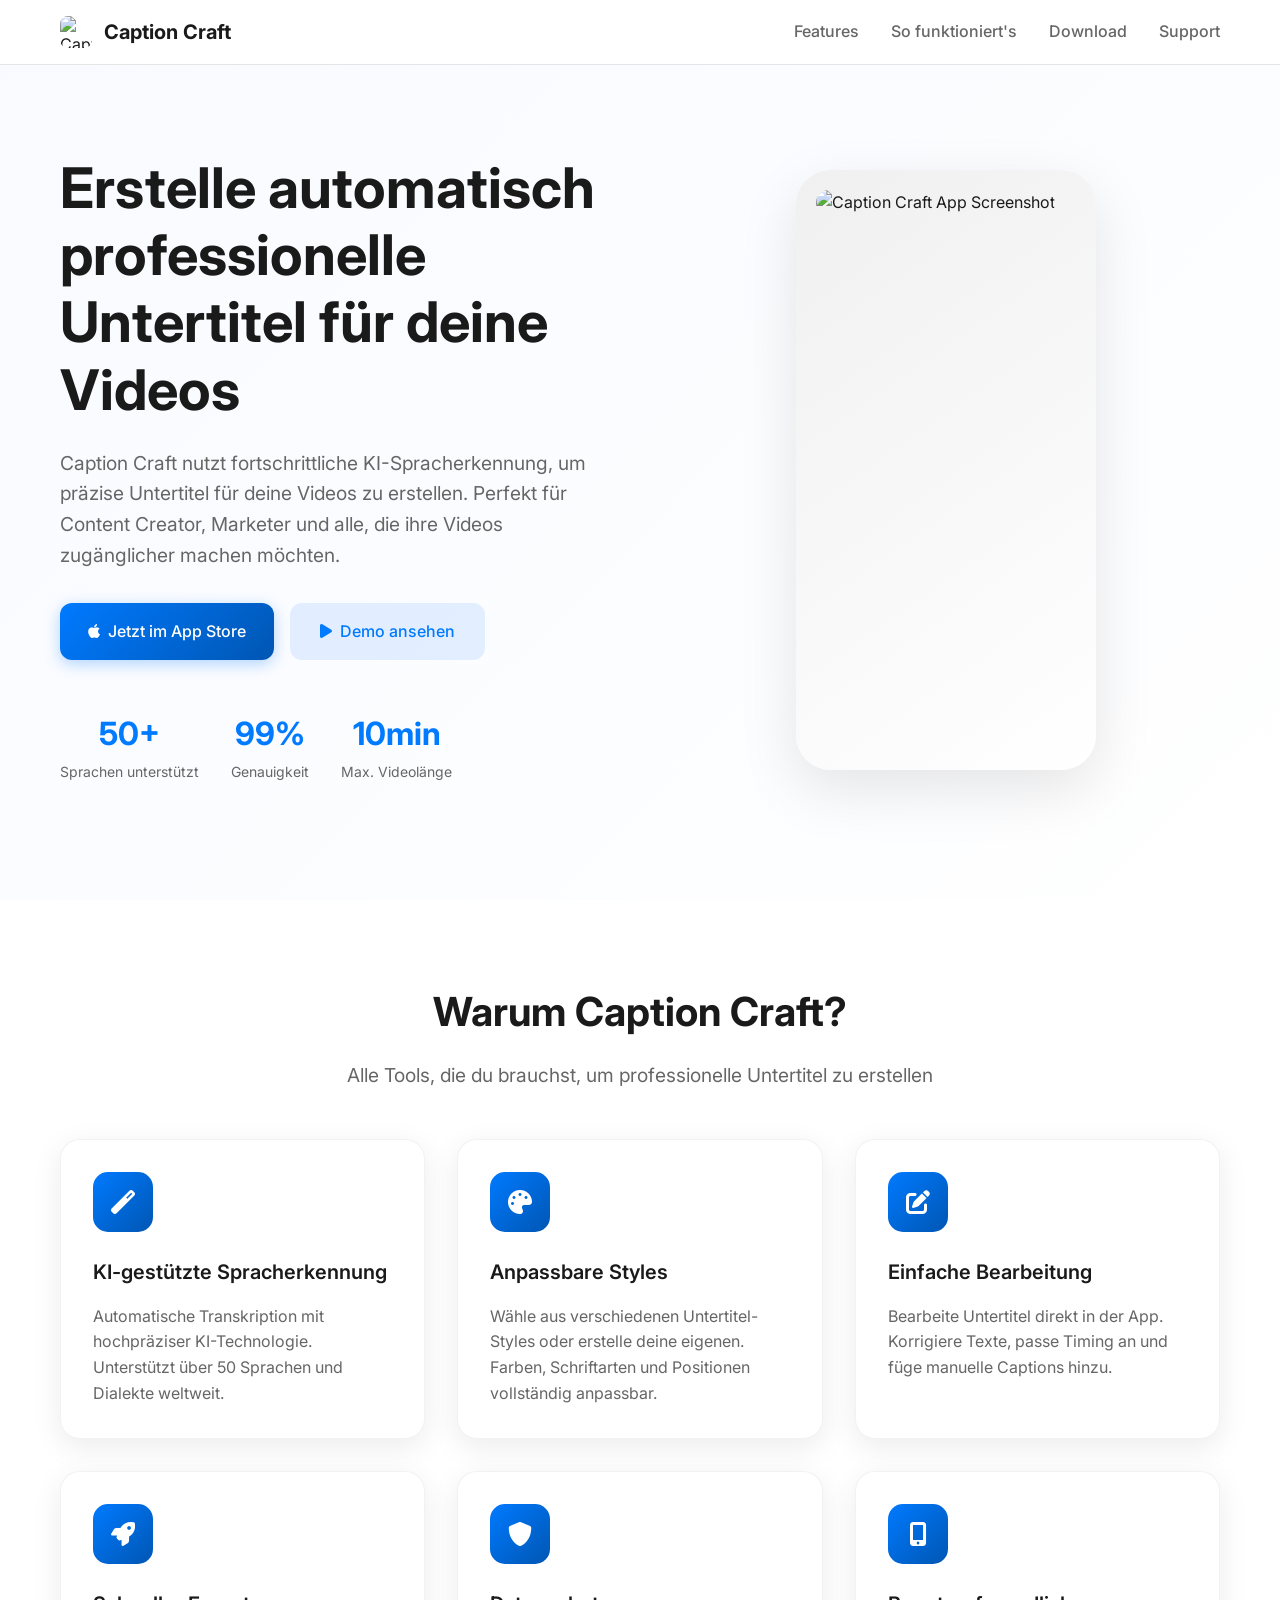
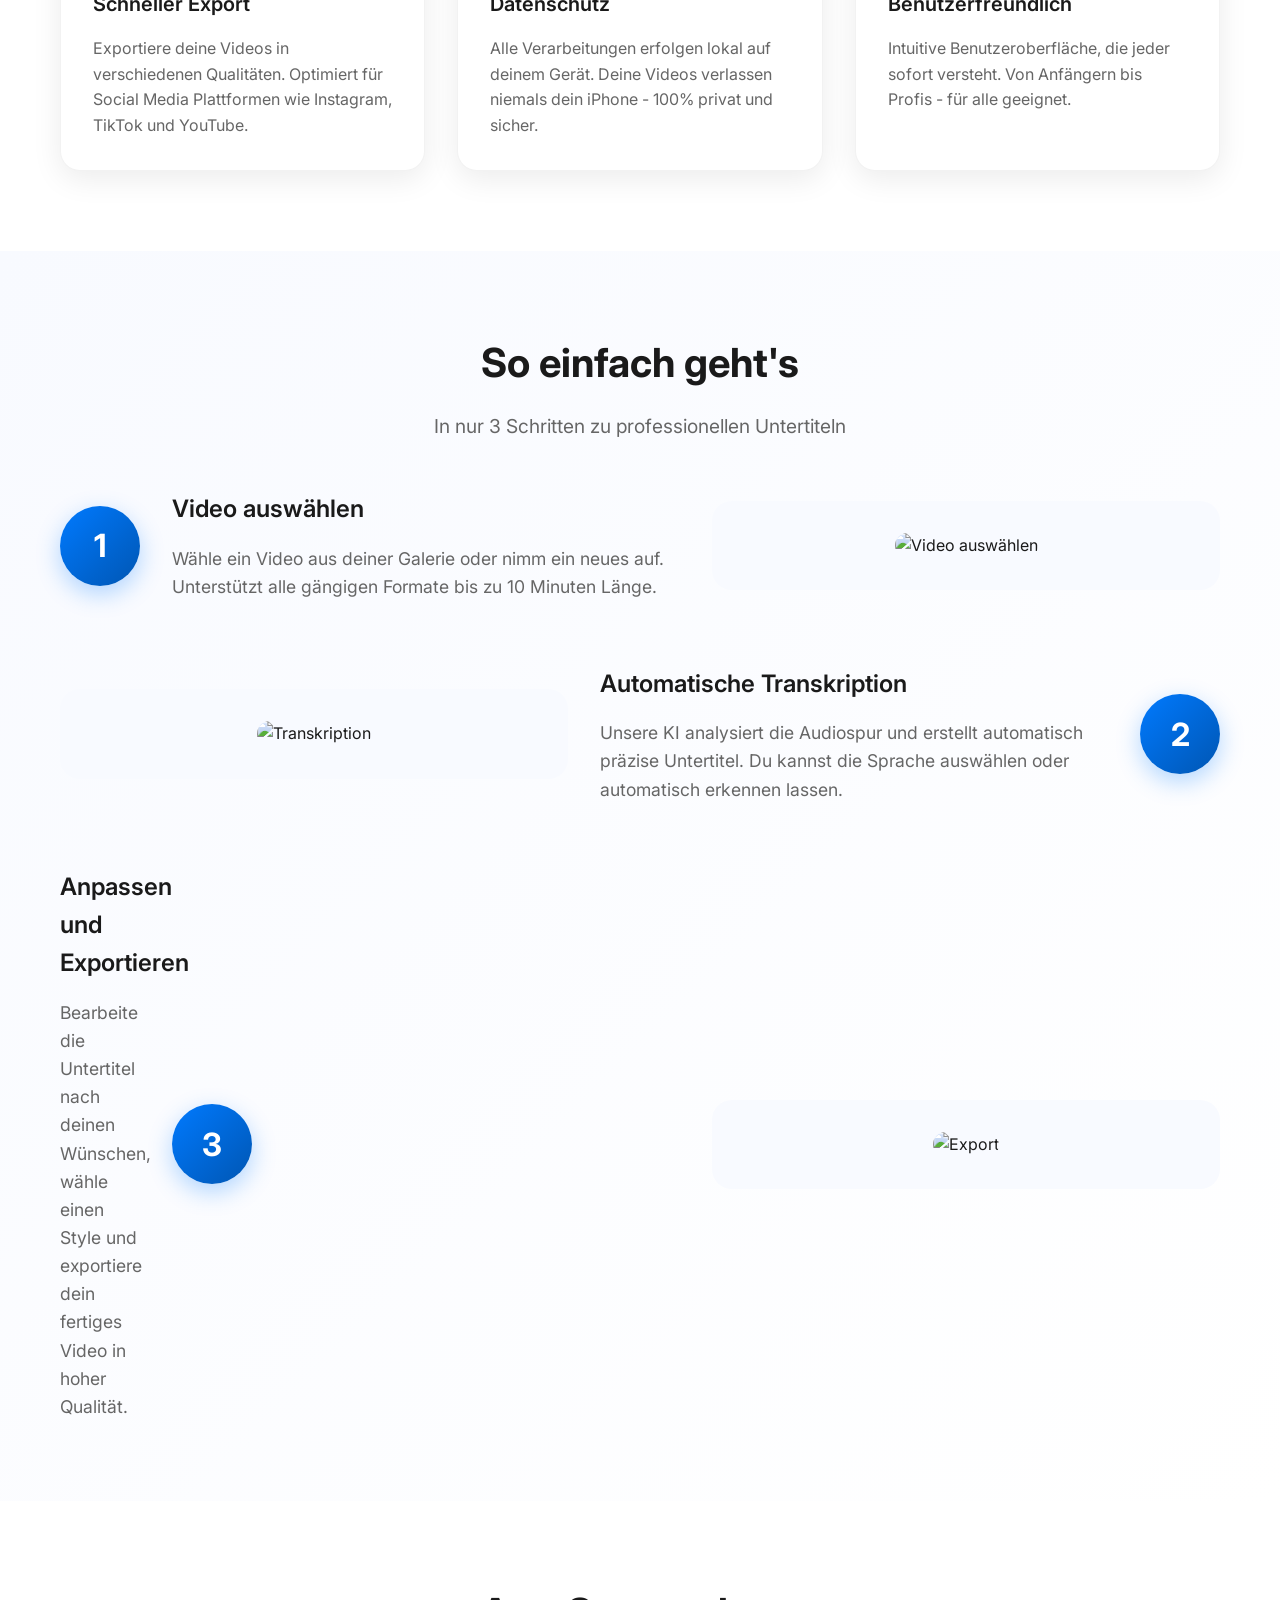
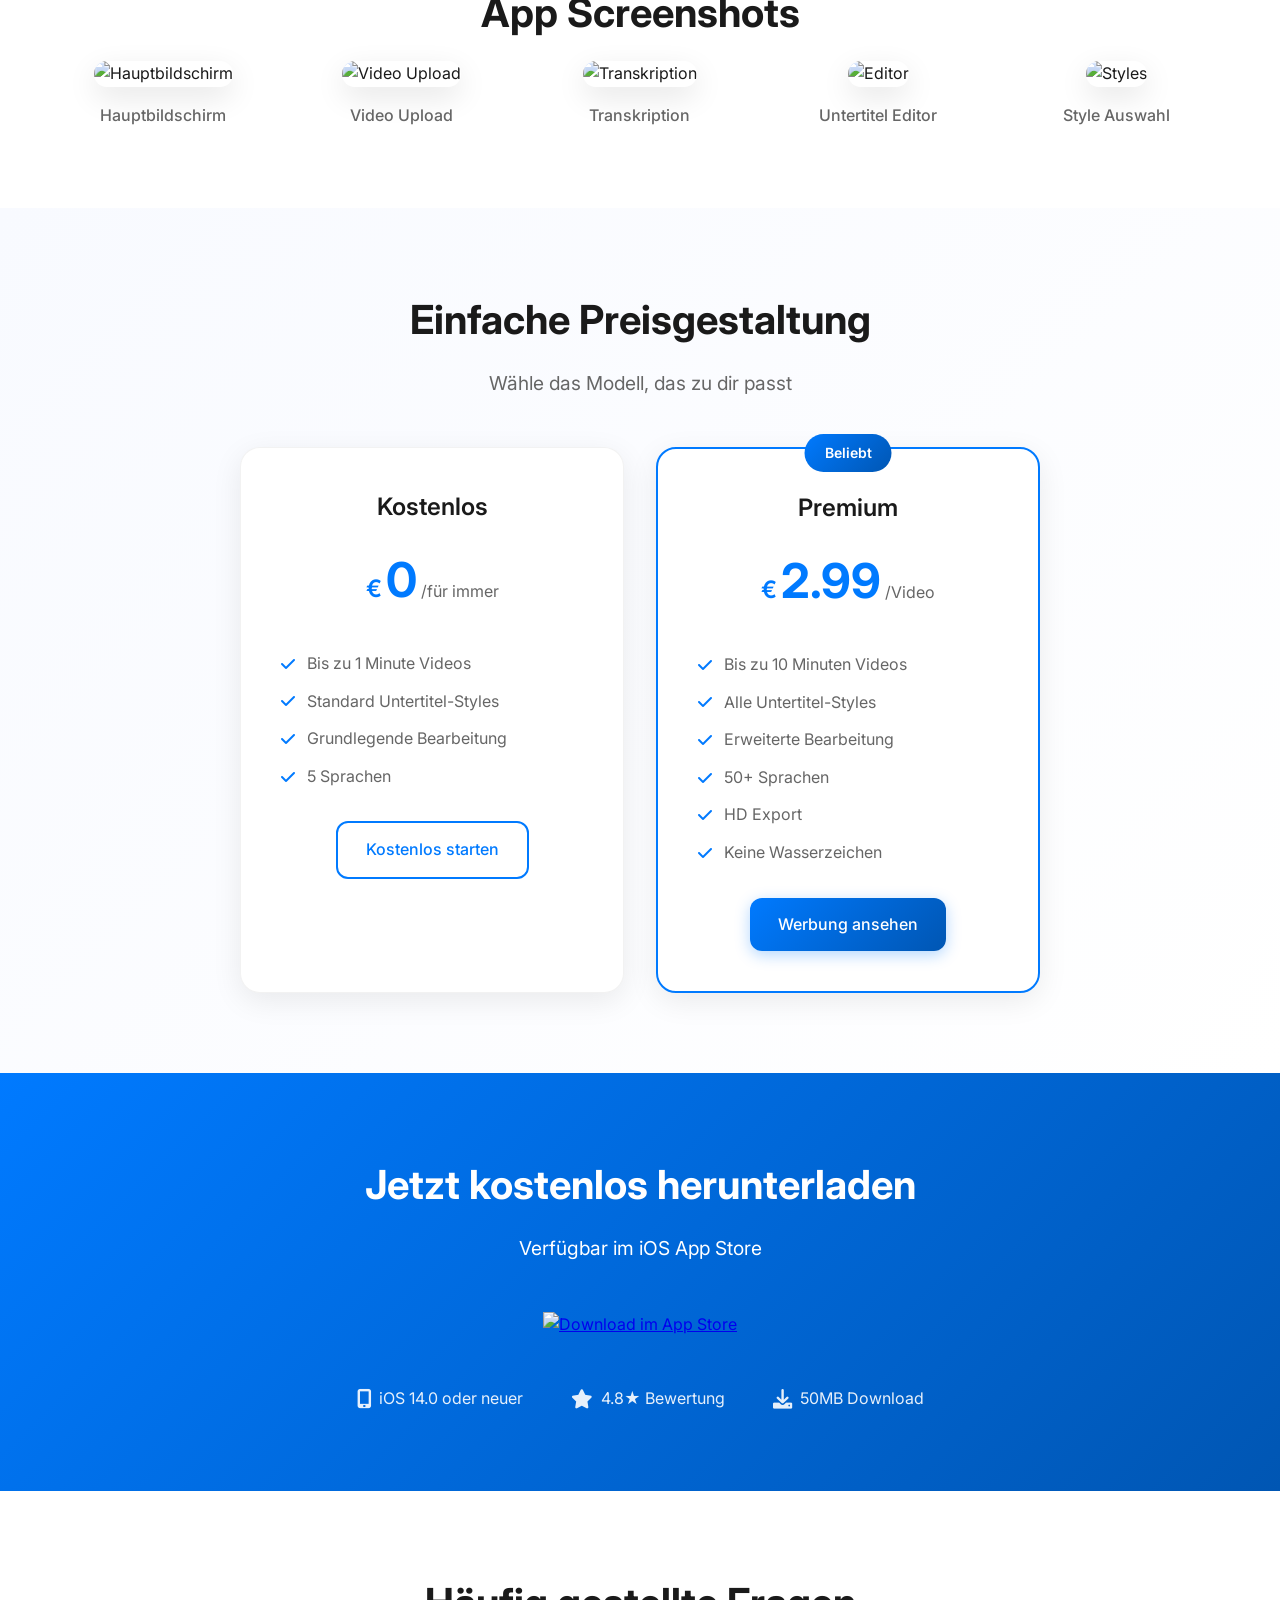
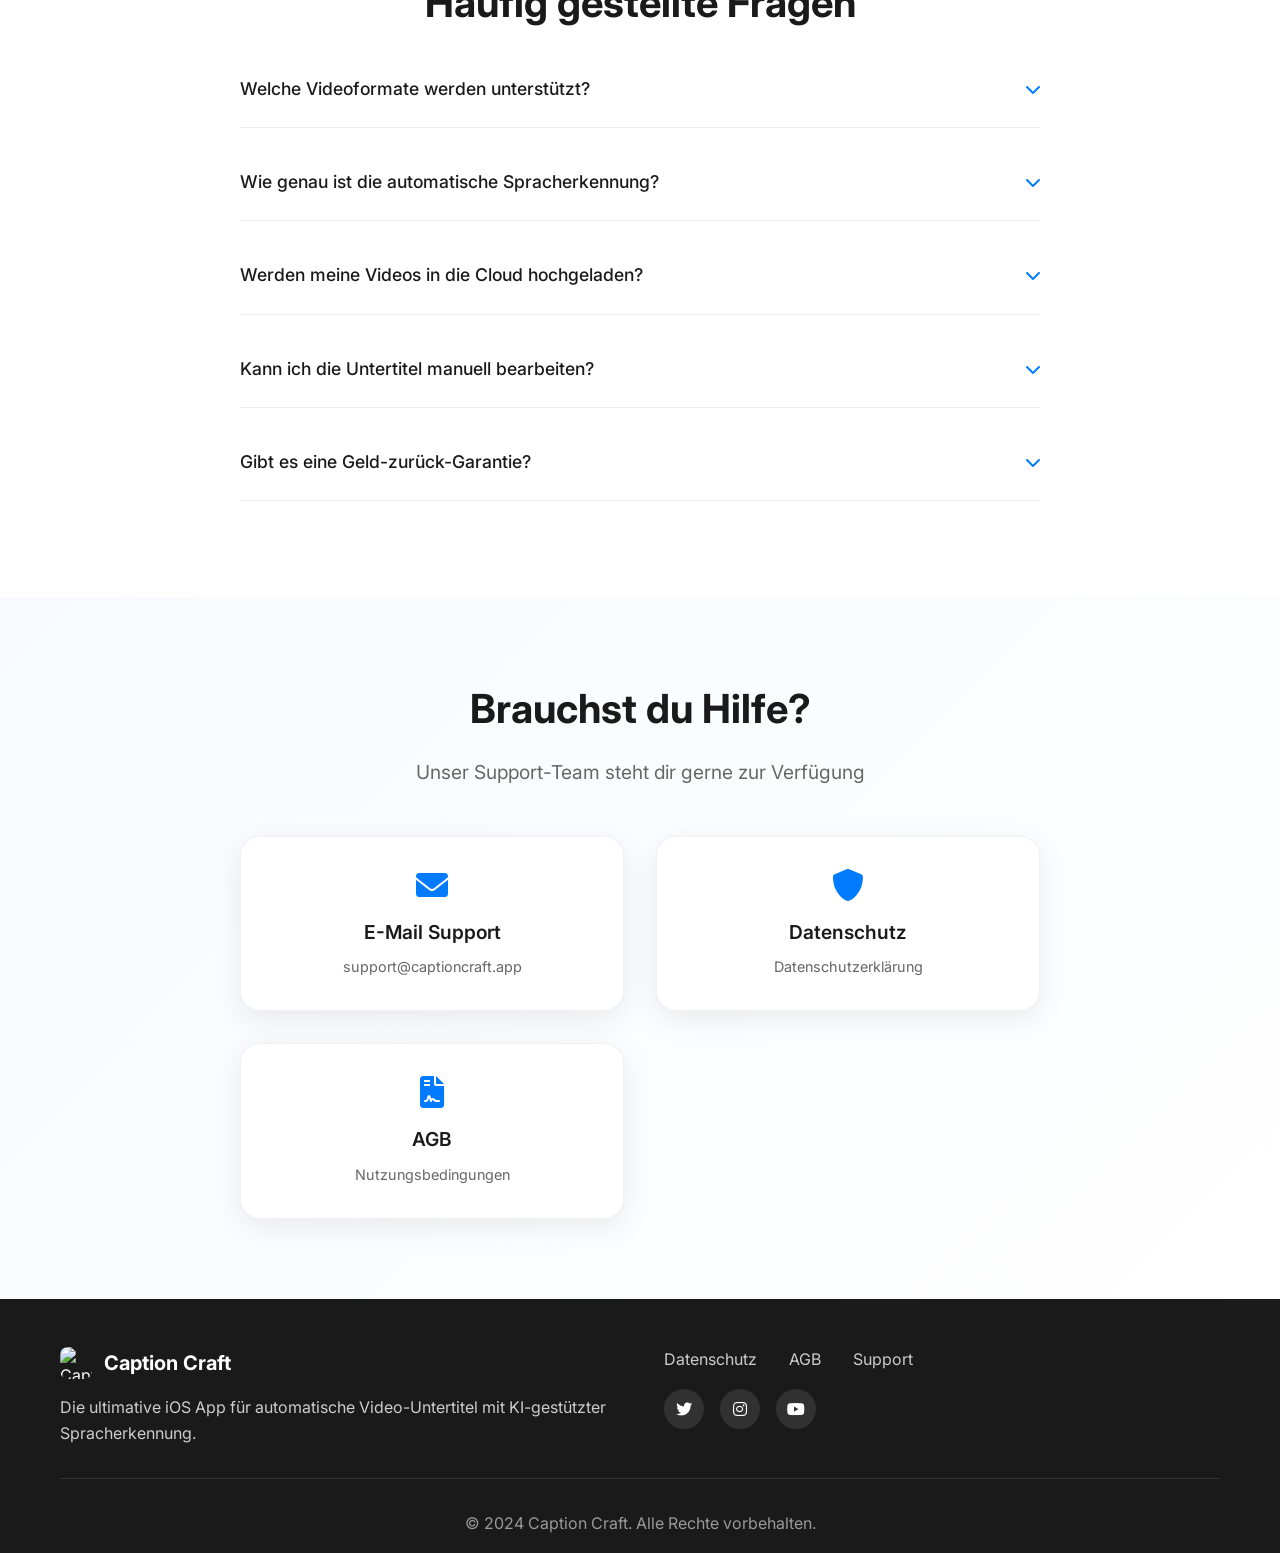
==== index.html @ 40466224 "Add files via upload" ====
<!DOCTYPE html>
<html lang="de">
<head>
    <meta charset="UTF-8">
    <meta name="viewport" content="width=device-width, initial-scale=1.0">
    <meta name="description" content="Caption Craft - Die ultimative iOS App für automatische Video-Untertitel. Erstelle professionelle Captions für deine Videos mit KI-gestützter Spracherkennung.">
    <meta name="keywords" content="Video Untertitel, iOS App, Captions, Spracherkennung, Video Editor, Mobile App">
    <meta name="author" content="Caption Craft">

    <!-- Open Graph / Facebook -->
    <meta property="og:type" content="website">
    <meta property="og:url" content="https://yourusername.github.io/caption-craft/">
    <meta property="og:title" content="Caption Craft - Automatische Video-Untertitel für iOS">
    <meta property="og:description" content="Erstelle professionelle Untertitel für deine Videos automatisch mit KI-gestützter Spracherkennung.">
    <meta property="og:image" content="https://yourusername.github.io/caption-craft/images/og-image.jpg">

    <!-- Twitter -->
    <meta property="twitter:card" content="summary_large_image">
    <meta property="twitter:url" content="https://yourusername.github.io/caption-craft/">
    <meta property="twitter:title" content="Caption Craft - Automatische Video-Untertitel für iOS">
    <meta property="twitter:description" content="Erstelle professionelle Untertitel für deine Videos automatisch mit KI-gestützter Spracherkennung.">
    <meta property="twitter:image" content="https://yourusername.github.io/caption-craft/images/og-image.jpg">

    <title>Caption Craft - Automatische Video-Untertitel für iOS</title>
    <link rel="stylesheet" href="styles.css">
    <link rel="icon" type="image/x-icon" href="favicon.ico">

    <!-- Apple Icons -->
    <link rel="apple-touch-icon" sizes="180x180" href="images/apple-touch-icon.png">

    <!-- Fonts -->
    <link href="https://fonts.googleapis.com/css2?family=Inter:wght@300;400;500;600;700&display=swap" rel="stylesheet">

    <!-- Icons -->
    <link rel="stylesheet" href="https://cdnjs.cloudflare.com/ajax/libs/font-awesome/6.0.0/css/all.min.css">
</head>
<body>
    <!-- Navigation -->
    <nav class="navbar">
        <div class="nav-container">
            <div class="nav-logo">
                <img src="images/app-icon.png" alt="Caption Craft" class="logo-icon">
                <span class="logo-text">Caption Craft</span>
            </div>
            <div class="nav-menu">
                <a href="#features" class="nav-link">Features</a>
                <a href="#how-it-works" class="nav-link">So funktioniert's</a>
                <a href="#download" class="nav-link">Download</a>
                <a href="#support" class="nav-link">Support</a>
            </div>
            <div class="nav-toggle">
                <span class="bar"></span>
                <span class="bar"></span>
                <span class="bar"></span>
            </div>
        </div>
    </nav>

    <!-- Hero Section -->
    <section class="hero">
        <div class="container">
            <div class="hero-content">
                <div class="hero-text">
                    <h1 class="hero-title">Erstelle automatisch professionelle Untertitel für deine Videos</h1>
                    <p class="hero-description">Caption Craft nutzt fortschrittliche KI-Spracherkennung, um präzise Untertitel für deine Videos zu erstellen. Perfekt für Content Creator, Marketer und alle, die ihre Videos zugänglicher machen möchten.</p>
                    <div class="hero-buttons">
                        <a href="#download" class="btn btn-primary">
                            <i class="fab fa-apple"></i>
                            Jetzt im App Store
                        </a>
                        <a href="#how-it-works" class="btn btn-secondary">
                            <i class="fas fa-play"></i>
                            Demo ansehen
                        </a>
                    </div>
                    <div class="hero-stats">
                        <div class="stat">
                            <span class="stat-number">50+</span>
                            <span class="stat-label">Sprachen unterstützt</span>
                        </div>
                        <div class="stat">
                            <span class="stat-number">99%</span>
                            <span class="stat-label">Genauigkeit</span>
                        </div>
                        <div class="stat">
                            <span class="stat-number">10min</span>
                            <span class="stat-label">Max. Videolänge</span>
                        </div>
                    </div>
                </div>
                <div class="hero-image">
                    <div class="phone-mockup">
                        <img src="images/app-screenshot-main.png" alt="Caption Craft App Screenshot" class="phone-screen">
                    </div>
                </div>
            </div>
        </div>
    </section>

    <!-- Features Section -->
    <section id="features" class="features">
        <div class="container">
            <h2 class="section-title">Warum Caption Craft?</h2>
            <p class="section-subtitle">Alle Tools, die du brauchst, um professionelle Untertitel zu erstellen</p>

            <div class="features-grid">
                <div class="feature-card">
                    <div class="feature-icon">
                        <i class="fas fa-magic"></i>
                    </div>
                    <h3 class="feature-title">KI-gestützte Spracherkennung</h3>
                    <p class="feature-description">Automatische Transkription mit hochpräziser KI-Technologie. Unterstützt über 50 Sprachen und Dialekte weltweit.</p>
                </div>

                <div class="feature-card">
                    <div class="feature-icon">
                        <i class="fas fa-palette"></i>
                    </div>
                    <h3 class="feature-title">Anpassbare Styles</h3>
                    <p class="feature-description">Wähle aus verschiedenen Untertitel-Styles oder erstelle deine eigenen. Farben, Schriftarten und Positionen vollständig anpassbar.</p>
                </div>

                <div class="feature-card">
                    <div class="feature-icon">
                        <i class="fas fa-edit"></i>
                    </div>
                    <h3 class="feature-title">Einfache Bearbeitung</h3>
                    <p class="feature-description">Bearbeite Untertitel direkt in der App. Korrigiere Texte, passe Timing an und füge manuelle Captions hinzu.</p>
                </div>

                <div class="feature-card">
                    <div class="feature-icon">
                        <i class="fas fa-rocket"></i>
                    </div>
                    <h3 class="feature-title">Schneller Export</h3>
                    <p class="feature-description">Exportiere deine Videos in verschiedenen Qualitäten. Optimiert für Social Media Plattformen wie Instagram, TikTok und YouTube.</p>
                </div>

                <div class="feature-card">
                    <div class="feature-icon">
                        <i class="fas fa-shield-alt"></i>
                    </div>
                    <h3 class="feature-title">Datenschutz</h3>
                    <p class="feature-description">Alle Verarbeitungen erfolgen lokal auf deinem Gerät. Deine Videos verlassen niemals dein iPhone - 100% privat und sicher.</p>
                </div>

                <div class="feature-card">
                    <div class="feature-icon">
                        <i class="fas fa-mobile-alt"></i>
                    </div>
                    <h3 class="feature-title">Benutzerfreundlich</h3>
                    <p class="feature-description">Intuitive Benutzeroberfläche, die jeder sofort versteht. Von Anfängern bis Profis - für alle geeignet.</p>
                </div>
            </div>
        </div>
    </section>

    <!-- How It Works Section -->
    <section id="how-it-works" class="how-it-works">
        <div class="container">
            <h2 class="section-title">So einfach geht's</h2>
            <p class="section-subtitle">In nur 3 Schritten zu professionellen Untertiteln</p>

            <div class="steps">
                <div class="step">
                    <div class="step-number">1</div>
                    <div class="step-content">
                        <h3>Video auswählen</h3>
                        <p>Wähle ein Video aus deiner Galerie oder nimm ein neues auf. Unterstützt alle gängigen Formate bis zu 10 Minuten Länge.</p>
                    </div>
                    <div class="step-image">
                        <img src="images/step-1.png" alt="Video auswählen">
                    </div>
                </div>

                <div class="step">
                    <div class="step-number">2</div>
                    <div class="step-content">
                        <h3>Automatische Transkription</h3>
                        <p>Unsere KI analysiert die Audiospur und erstellt automatisch präzise Untertitel. Du kannst die Sprache auswählen oder automatisch erkennen lassen.</p>
                    </div>
                    <div class="step-image">
                        <img src="images/step-2.png" alt="Transkription">
                    </div>
                </div>

                <div class="step">
                    <div class="step-content">
                        <h3>Anpassen und Exportieren</h3>
                        <p>Bearbeite die Untertitel nach deinen Wünschen, wähle einen Style und exportiere dein fertiges Video in hoher Qualität.</p>
                    </div>
                    <div class="step-number">3</div>
                    <div class="step-image">
                        <img src="images/step-3.png" alt="Export">
                    </div>
                </div>
            </div>
        </div>
    </section>

    <!-- Screenshots Section -->
    <section class="screenshots">
        <div class="container">
            <h2 class="section-title">App Screenshots</h2>
            <div class="screenshots-grid">
                <div class="screenshot">
                    <img src="images/screenshot-1.png" alt="Hauptbildschirm">
                    <p>Hauptbildschirm</p>
                </div>
                <div class="screenshot">
                    <img src="images/screenshot-2.png" alt="Video Upload">
                    <p>Video Upload</p>
                </div>
                <div class="screenshot">
                    <img src="images/screenshot-3.png" alt="Transkription">
                    <p>Transkription</p>
                </div>
                <div class="screenshot">
                    <img src="images/screenshot-4.png" alt="Editor">
                    <p>Untertitel Editor</p>
                </div>
                <div class="screenshot">
                    <img src="images/screenshot-5.png" alt="Styles">
                    <p>Style Auswahl</p>
                </div>
            </div>
        </div>
    </section>

    <!-- Pricing Section -->
    <section class="pricing">
        <div class="container">
            <h2 class="section-title">Einfache Preisgestaltung</h2>
            <p class="section-subtitle">Wähle das Modell, das zu dir passt</p>

            <div class="pricing-cards">
                <div class="pricing-card">
                    <h3>Kostenlos</h3>
                    <div class="price">
                        <span class="currency">€</span>
                        <span class="amount">0</span>
                        <span class="period">/für immer</span>
                    </div>
                    <ul class="features-list">
                        <li><i class="fas fa-check"></i> Bis zu 1 Minute Videos</li>
                        <li><i class="fas fa-check"></i> Standard Untertitel-Styles</li>
                        <li><i class="fas fa-check"></i> Grundlegende Bearbeitung</li>
                        <li><i class="fas fa-check"></i> 5 Sprachen</li>
                    </ul>
                    <a href="#download" class="btn btn-outline">Kostenlos starten</a>
                </div>

                <div class="pricing-card featured">
                    <div class="popular-badge">Beliebt</div>
                    <h3>Premium</h3>
                    <div class="price">
                        <span class="currency">€</span>
                        <span class="amount">2.99</span>
                        <span class="period">/Video</span>
                    </div>
                    <ul class="features-list">
                        <li><i class="fas fa-check"></i> Bis zu 10 Minuten Videos</li>
                        <li><i class="fas fa-check"></i> Alle Untertitel-Styles</li>
                        <li><i class="fas fa-check"></i> Erweiterte Bearbeitung</li>
                        <li><i class="fas fa-check"></i> 50+ Sprachen</li>
                        <li><i class="fas fa-check"></i> HD Export</li>
                        <li><i class="fas fa-check"></i> Keine Wasserzeichen</li>
                    </ul>
                    <a href="#download" class="btn btn-primary">Werbung ansehen</a>
                </div>
            </div>
        </div>
    </section>

    <!-- Download Section -->
    <section id="download" class="download">
        <div class="container">
            <div class="download-content">
                <h2 class="section-title">Jetzt kostenlos herunterladen</h2>
                <p class="section-subtitle">Verfügbar im iOS App Store</p>

                <div class="download-buttons">
                    <a href="https://apps.apple.com/app/caption-craft/idXXXXXXXXX" class="app-store-button" target="_blank">
                        <img src="images/app-store-badge.svg" alt="Download im App Store">
                    </a>
                </div>

                <div class="download-info">
                    <div class="info-item">
                        <i class="fas fa-mobile-alt"></i>
                        <span>iOS 14.0 oder neuer</span>
                    </div>
                    <div class="info-item">
                        <i class="fas fa-star"></i>
                        <span>4.8★ Bewertung</span>
                    </div>
                    <div class="info-item">
                        <i class="fas fa-download"></i>
                        <span>50MB Download</span>
                    </div>
                </div>
            </div>
        </div>
    </section>

    <!-- FAQ Section -->
    <section class="faq">
        <div class="container">
            <h2 class="section-title">Häufig gestellte Fragen</h2>

            <div class="faq-list">
                <div class="faq-item">
                    <div class="faq-question">
                        <h3>Welche Videoformate werden unterstützt?</h3>
                        <i class="fas fa-chevron-down"></i>
                    </div>
                    <div class="faq-answer">
                        <p>Caption Craft unterstützt alle gängigen Videoformate wie MP4, MOV, AVI, MKV und M4V. Videos können bis zu 10 Minuten lang sein und bis zu 500MB groß.</p>
                    </div>
                </div>

                <div class="faq-item">
                    <div class="faq-question">
                        <h3>Wie genau ist die automatische Spracherkennung?</h3>
                        <i class="fas fa-chevron-down"></i>
                    </div>
                    <div class="faq-answer">
                        <p>Unsere KI-gestützte Spracherkennung erreicht eine Genauigkeit von über 95% bei klarer Audioqualität. Die Genauigkeit kann je nach Hintergrundgeräuschen, Akzent und Sprechgeschwindigkeit variieren.</p>
                    </div>
                </div>

                <div class="faq-item">
                    <div class="faq-question">
                        <h3>Werden meine Videos in die Cloud hochgeladen?</h3>
                        <i class="fas fa-chevron-down"></i>
                    </div>
                    <div class="faq-answer">
                        <p>Nein, alle Verarbeitungen erfolgen lokal auf deinem iPhone. Deine Videos verlassen niemals dein Gerät, was maximale Privatsphäre und Sicherheit gewährleistet.</p>
                    </div>
                </div>

                <div class="faq-item">
                    <div class="faq-question">
                        <h3>Kann ich die Untertitel manuell bearbeiten?</h3>
                        <i class="fas fa-chevron-down"></i>
                    </div>
                    <div class="faq-answer">
                        <p>Ja, du kannst alle automatisch erstellten Untertitel bearbeiten, korrigieren oder neue hinzufügen. Timing, Text und Styling sind vollständig anpassbar.</p>
                    </div>
                </div>

                <div class="faq-item">
                    <div class="faq-question">
                        <h3>Gibt es eine Geld-zurück-Garantie?</h3>
                        <i class="fas fa-chevron-down"></i>
                    </div>
                    <div class="faq-answer">
                        <p>Caption Craft bietet Premium-Features durch das Ansehen von Werbung an. Es fallen keine direkten Kosten an. Falls du Probleme hast, kontaktiere unseren Support.</p>
                    </div>
                </div>
            </div>
        </div>
    </section>

    <!-- Support Section -->
    <section id="support" class="support">
        <div class="container">
            <div class="support-content">
                <h2 class="section-title">Brauchst du Hilfe?</h2>
                <p class="section-subtitle">Unser Support-Team steht dir gerne zur Verfügung</p>

                <div class="support-options">
                    <a href="mailto:support@captioncraft.app" class="support-option">
                        <i class="fas fa-envelope"></i>
                        <h3>E-Mail Support</h3>
                        <p>support@captioncraft.app</p>
                    </a>

                    <a href="privacy.html" class="support-option">
                        <i class="fas fa-shield-alt"></i>
                        <h3>Datenschutz</h3>
                        <p>Datenschutzerklärung</p>
                    </a>

                    <a href="terms.html" class="support-option">
                        <i class="fas fa-file-contract"></i>
                        <h3>AGB</h3>
                        <p>Nutzungsbedingungen</p>
                    </a>
                </div>
            </div>
        </div>
    </section>

    <!-- Footer -->
    <footer class="footer">
        <div class="container">
            <div class="footer-content">
                <div class="footer-left">
                    <div class="footer-logo">
                        <img src="images/app-icon.png" alt="Caption Craft" class="logo-icon">
                        <span class="logo-text">Caption Craft</span>
                    </div>
                    <p class="footer-description">Die ultimative iOS App für automatische Video-Untertitel mit KI-gestützter Spracherkennung.</p>
                </div>

                <div class="footer-right">
                    <div class="footer-links">
                        <a href="privacy.html">Datenschutz</a>
                        <a href="terms.html">AGB</a>
                        <a href="mailto:support@captioncraft.app">Support</a>
                    </div>

                    <div class="footer-social">
                        <a href="#" class="social-link"><i class="fab fa-twitter"></i></a>
                        <a href="#" class="social-link"><i class="fab fa-instagram"></i></a>
                        <a href="#" class="social-link"><i class="fab fa-youtube"></i></a>
                    </div>
                </div>
            </div>

            <div class="footer-bottom">
                <p>&copy; 2024 Caption Craft. Alle Rechte vorbehalten.</p>
            </div>
        </div>
    </footer>

    <script src="script.js"></script>
</body>
</html>
---- styles.css ----
/* Reset and Base Styles */
* {
    margin: 0;
    padding: 0;
    box-sizing: border-box;
}

html {
    scroll-behavior: smooth;
}

body {
    font-family: 'Inter', -apple-system, BlinkMacSystemFont, 'Segoe UI', Roboto, sans-serif;
    line-height: 1.6;
    color: #1a1a1a;
    background-color: #ffffff;
}

.container {
    max-width: 1200px;
    margin: 0 auto;
    padding: 0 20px;
}

/* Typography */
h1, h2, h3, h4, h5, h6 {
    font-weight: 600;
    margin-bottom: 0.5em;
}

.section-title {
    font-size: 2.5rem;
    font-weight: 700;
    text-align: center;
    margin-bottom: 1rem;
    color: #1a1a1a;
}

.section-subtitle {
    font-size: 1.2rem;
    text-align: center;
    color: #666;
    margin-bottom: 3rem;
    max-width: 600px;
    margin-left: auto;
    margin-right: auto;
}

/* Buttons */
.btn {
    display: inline-flex;
    align-items: center;
    gap: 8px;
    padding: 14px 28px;
    border-radius: 12px;
    text-decoration: none;
    font-weight: 500;
    transition: all 0.3s ease;
    border: none;
    cursor: pointer;
    font-size: 1rem;
}

.btn-primary {
    background: linear-gradient(135deg, #007AFF 0%, #0056b3 100%);
    color: white;
    box-shadow: 0 4px 15px rgba(0, 122, 255, 0.3);
}

.btn-primary:hover {
    transform: translateY(-2px);
    box-shadow: 0 8px 25px rgba(0, 122, 255, 0.4);
}

.btn-secondary {
    background: rgba(0, 122, 255, 0.1);
    color: #007AFF;
    border: 2px solid transparent;
}

.btn-secondary:hover {
    background: rgba(0, 122, 255, 0.15);
    transform: translateY(-1px);
}

.btn-outline {
    background: transparent;
    color: #007AFF;
    border: 2px solid #007AFF;
}

.btn-outline:hover {
    background: #007AFF;
    color: white;
    transform: translateY(-1px);
}

/* Navigation */
.navbar {
    position: fixed;
    top: 0;
    width: 100%;
    background: rgba(255, 255, 255, 0.95);
    backdrop-filter: blur(20px);
    border-bottom: 1px solid rgba(0, 0, 0, 0.1);
    z-index: 1000;
    padding: 1rem 0;
}

.nav-container {
    max-width: 1200px;
    margin: 0 auto;
    padding: 0 20px;
    display: flex;
    justify-content: space-between;
    align-items: center;
}

.nav-logo {
    display: flex;
    align-items: center;
    gap: 12px;
    text-decoration: none;
    color: #1a1a1a;
}

.logo-icon {
    width: 32px;
    height: 32px;
    border-radius: 8px;
}

.logo-text {
    font-size: 1.25rem;
    font-weight: 700;
}

.nav-menu {
    display: flex;
    gap: 2rem;
}

.nav-link {
    text-decoration: none;
    color: #666;
    font-weight: 500;
    transition: color 0.3s ease;
}

.nav-link:hover {
    color: #007AFF;
}

.nav-toggle {
    display: none;
    flex-direction: column;
    cursor: pointer;
}

.bar {
    width: 25px;
    height: 3px;
    background: #1a1a1a;
    margin: 3px 0;
    transition: 0.3s;
    border-radius: 2px;
}

/* Hero Section */
.hero {
    padding: 120px 0 80px;
    background: linear-gradient(135deg, #f8faff 0%, #ffffff 100%);
    min-height: 100vh;
    display: flex;
    align-items: center;
}

.hero-content {
    display: grid;
    grid-template-columns: 1fr 1fr;
    gap: 4rem;
    align-items: center;
}

.hero-title {
    font-size: 3.5rem;
    font-weight: 700;
    line-height: 1.2;
    margin-bottom: 1.5rem;
    color: #1a1a1a;
}

.hero-description {
    font-size: 1.2rem;
    color: #666;
    margin-bottom: 2rem;
    line-height: 1.6;
}

.hero-buttons {
    display: flex;
    gap: 1rem;
    margin-bottom: 3rem;
}

.hero-stats {
    display: flex;
    gap: 2rem;
}

.stat {
    text-align: center;
}

.stat-number {
    display: block;
    font-size: 2rem;
    font-weight: 700;
    color: #007AFF;
}

.stat-label {
    font-size: 0.875rem;
    color: #666;
}

.hero-image {
    display: flex;
    justify-content: center;
    align-items: center;
}

.phone-mockup {
    position: relative;
    width: 300px;
    height: 600px;
    background: linear-gradient(145deg, #f0f0f0, #ffffff);
    border-radius: 35px;
    padding: 20px;
    box-shadow: 0 20px 60px rgba(0, 0, 0, 0.1);
}

.phone-screen {
    width: 100%;
    height: 100%;
    border-radius: 25px;
    object-fit: cover;
}

/* Features Section */
.features {
    padding: 80px 0;
    background: #ffffff;
}

.features-grid {
    display: grid;
    grid-template-columns: repeat(auto-fit, minmax(350px, 1fr));
    gap: 2rem;
}

.feature-card {
    background: #ffffff;
    padding: 2rem;
    border-radius: 20px;
    box-shadow: 0 8px 30px rgba(0, 0, 0, 0.08);
    transition: transform 0.3s ease, box-shadow 0.3s ease;
    border: 1px solid rgba(0, 0, 0, 0.05);
}

.feature-card:hover {
    transform: translateY(-5px);
    box-shadow: 0 15px 40px rgba(0, 0, 0, 0.12);
}

.feature-icon {
    width: 60px;
    height: 60px;
    background: linear-gradient(135deg, #007AFF 0%, #0056b3 100%);
    border-radius: 15px;
    display: flex;
    align-items: center;
    justify-content: center;
    margin-bottom: 1.5rem;
}

.feature-icon i {
    font-size: 1.5rem;
    color: white;
}

.feature-title {
    font-size: 1.25rem;
    font-weight: 600;
    margin-bottom: 1rem;
    color: #1a1a1a;
}

.feature-description {
    color: #666;
    line-height: 1.6;
}

/* How It Works Section */
.how-it-works {
    padding: 80px 0;
    background: linear-gradient(135deg, #f8faff 0%, #ffffff 100%);
}

.steps {
    display: flex;
    flex-direction: column;
    gap: 4rem;
}

.step {
    display: grid;
    grid-template-columns: 80px 1fr 1fr;
    gap: 2rem;
    align-items: center;
}

.step:nth-child(even) {
    grid-template-columns: 1fr 1fr 80px;
}

.step:nth-child(even) .step-content {
    order: 1;
}

.step:nth-child(even) .step-image {
    order: 0;
}

.step:nth-child(even) .step-number {
    order: 2;
}

.step-number {
    width: 80px;
    height: 80px;
    background: linear-gradient(135deg, #007AFF 0%, #0056b3 100%);
    border-radius: 50%;
    display: flex;
    align-items: center;
    justify-content: center;
    font-size: 2rem;
    font-weight: 700;
    color: white;
    box-shadow: 0 8px 25px rgba(0, 122, 255, 0.3);
}

.step-content h3 {
    font-size: 1.5rem;
    font-weight: 600;
    margin-bottom: 1rem;
    color: #1a1a1a;
}

.step-content p {
    color: #666;
    line-height: 1.6;
    font-size: 1.1rem;
}

.step-image {
    background: #f8faff;
    border-radius: 20px;
    padding: 2rem;
    text-align: center;
}

.step-image img {
    max-width: 100%;
    height: auto;
    border-radius: 15px;
}

/* Screenshots Section */
.screenshots {
    padding: 80px 0;
    background: #ffffff;
}

.screenshots-grid {
    display: grid;
    grid-template-columns: repeat(auto-fit, minmax(200px, 1fr));
    gap: 2rem;
}

.screenshot {
    text-align: center;
}

.screenshot img {
    width: 100%;
    max-width: 250px;
    height: auto;
    border-radius: 20px;
    box-shadow: 0 10px 30px rgba(0, 0, 0, 0.1);
    transition: transform 0.3s ease;
}

.screenshot img:hover {
    transform: scale(1.05);
}

.screenshot p {
    margin-top: 1rem;
    font-weight: 500;
    color: #666;
}

/* Pricing Section */
.pricing {
    padding: 80px 0;
    background: linear-gradient(135deg, #f8faff 0%, #ffffff 100%);
}

.pricing-cards {
    display: grid;
    grid-template-columns: repeat(auto-fit, minmax(300px, 1fr));
    gap: 2rem;
    max-width: 800px;
    margin: 0 auto;
}

.pricing-card {
    background: #ffffff;
    border-radius: 20px;
    padding: 2.5rem;
    text-align: center;
    box-shadow: 0 8px 30px rgba(0, 0, 0, 0.08);
    border: 1px solid rgba(0, 0, 0, 0.05);
    transition: transform 0.3s ease, box-shadow 0.3s ease;
    position: relative;
}

.pricing-card:hover {
    transform: translateY(-5px);
    box-shadow: 0 15px 40px rgba(0, 0, 0, 0.12);
}

.pricing-card.featured {
    border: 2px solid #007AFF;
    transform: scale(1.05);
}

.popular-badge {
    position: absolute;
    top: -15px;
    left: 50%;
    transform: translateX(-50%);
    background: linear-gradient(135deg, #007AFF 0%, #0056b3 100%);
    color: white;
    padding: 8px 20px;
    border-radius: 20px;
    font-size: 0.875rem;
    font-weight: 600;
}

.pricing-card h3 {
    font-size: 1.5rem;
    font-weight: 600;
    margin-bottom: 1rem;
    color: #1a1a1a;
}

.price {
    margin-bottom: 2rem;
}

.currency {
    font-size: 1.5rem;
    font-weight: 600;
    color: #007AFF;
}

.amount {
    font-size: 3rem;
    font-weight: 700;
    color: #007AFF;
}

.period {
    font-size: 1rem;
    color: #666;
}

.features-list {
    list-style: none;
    margin-bottom: 2rem;
    text-align: left;
}

.features-list li {
    display: flex;
    align-items: center;
    gap: 12px;
    margin-bottom: 12px;
    color: #666;
}

.features-list i {
    color: #007AFF;
    font-size: 1rem;
}

/* Download Section */
.download {
    padding: 80px 0;
    background: linear-gradient(135deg, #007AFF 0%, #0056b3 100%);
    color: white;
}

.download .section-title,
.download .section-subtitle {
    color: white;
}

.download-buttons {
    display: flex;
    justify-content: center;
    margin: 3rem 0;
}

.app-store-button img {
    height: 60px;
    transition: transform 0.3s ease;
}

.app-store-button:hover img {
    transform: scale(1.05);
}

.download-info {
    display: flex;
    justify-content: center;
    gap: 3rem;
    flex-wrap: wrap;
}

.info-item {
    display: flex;
    align-items: center;
    gap: 8px;
    color: rgba(255, 255, 255, 0.9);
}

.info-item i {
    font-size: 1.2rem;
}

/* FAQ Section */
.faq {
    padding: 80px 0;
    background: #ffffff;
}

.faq-list {
    max-width: 800px;
    margin: 0 auto;
}

.faq-item {
    border-bottom: 1px solid #eee;
    margin-bottom: 1rem;
}

.faq-question {
    display: flex;
    justify-content: space-between;
    align-items: center;
    padding: 1.5rem 0;
    cursor: pointer;
    transition: color 0.3s ease;
}

.faq-question:hover {
    color: #007AFF;
}

.faq-question h3 {
    font-size: 1.1rem;
    font-weight: 500;
    margin: 0;
}

.faq-question i {
    transition: transform 0.3s ease;
    color: #007AFF;
}

.faq-answer {
    max-height: 0;
    overflow: hidden;
    transition: max-height 0.3s ease;
}

.faq-answer p {
    padding-bottom: 1.5rem;
    color: #666;
    line-height: 1.6;
}

.faq-item.active .faq-answer {
    max-height: 200px;
}

.faq-item.active .faq-question i {
    transform: rotate(180deg);
}

/* Support Section */
.support {
    padding: 80px 0;
    background: linear-gradient(135deg, #f8faff 0%, #ffffff 100%);
}

.support-options {
    display: grid;
    grid-template-columns: repeat(auto-fit, minmax(250px, 1fr));
    gap: 2rem;
    max-width: 800px;
    margin: 0 auto;
}

.support-option {
    background: #ffffff;
    padding: 2rem;
    border-radius: 20px;
    text-align: center;
    text-decoration: none;
    color: #1a1a1a;
    box-shadow: 0 8px 30px rgba(0, 0, 0, 0.08);
    border: 1px solid rgba(0, 0, 0, 0.05);
    transition: transform 0.3s ease, box-shadow 0.3s ease;
}

.support-option:hover {
    transform: translateY(-5px);
    box-shadow: 0 15px 40px rgba(0, 0, 0, 0.12);
    color: #1a1a1a;
}

.support-option i {
    font-size: 2rem;
    color: #007AFF;
    margin-bottom: 1rem;
}

.support-option h3 {
    font-size: 1.2rem;
    font-weight: 600;
    margin-bottom: 0.5rem;
}

.support-option p {
    color: #666;
    font-size: 0.9rem;
}

/* Footer */
.footer {
    background: #1a1a1a;
    color: white;
    padding: 3rem 0 1rem;
}

.footer-content {
    display: grid;
    grid-template-columns: 1fr 1fr;
    gap: 3rem;
    margin-bottom: 2rem;
}

.footer-logo {
    display: flex;
    align-items: center;
    gap: 12px;
    margin-bottom: 1rem;
}

.footer-description {
    color: #ccc;
    line-height: 1.6;
}

.footer-links {
    display: flex;
    gap: 2rem;
    margin-bottom: 1rem;
}

.footer-links a {
    color: #ccc;
    text-decoration: none;
    transition: color 0.3s ease;
}

.footer-links a:hover {
    color: #007AFF;
}

.footer-social {
    display: flex;
    gap: 1rem;
}

.social-link {
    display: flex;
    align-items: center;
    justify-content: center;
    width: 40px;
    height: 40px;
    background: rgba(255, 255, 255, 0.1);
    border-radius: 50%;
    color: white;
    text-decoration: none;
    transition: background 0.3s ease;
}

.social-link:hover {
    background: #007AFF;
}

.footer-bottom {
    text-align: center;
    padding-top: 2rem;
    border-top: 1px solid #333;
    color: #999;
}

/* Responsive Design */
@media (max-width: 768px) {
    .nav-menu {
        position: fixed;
        left: -100%;
        top: 70px;
        flex-direction: column;
        background-color: white;
        width: 100%;
        text-align: center;
        transition: 0.3s;
        box-shadow: 0 10px 27px rgba(0, 0, 0, 0.05);
        padding: 2rem 0;
    }

    .nav-menu.active {
        left: 0;
    }

    .nav-toggle {
        display: flex;
    }

    .hero-content {
        grid-template-columns: 1fr;
        text-align: center;
    }

    .hero-title {
        font-size: 2.5rem;
    }

    .hero-buttons {
        flex-direction: column;
        align-items: center;
    }

    .hero-stats {
        justify-content: center;
    }

    .section-title {
        font-size: 2rem;
    }

    .features-grid {
        grid-template-columns: 1fr;
    }

    .step {
        grid-template-columns: 1fr;
        text-align: center;
    }

    .step:nth-child(even) {
        grid-template-columns: 1fr;
    }

    .step:nth-child(even) .step-content {
        order: 0;
    }

    .step:nth-child(even) .step-image {
        order: 1;
    }

    .step:nth-child(even) .step-number {
        order: -1;
    }

    .footer-content {
        grid-template-columns: 1fr;
        text-align: center;
    }

    .footer-links {
        justify-content: center;
    }

    .download-info {
        gap: 1.5rem;
    }

    .pricing-card.featured {
        transform: none;
    }
}

@media (max-width: 480px) {
    .container {
        padding: 0 15px;
    }

    .hero {
        padding: 100px 0 60px;
    }

    .hero-title {
        font-size: 2rem;
    }

    .hero-description {
        font-size: 1rem;
    }

    .features,
    .how-it-works,
    .screenshots,
    .pricing,
    .download,
    .faq,
    .support {
        padding: 60px 0;
    }

    .step-number {
        width: 60px;
        height: 60px;
        font-size: 1.5rem;
    }

    .phone-mockup {
        width: 250px;
        height: 500px;
    }
}
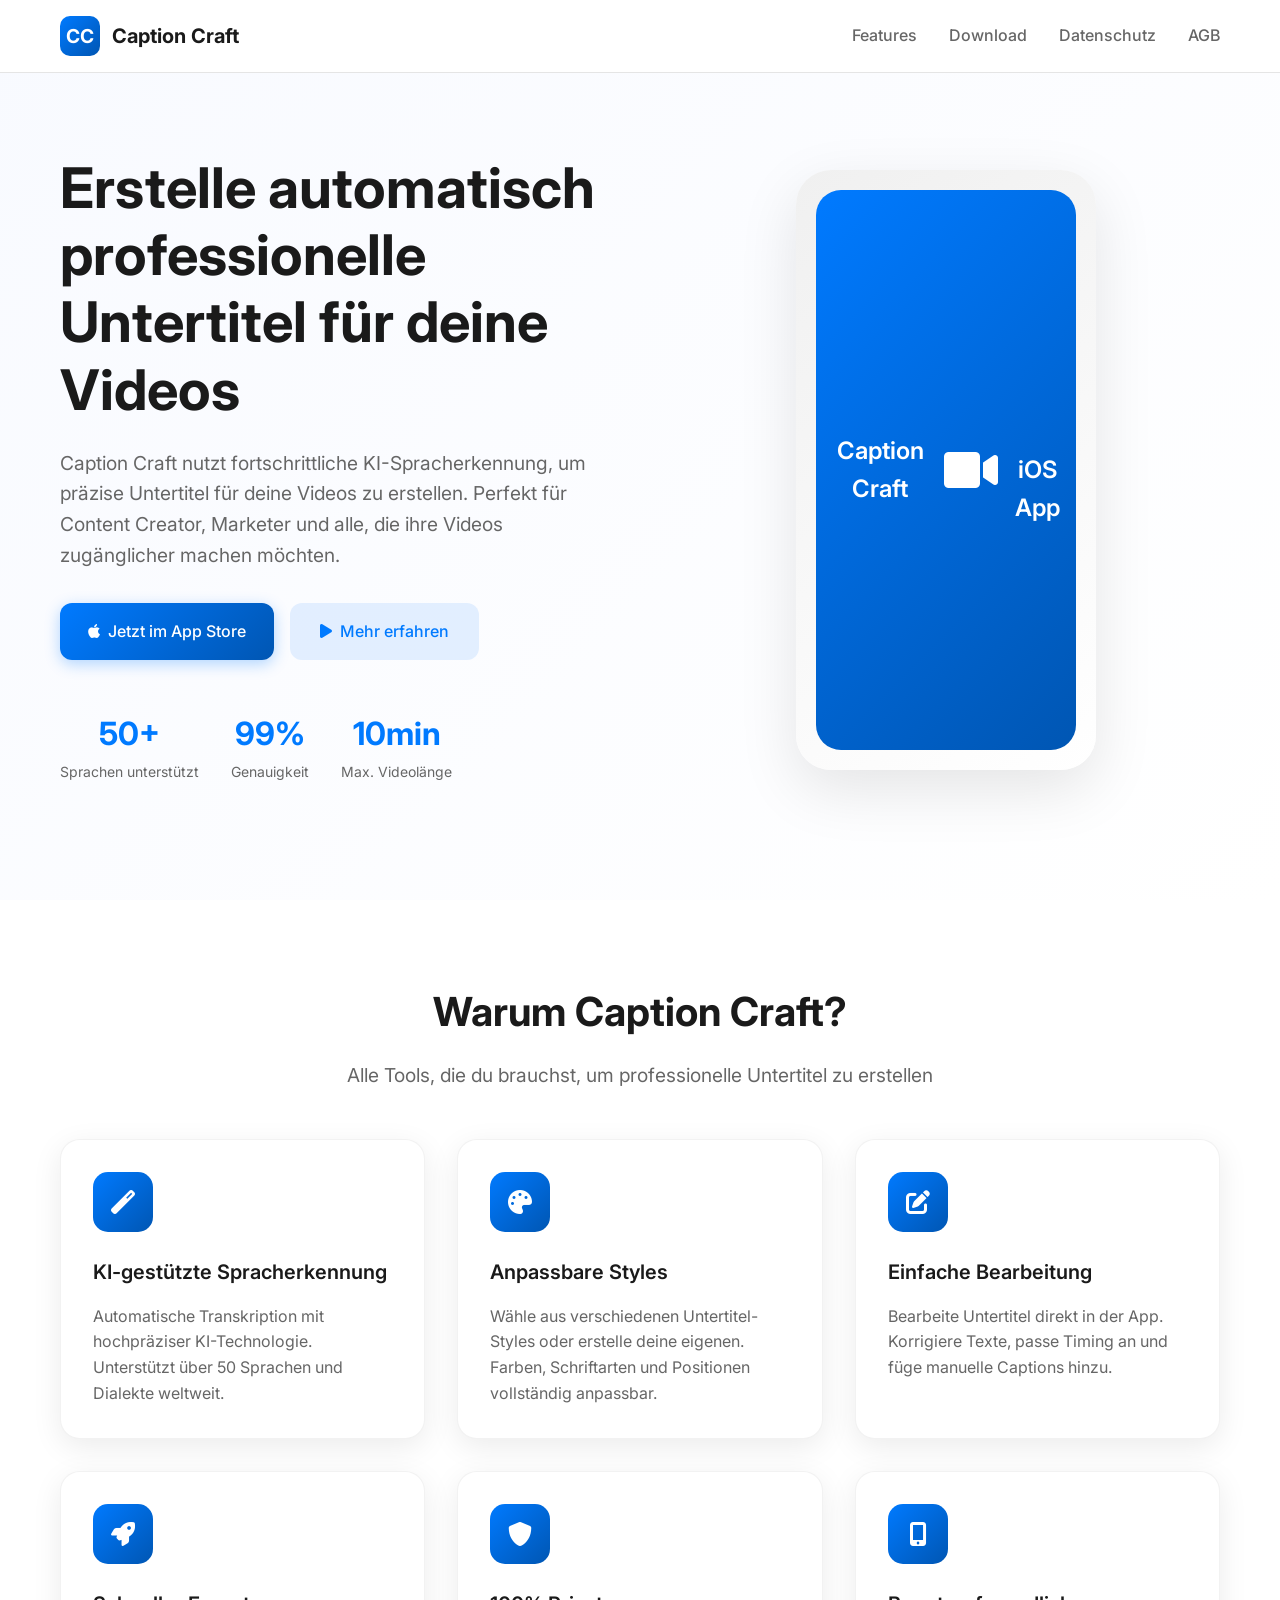
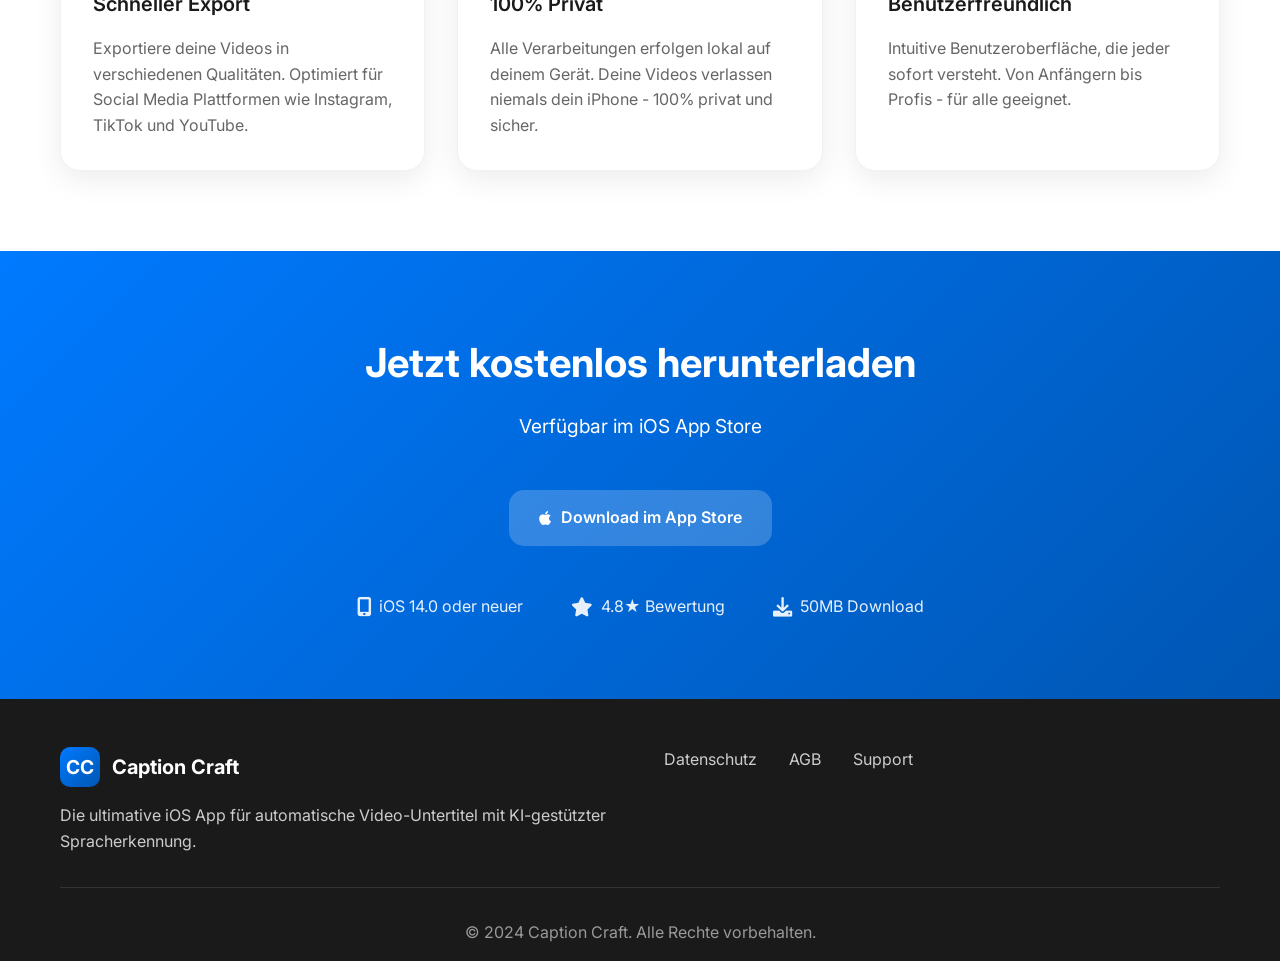
==== commit cafde81d: "commit 2" ====
--- a/index.html
+++ b/index.html
@@ -4,54 +4,448 @@
     <meta charset="UTF-8">
     <meta name="viewport" content="width=device-width, initial-scale=1.0">
     <meta name="description" content="Caption Craft - Die ultimative iOS App für automatische Video-Untertitel. Erstelle professionelle Captions für deine Videos mit KI-gestützter Spracherkennung.">
-    <meta name="keywords" content="Video Untertitel, iOS App, Captions, Spracherkennung, Video Editor, Mobile App">
-    <meta name="author" content="Caption Craft">
-
-    <!-- Open Graph / Facebook -->
-    <meta property="og:type" content="website">
-    <meta property="og:url" content="https://yourusername.github.io/caption-craft/">
-    <meta property="og:title" content="Caption Craft - Automatische Video-Untertitel für iOS">
-    <meta property="og:description" content="Erstelle professionelle Untertitel für deine Videos automatisch mit KI-gestützter Spracherkennung.">
-    <meta property="og:image" content="https://yourusername.github.io/caption-craft/images/og-image.jpg">
-
-    <!-- Twitter -->
-    <meta property="twitter:card" content="summary_large_image">
-    <meta property="twitter:url" content="https://yourusername.github.io/caption-craft/">
-    <meta property="twitter:title" content="Caption Craft - Automatische Video-Untertitel für iOS">
-    <meta property="twitter:description" content="Erstelle professionelle Untertitel für deine Videos automatisch mit KI-gestützter Spracherkennung.">
-    <meta property="twitter:image" content="https://yourusername.github.io/caption-craft/images/og-image.jpg">
-
     <title>Caption Craft - Automatische Video-Untertitel für iOS</title>
-    <link rel="stylesheet" href="styles.css">
-    <link rel="icon" type="image/x-icon" href="favicon.ico">
-
-    <!-- Apple Icons -->
-    <link rel="apple-touch-icon" sizes="180x180" href="images/apple-touch-icon.png">
-
-    <!-- Fonts -->
     <link href="https://fonts.googleapis.com/css2?family=Inter:wght@300;400;500;600;700&display=swap" rel="stylesheet">
-
-    <!-- Icons -->
     <link rel="stylesheet" href="https://cdnjs.cloudflare.com/ajax/libs/font-awesome/6.0.0/css/all.min.css">
+
+    <style>
+        * {
+            margin: 0;
+            padding: 0;
+            box-sizing: border-box;
+        }
+
+        body {
+            font-family: 'Inter', -apple-system, BlinkMacSystemFont, 'Segoe UI', Roboto, sans-serif;
+            line-height: 1.6;
+            color: #1a1a1a;
+            background-color: #ffffff;
+        }
+
+        .container {
+            max-width: 1200px;
+            margin: 0 auto;
+            padding: 0 20px;
+        }
+
+        /* Navigation */
+        .navbar {
+            position: fixed;
+            top: 0;
+            width: 100%;
+            background: rgba(255, 255, 255, 0.95);
+            backdrop-filter: blur(20px);
+            border-bottom: 1px solid rgba(0, 0, 0, 0.1);
+            z-index: 1000;
+            padding: 1rem 0;
+        }
+
+        .nav-container {
+            max-width: 1200px;
+            margin: 0 auto;
+            padding: 0 20px;
+            display: flex;
+            justify-content: space-between;
+            align-items: center;
+        }
+
+        .nav-logo {
+            display: flex;
+            align-items: center;
+            gap: 12px;
+            text-decoration: none;
+            color: #1a1a1a;
+        }
+
+        .logo-icon {
+            width: 40px;
+            height: 40px;
+            background: linear-gradient(135deg, #007AFF 0%, #0056b3 100%);
+            border-radius: 10px;
+            display: flex;
+            align-items: center;
+            justify-content: center;
+            color: white;
+            font-weight: bold;
+            font-size: 1.2rem;
+        }
+
+        .logo-text {
+            font-size: 1.25rem;
+            font-weight: 700;
+        }
+
+        .nav-menu {
+            display: flex;
+            gap: 2rem;
+        }
+
+        .nav-link {
+            text-decoration: none;
+            color: #666;
+            font-weight: 500;
+            transition: color 0.3s ease;
+        }
+
+        .nav-link:hover {
+            color: #007AFF;
+        }
+
+        /* Hero Section */
+        .hero {
+            padding: 120px 0 80px;
+            background: linear-gradient(135deg, #f8faff 0%, #ffffff 100%);
+            min-height: 100vh;
+            display: flex;
+            align-items: center;
+        }
+
+        .hero-content {
+            display: grid;
+            grid-template-columns: 1fr 1fr;
+            gap: 4rem;
+            align-items: center;
+        }
+
+        .hero-title {
+            font-size: 3.5rem;
+            font-weight: 700;
+            line-height: 1.2;
+            margin-bottom: 1.5rem;
+            color: #1a1a1a;
+        }
+
+        .hero-description {
+            font-size: 1.2rem;
+            color: #666;
+            margin-bottom: 2rem;
+            line-height: 1.6;
+        }
+
+        .hero-buttons {
+            display: flex;
+            gap: 1rem;
+            margin-bottom: 3rem;
+        }
+
+        .btn {
+            display: inline-flex;
+            align-items: center;
+            gap: 8px;
+            padding: 14px 28px;
+            border-radius: 12px;
+            text-decoration: none;
+            font-weight: 500;
+            transition: all 0.3s ease;
+            border: none;
+            cursor: pointer;
+            font-size: 1rem;
+        }
+
+        .btn-primary {
+            background: linear-gradient(135deg, #007AFF 0%, #0056b3 100%);
+            color: white;
+            box-shadow: 0 4px 15px rgba(0, 122, 255, 0.3);
+        }
+
+        .btn-primary:hover {
+            transform: translateY(-2px);
+            box-shadow: 0 8px 25px rgba(0, 122, 255, 0.4);
+        }
+
+        .btn-secondary {
+            background: rgba(0, 122, 255, 0.1);
+            color: #007AFF;
+            border: 2px solid transparent;
+        }
+
+        .btn-secondary:hover {
+            background: rgba(0, 122, 255, 0.15);
+            transform: translateY(-1px);
+        }
+
+        .hero-stats {
+            display: flex;
+            gap: 2rem;
+        }
+
+        .stat {
+            text-align: center;
+        }
+
+        .stat-number {
+            display: block;
+            font-size: 2rem;
+            font-weight: 700;
+            color: #007AFF;
+        }
+
+        .stat-label {
+            font-size: 0.875rem;
+            color: #666;
+        }
+
+        .hero-image {
+            display: flex;
+            justify-content: center;
+            align-items: center;
+        }
+
+        .phone-mockup {
+            position: relative;
+            width: 300px;
+            height: 600px;
+            background: linear-gradient(145deg, #f0f0f0, #ffffff);
+            border-radius: 35px;
+            padding: 20px;
+            box-shadow: 0 20px 60px rgba(0, 0, 0, 0.1);
+            display: flex;
+            align-items: center;
+            justify-content: center;
+        }
+
+        .phone-screen {
+            width: 100%;
+            height: 100%;
+            background: linear-gradient(135deg, #007AFF 0%, #0056b3 100%);
+            border-radius: 25px;
+            display: flex;
+            align-items: center;
+            justify-content: center;
+            color: white;
+            font-size: 1.5rem;
+            font-weight: 600;
+            text-align: center;
+        }
+
+        /* Features Section */
+        .features {
+            padding: 80px 0;
+            background: #ffffff;
+        }
+
+        .section-title {
+            font-size: 2.5rem;
+            font-weight: 700;
+            text-align: center;
+            margin-bottom: 1rem;
+            color: #1a1a1a;
+        }
+
+        .section-subtitle {
+            font-size: 1.2rem;
+            text-align: center;
+            color: #666;
+            margin-bottom: 3rem;
+            max-width: 600px;
+            margin-left: auto;
+            margin-right: auto;
+        }
+
+        .features-grid {
+            display: grid;
+            grid-template-columns: repeat(auto-fit, minmax(350px, 1fr));
+            gap: 2rem;
+        }
+
+        .feature-card {
+            background: #ffffff;
+            padding: 2rem;
+            border-radius: 20px;
+            box-shadow: 0 8px 30px rgba(0, 0, 0, 0.08);
+            transition: transform 0.3s ease, box-shadow 0.3s ease;
+            border: 1px solid rgba(0, 0, 0, 0.05);
+        }
+
+        .feature-card:hover {
+            transform: translateY(-5px);
+            box-shadow: 0 15px 40px rgba(0, 0, 0, 0.12);
+        }
+
+        .feature-icon {
+            width: 60px;
+            height: 60px;
+            background: linear-gradient(135deg, #007AFF 0%, #0056b3 100%);
+            border-radius: 15px;
+            display: flex;
+            align-items: center;
+            justify-content: center;
+            margin-bottom: 1.5rem;
+        }
+
+        .feature-icon i {
+            font-size: 1.5rem;
+            color: white;
+        }
+
+        .feature-title {
+            font-size: 1.25rem;
+            font-weight: 600;
+            margin-bottom: 1rem;
+            color: #1a1a1a;
+        }
+
+        .feature-description {
+            color: #666;
+            line-height: 1.6;
+        }
+
+        /* Download Section */
+        .download {
+            padding: 80px 0;
+            background: linear-gradient(135deg, #007AFF 0%, #0056b3 100%);
+            color: white;
+            text-align: center;
+        }
+
+        .download .section-title,
+        .download .section-subtitle {
+            color: white;
+        }
+
+        .download-buttons {
+            display: flex;
+            justify-content: center;
+            margin: 3rem 0;
+        }
+
+        .app-store-button {
+            background: rgba(255, 255, 255, 0.2);
+            padding: 15px 30px;
+            border-radius: 15px;
+            color: white;
+            text-decoration: none;
+            font-weight: 600;
+            transition: all 0.3s ease;
+            display: inline-flex;
+            align-items: center;
+            gap: 10px;
+        }
+
+        .app-store-button:hover {
+            background: rgba(255, 255, 255, 0.3);
+            transform: translateY(-2px);
+        }
+
+        .download-info {
+            display: flex;
+            justify-content: center;
+            gap: 3rem;
+            flex-wrap: wrap;
+        }
+
+        .info-item {
+            display: flex;
+            align-items: center;
+            gap: 8px;
+            color: rgba(255, 255, 255, 0.9);
+        }
+
+        .info-item i {
+            font-size: 1.2rem;
+        }
+
+        /* Footer */
+        .footer {
+            background: #1a1a1a;
+            color: white;
+            padding: 3rem 0 1rem;
+        }
+
+        .footer-content {
+            display: grid;
+            grid-template-columns: 1fr 1fr;
+            gap: 3rem;
+            margin-bottom: 2rem;
+        }
+
+        .footer-logo {
+            display: flex;
+            align-items: center;
+            gap: 12px;
+            margin-bottom: 1rem;
+        }
+
+        .footer-description {
+            color: #ccc;
+            line-height: 1.6;
+        }
+
+        .footer-links {
+            display: flex;
+            gap: 2rem;
+            margin-bottom: 1rem;
+        }
+
+        .footer-links a {
+            color: #ccc;
+            text-decoration: none;
+            transition: color 0.3s ease;
+        }
+
+        .footer-links a:hover {
+            color: #007AFF;
+        }
+
+        .footer-bottom {
+            text-align: center;
+            padding-top: 2rem;
+            border-top: 1px solid #333;
+            color: #999;
+        }
+
+        /* Responsive Design */
+        @media (max-width: 768px) {
+            .hero-content {
+                grid-template-columns: 1fr;
+                text-align: center;
+            }
+
+            .hero-title {
+                font-size: 2.5rem;
+            }
+
+            .hero-buttons {
+                flex-direction: column;
+                align-items: center;
+            }
+
+            .features-grid {
+                grid-template-columns: 1fr;
+            }
+
+            .footer-content {
+                grid-template-columns: 1fr;
+                text-align: center;
+            }
+
+            .footer-links {
+                justify-content: center;
+            }
+
+            .download-info {
+                gap: 1.5rem;
+            }
+
+            .nav-menu {
+                display: none;
+            }
+        }
+    </style>
 </head>
 <body>
     <!-- Navigation -->
     <nav class="navbar">
         <div class="nav-container">
             <div class="nav-logo">
-                <img src="images/app-icon.png" alt="Caption Craft" class="logo-icon">
+                <div class="logo-icon">CC</div>
                 <span class="logo-text">Caption Craft</span>
             </div>
             <div class="nav-menu">
                 <a href="#features" class="nav-link">Features</a>
-                <a href="#how-it-works" class="nav-link">So funktioniert's</a>
                 <a href="#download" class="nav-link">Download</a>
-                <a href="#support" class="nav-link">Support</a>
-            </div>
-            <div class="nav-toggle">
-                <span class="bar"></span>
-                <span class="bar"></span>
-                <span class="bar"></span>
+                <a href="privacy.html" class="nav-link">Datenschutz</a>
+                <a href="terms.html" class="nav-link">AGB</a>
             </div>
         </div>
     </nav>
@@ -68,9 +462,9 @@
                             <i class="fab fa-apple"></i>
                             Jetzt im App Store
                         </a>
-                        <a href="#how-it-works" class="btn btn-secondary">
+                        <a href="#features" class="btn btn-secondary">
                             <i class="fas fa-play"></i>
-                            Demo ansehen
+                            Mehr erfahren
                         </a>
                     </div>
                     <div class="hero-stats">
@@ -90,7 +484,11 @@
                 </div>
                 <div class="hero-image">
                     <div class="phone-mockup">
-                        <img src="images/app-screenshot-main.png" alt="Caption Craft App Screenshot" class="phone-screen">
+                        <div class="phone-screen">
+                            Caption Craft<br>
+                            <i class="fas fa-video" style="font-size: 3rem; margin: 20px 0;"></i><br>
+                            iOS App
+                        </div>
                     </div>
                 </div>
             </div>
@@ -140,7 +538,7 @@
                     <div class="feature-icon">
                         <i class="fas fa-shield-alt"></i>
                     </div>
-                    <h3 class="feature-title">Datenschutz</h3>
+                    <h3 class="feature-title">100% Privat</h3>
                     <p class="feature-description">Alle Verarbeitungen erfolgen lokal auf deinem Gerät. Deine Videos verlassen niemals dein iPhone - 100% privat und sicher.</p>
                 </div>
 
@@ -155,238 +553,31 @@
         </div>
     </section>
 
-    <!-- How It Works Section -->
-    <section id="how-it-works" class="how-it-works">
-        <div class="container">
-            <h2 class="section-title">So einfach geht's</h2>
-            <p class="section-subtitle">In nur 3 Schritten zu professionellen Untertiteln</p>
-
-            <div class="steps">
-                <div class="step">
-                    <div class="step-number">1</div>
-                    <div class="step-content">
-                        <h3>Video auswählen</h3>
-                        <p>Wähle ein Video aus deiner Galerie oder nimm ein neues auf. Unterstützt alle gängigen Formate bis zu 10 Minuten Länge.</p>
-                    </div>
-                    <div class="step-image">
-                        <img src="images/step-1.png" alt="Video auswählen">
-                    </div>
-                </div>
-
-                <div class="step">
-                    <div class="step-number">2</div>
-                    <div class="step-content">
-                        <h3>Automatische Transkription</h3>
-                        <p>Unsere KI analysiert die Audiospur und erstellt automatisch präzise Untertitel. Du kannst die Sprache auswählen oder automatisch erkennen lassen.</p>
-                    </div>
-                    <div class="step-image">
-                        <img src="images/step-2.png" alt="Transkription">
-                    </div>
-                </div>
-
-                <div class="step">
-                    <div class="step-content">
-                        <h3>Anpassen und Exportieren</h3>
-                        <p>Bearbeite die Untertitel nach deinen Wünschen, wähle einen Style und exportiere dein fertiges Video in hoher Qualität.</p>
-                    </div>
-                    <div class="step-number">3</div>
-                    <div class="step-image">
-                        <img src="images/step-3.png" alt="Export">
-                    </div>
-                </div>
-            </div>
-        </div>
-    </section>
-
-    <!-- Screenshots Section -->
-    <section class="screenshots">
-        <div class="container">
-            <h2 class="section-title">App Screenshots</h2>
-            <div class="screenshots-grid">
-                <div class="screenshot">
-                    <img src="images/screenshot-1.png" alt="Hauptbildschirm">
-                    <p>Hauptbildschirm</p>
-                </div>
-                <div class="screenshot">
-                    <img src="images/screenshot-2.png" alt="Video Upload">
-                    <p>Video Upload</p>
-                </div>
-                <div class="screenshot">
-                    <img src="images/screenshot-3.png" alt="Transkription">
-                    <p>Transkription</p>
-                </div>
-                <div class="screenshot">
-                    <img src="images/screenshot-4.png" alt="Editor">
-                    <p>Untertitel Editor</p>
-                </div>
-                <div class="screenshot">
-                    <img src="images/screenshot-5.png" alt="Styles">
-                    <p>Style Auswahl</p>
-                </div>
-            </div>
-        </div>
-    </section>
-
-    <!-- Pricing Section -->
-    <section class="pricing">
-        <div class="container">
-            <h2 class="section-title">Einfache Preisgestaltung</h2>
-            <p class="section-subtitle">Wähle das Modell, das zu dir passt</p>
-
-            <div class="pricing-cards">
-                <div class="pricing-card">
-                    <h3>Kostenlos</h3>
-                    <div class="price">
-                        <span class="currency">€</span>
-                        <span class="amount">0</span>
-                        <span class="period">/für immer</span>
-                    </div>
-                    <ul class="features-list">
-                        <li><i class="fas fa-check"></i> Bis zu 1 Minute Videos</li>
-                        <li><i class="fas fa-check"></i> Standard Untertitel-Styles</li>
-                        <li><i class="fas fa-check"></i> Grundlegende Bearbeitung</li>
-                        <li><i class="fas fa-check"></i> 5 Sprachen</li>
-                    </ul>
-                    <a href="#download" class="btn btn-outline">Kostenlos starten</a>
-                </div>
-
-                <div class="pricing-card featured">
-                    <div class="popular-badge">Beliebt</div>
-                    <h3>Premium</h3>
-                    <div class="price">
-                        <span class="currency">€</span>
-                        <span class="amount">2.99</span>
-                        <span class="period">/Video</span>
-                    </div>
-                    <ul class="features-list">
-                        <li><i class="fas fa-check"></i> Bis zu 10 Minuten Videos</li>
-                        <li><i class="fas fa-check"></i> Alle Untertitel-Styles</li>
-                        <li><i class="fas fa-check"></i> Erweiterte Bearbeitung</li>
-                        <li><i class="fas fa-check"></i> 50+ Sprachen</li>
-                        <li><i class="fas fa-check"></i> HD Export</li>
-                        <li><i class="fas fa-check"></i> Keine Wasserzeichen</li>
-                    </ul>
-                    <a href="#download" class="btn btn-primary">Werbung ansehen</a>
-                </div>
-            </div>
-        </div>
-    </section>
-
     <!-- Download Section -->
     <section id="download" class="download">
         <div class="container">
-            <div class="download-content">
-                <h2 class="section-title">Jetzt kostenlos herunterladen</h2>
-                <p class="section-subtitle">Verfügbar im iOS App Store</p>
-
-                <div class="download-buttons">
-                    <a href="https://apps.apple.com/app/caption-craft/idXXXXXXXXX" class="app-store-button" target="_blank">
-                        <img src="images/app-store-badge.svg" alt="Download im App Store">
-                    </a>
-                </div>
-
-                <div class="download-info">
-                    <div class="info-item">
-                        <i class="fas fa-mobile-alt"></i>
-                        <span>iOS 14.0 oder neuer</span>
-                    </div>
-                    <div class="info-item">
-                        <i class="fas fa-star"></i>
-                        <span>4.8★ Bewertung</span>
-                    </div>
-                    <div class="info-item">
-                        <i class="fas fa-download"></i>
-                        <span>50MB Download</span>
-                    </div>
-                </div>
-            </div>
-        </div>
-    </section>
-
-    <!-- FAQ Section -->
-    <section class="faq">
-        <div class="container">
-            <h2 class="section-title">Häufig gestellte Fragen</h2>
-
-            <div class="faq-list">
-                <div class="faq-item">
-                    <div class="faq-question">
-                        <h3>Welche Videoformate werden unterstützt?</h3>
-                        <i class="fas fa-chevron-down"></i>
-                    </div>
-                    <div class="faq-answer">
-                        <p>Caption Craft unterstützt alle gängigen Videoformate wie MP4, MOV, AVI, MKV und M4V. Videos können bis zu 10 Minuten lang sein und bis zu 500MB groß.</p>
-                    </div>
-                </div>
-
-                <div class="faq-item">
-                    <div class="faq-question">
-                        <h3>Wie genau ist die automatische Spracherkennung?</h3>
-                        <i class="fas fa-chevron-down"></i>
-                    </div>
-                    <div class="faq-answer">
-                        <p>Unsere KI-gestützte Spracherkennung erreicht eine Genauigkeit von über 95% bei klarer Audioqualität. Die Genauigkeit kann je nach Hintergrundgeräuschen, Akzent und Sprechgeschwindigkeit variieren.</p>
-                    </div>
-                </div>
-
-                <div class="faq-item">
-                    <div class="faq-question">
-                        <h3>Werden meine Videos in die Cloud hochgeladen?</h3>
-                        <i class="fas fa-chevron-down"></i>
-                    </div>
-                    <div class="faq-answer">
-                        <p>Nein, alle Verarbeitungen erfolgen lokal auf deinem iPhone. Deine Videos verlassen niemals dein Gerät, was maximale Privatsphäre und Sicherheit gewährleistet.</p>
-                    </div>
-                </div>
-
-                <div class="faq-item">
-                    <div class="faq-question">
-                        <h3>Kann ich die Untertitel manuell bearbeiten?</h3>
-                        <i class="fas fa-chevron-down"></i>
-                    </div>
-                    <div class="faq-answer">
-                        <p>Ja, du kannst alle automatisch erstellten Untertitel bearbeiten, korrigieren oder neue hinzufügen. Timing, Text und Styling sind vollständig anpassbar.</p>
-                    </div>
-                </div>
-
-                <div class="faq-item">
-                    <div class="faq-question">
-                        <h3>Gibt es eine Geld-zurück-Garantie?</h3>
-                        <i class="fas fa-chevron-down"></i>
-                    </div>
-                    <div class="faq-answer">
-                        <p>Caption Craft bietet Premium-Features durch das Ansehen von Werbung an. Es fallen keine direkten Kosten an. Falls du Probleme hast, kontaktiere unseren Support.</p>
-                    </div>
-                </div>
-            </div>
-        </div>
-    </section>
-
-    <!-- Support Section -->
-    <section id="support" class="support">
-        <div class="container">
-            <div class="support-content">
-                <h2 class="section-title">Brauchst du Hilfe?</h2>
-                <p class="section-subtitle">Unser Support-Team steht dir gerne zur Verfügung</p>
-
-                <div class="support-options">
-                    <a href="mailto:support@captioncraft.app" class="support-option">
-                        <i class="fas fa-envelope"></i>
-                        <h3>E-Mail Support</h3>
-                        <p>support@captioncraft.app</p>
-                    </a>
-
-                    <a href="privacy.html" class="support-option">
-                        <i class="fas fa-shield-alt"></i>
-                        <h3>Datenschutz</h3>
-                        <p>Datenschutzerklärung</p>
-                    </a>
-
-                    <a href="terms.html" class="support-option">
-                        <i class="fas fa-file-contract"></i>
-                        <h3>AGB</h3>
-                        <p>Nutzungsbedingungen</p>
-                    </a>
+            <h2 class="section-title">Jetzt kostenlos herunterladen</h2>
+            <p class="section-subtitle">Verfügbar im iOS App Store</p>
+
+            <div class="download-buttons">
+                <a href="https://apps.apple.com/app/caption-craft" class="app-store-button">
+                    <i class="fab fa-apple"></i>
+                    Download im App Store
+                </a>
+            </div>
+
+            <div class="download-info">
+                <div class="info-item">
+                    <i class="fas fa-mobile-alt"></i>
+                    <span>iOS 14.0 oder neuer</span>
+                </div>
+                <div class="info-item">
+                    <i class="fas fa-star"></i>
+                    <span>4.8★ Bewertung</span>
+                </div>
+                <div class="info-item">
+                    <i class="fas fa-download"></i>
+                    <span>50MB Download</span>
                 </div>
             </div>
         </div>
@@ -398,7 +589,7 @@
             <div class="footer-content">
                 <div class="footer-left">
                     <div class="footer-logo">
-                        <img src="images/app-icon.png" alt="Caption Craft" class="logo-icon">
+                        <div class="logo-icon">CC</div>
                         <span class="logo-text">Caption Craft</span>
                     </div>
                     <p class="footer-description">Die ultimative iOS App für automatische Video-Untertitel mit KI-gestützter Spracherkennung.</p>
@@ -410,12 +601,6 @@
                         <a href="terms.html">AGB</a>
                         <a href="mailto:support@captioncraft.app">Support</a>
                     </div>
-
-                    <div class="footer-social">
-                        <a href="#" class="social-link"><i class="fab fa-twitter"></i></a>
-                        <a href="#" class="social-link"><i class="fab fa-instagram"></i></a>
-                        <a href="#" class="social-link"><i class="fab fa-youtube"></i></a>
-                    </div>
                 </div>
             </div>
 
@@ -425,6 +610,20 @@
         </div>
     </footer>
 
-    <script src="script.js"></script>
+    <script>
+        // Smooth scrolling
+        document.querySelectorAll('a[href^="#"]').forEach(anchor => {
+            anchor.addEventListener('click', function (e) {
+                e.preventDefault();
+                const target = document.querySelector(this.getAttribute('href'));
+                if (target) {
+                    target.scrollIntoView({
+                        behavior: 'smooth',
+                        block: 'start'
+                    });
+                }
+            });
+        });
+    </script>
 </body>
 </html>
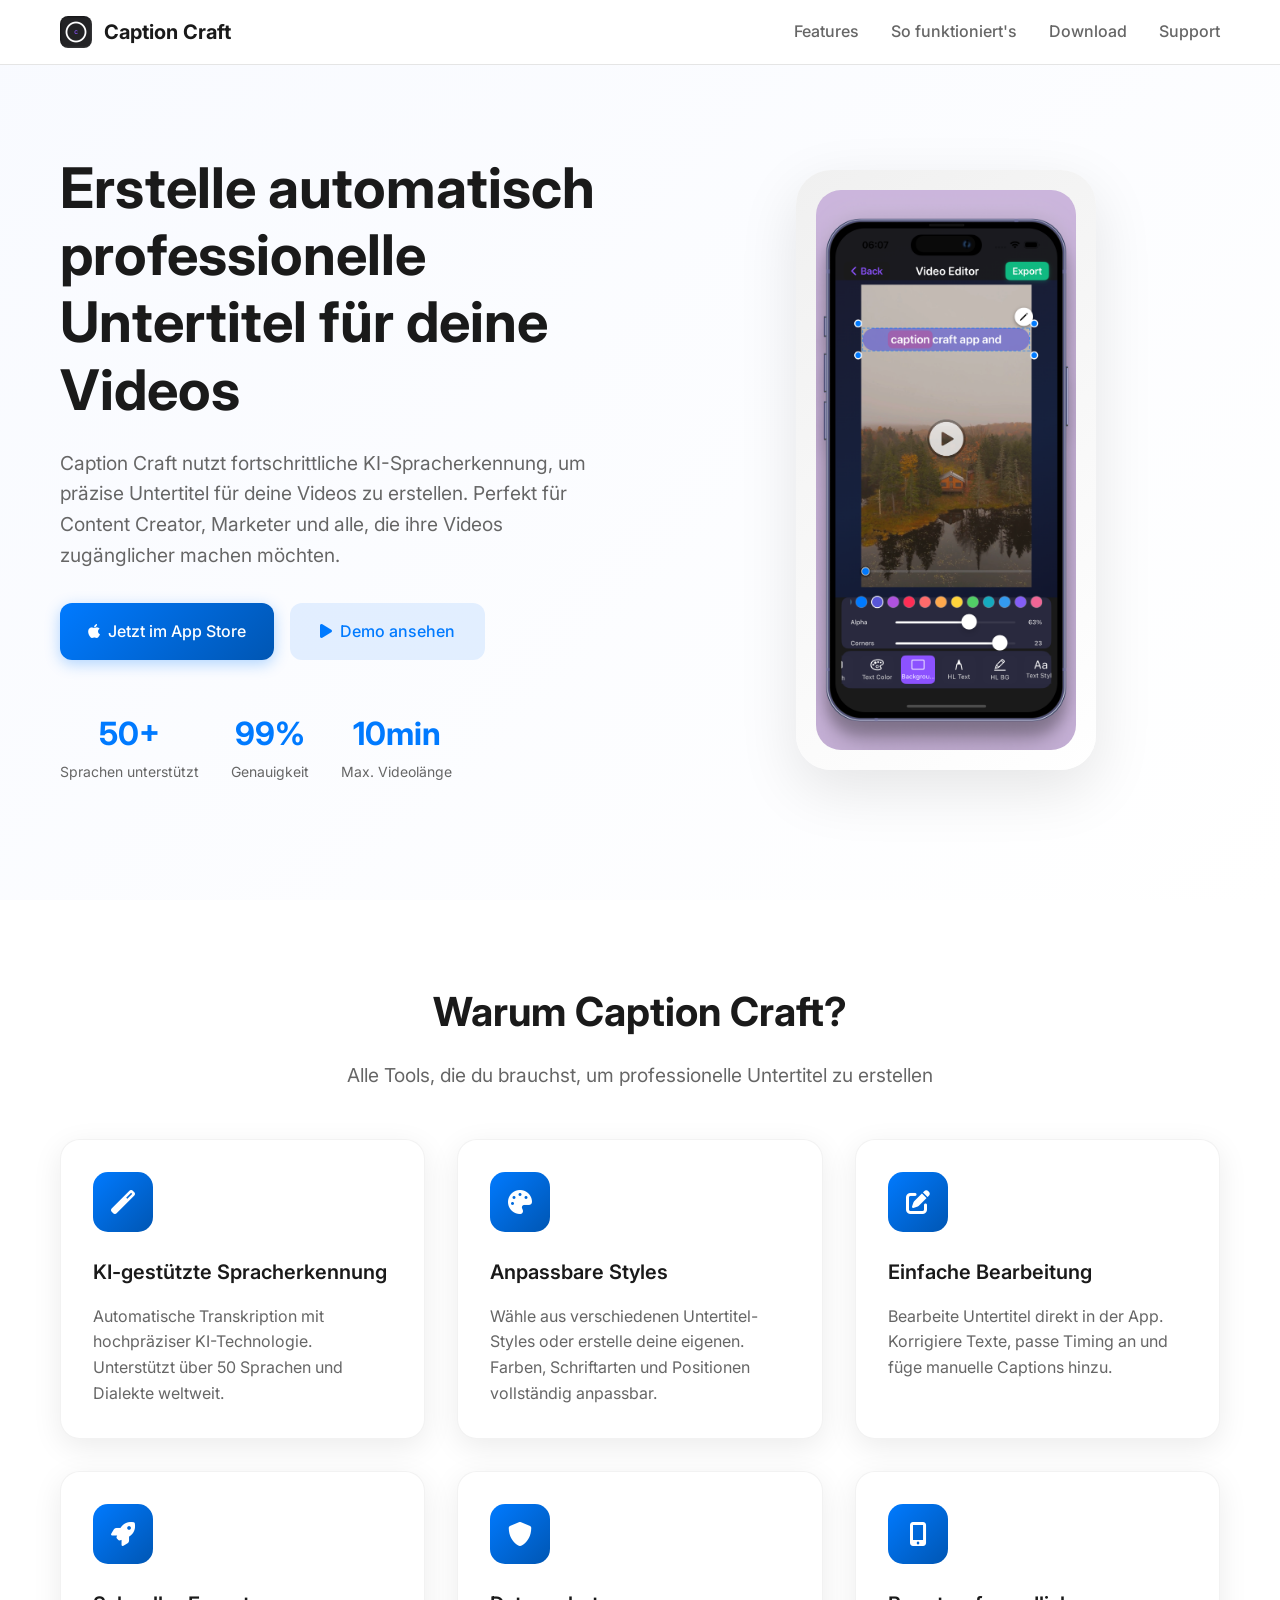
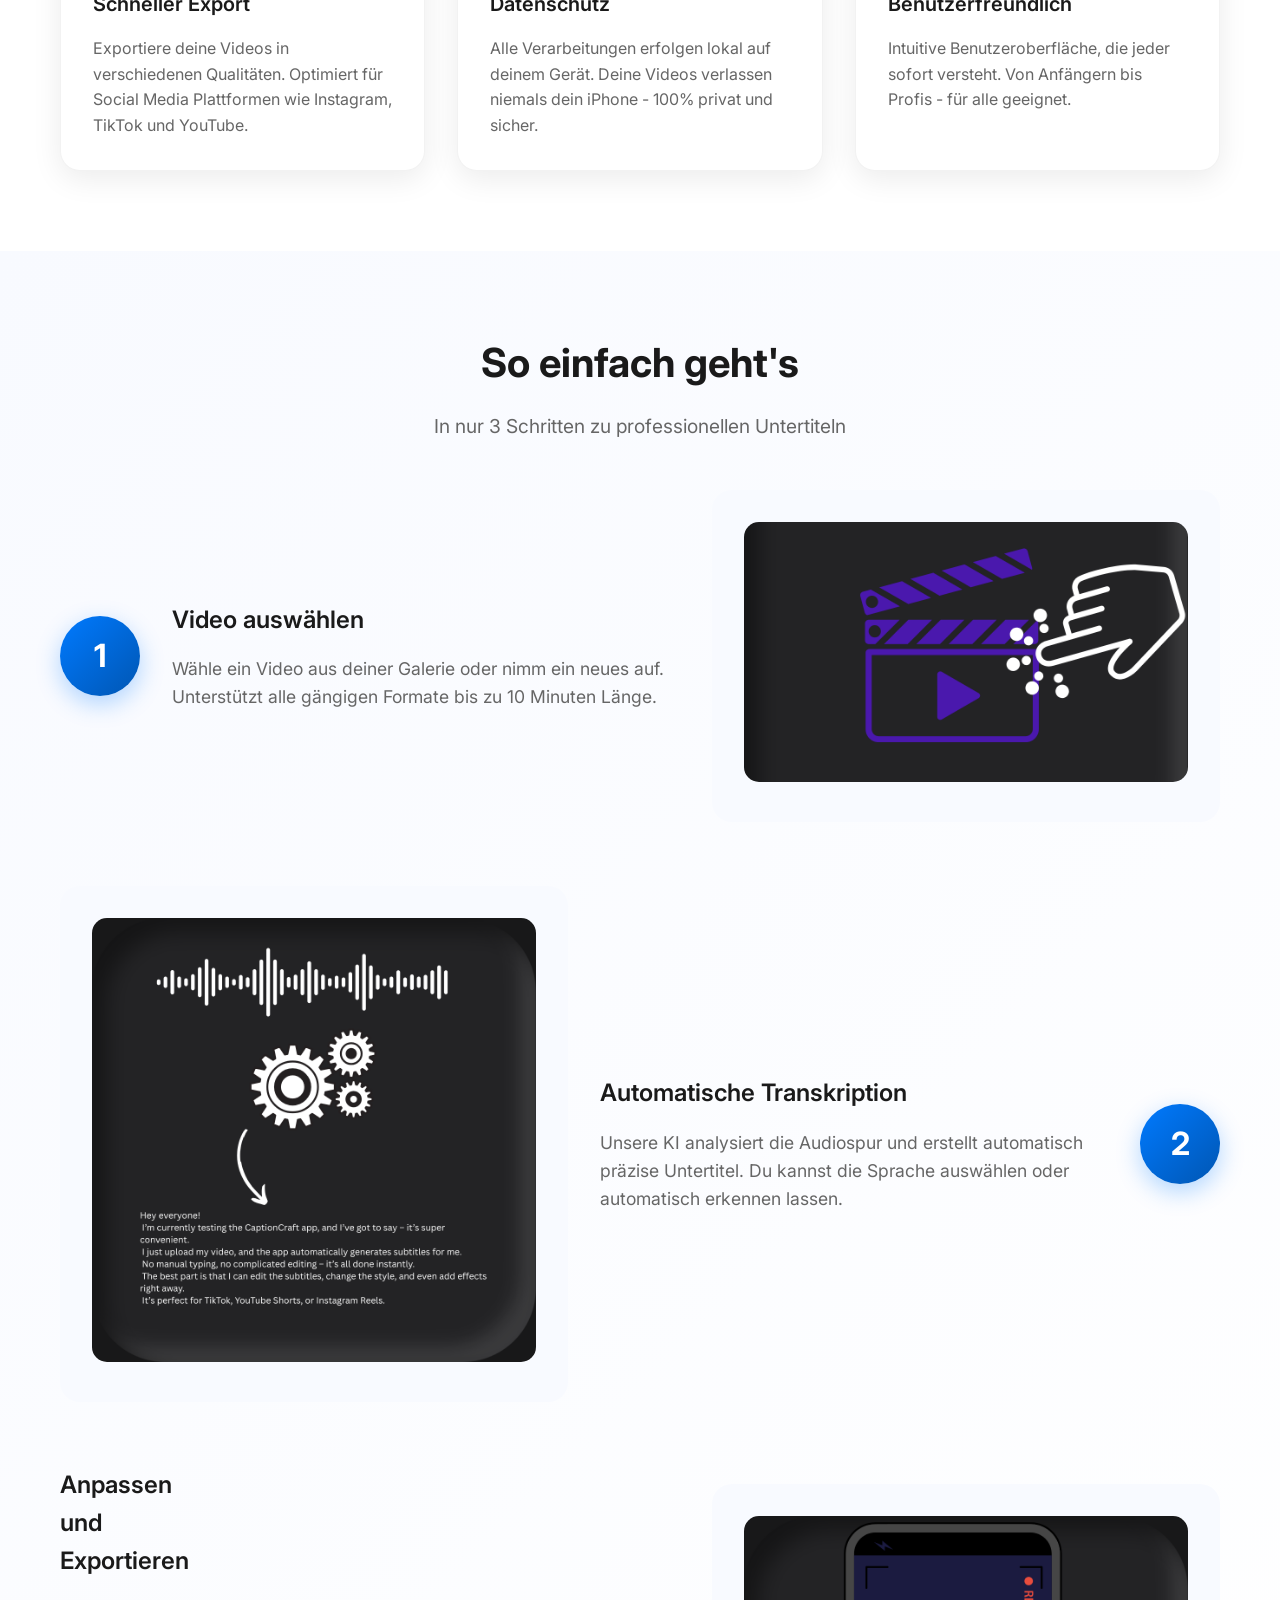
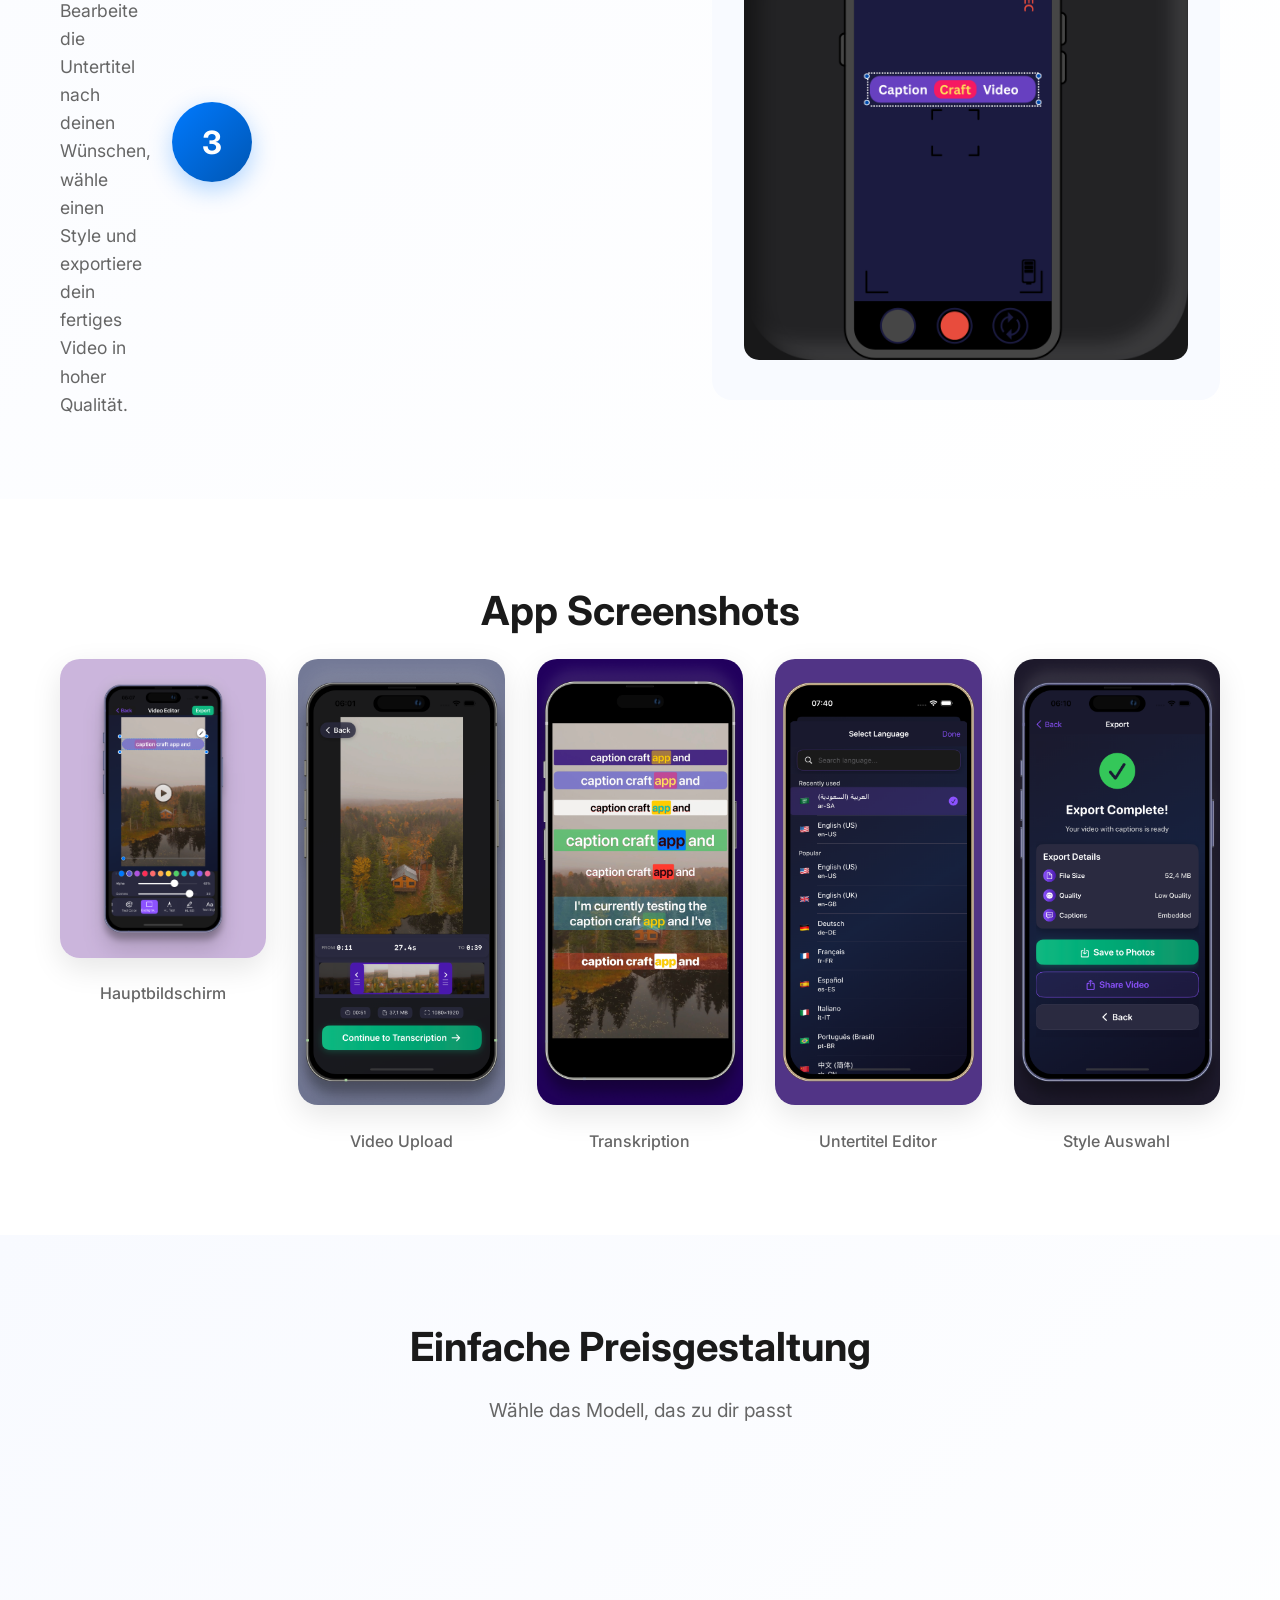
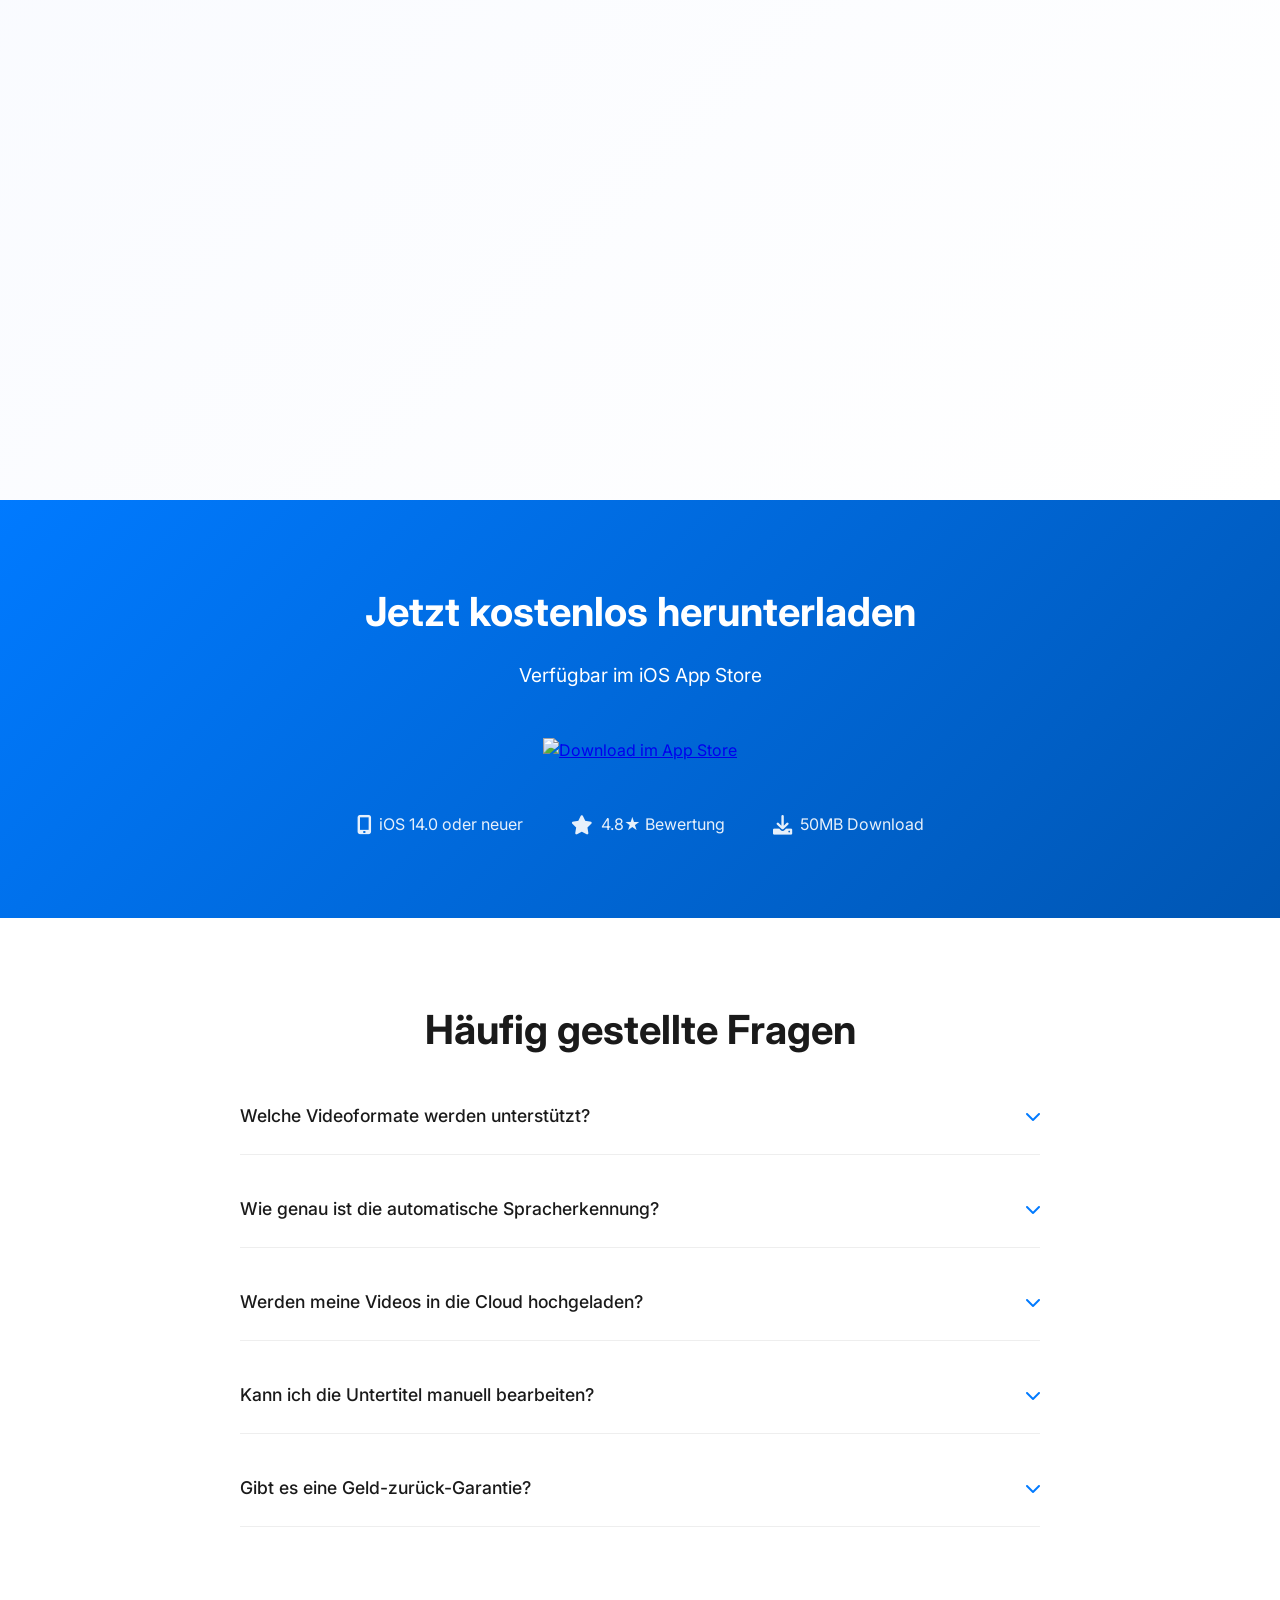
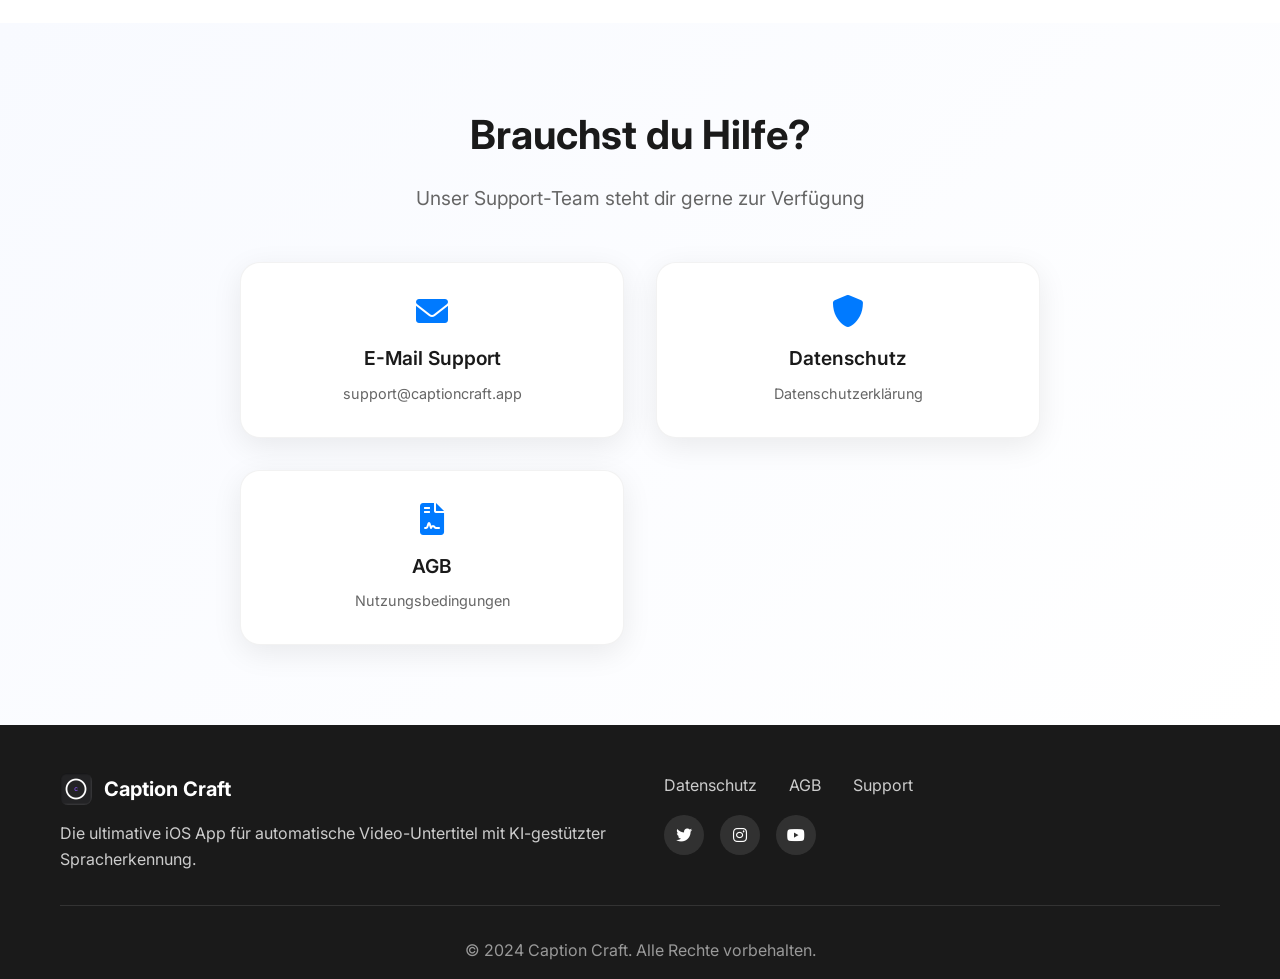
==== commit 297cc71f: "Restore image-enabled website with all assets" ====
--- a/index.html
+++ b/index.html
@@ -4,448 +4,54 @@
     <meta charset="UTF-8">
     <meta name="viewport" content="width=device-width, initial-scale=1.0">
     <meta name="description" content="Caption Craft - Die ultimative iOS App für automatische Video-Untertitel. Erstelle professionelle Captions für deine Videos mit KI-gestützter Spracherkennung.">
+    <meta name="keywords" content="Video Untertitel, iOS App, Captions, Spracherkennung, Video Editor, Mobile App">
+    <meta name="author" content="Caption Craft">
+
+    <!-- Open Graph / Facebook -->
+    <meta property="og:type" content="website">
+    <meta property="og:url" content="https://yourusername.github.io/caption-craft/">
+    <meta property="og:title" content="Caption Craft - Automatische Video-Untertitel für iOS">
+    <meta property="og:description" content="Erstelle professionelle Untertitel für deine Videos automatisch mit KI-gestützter Spracherkennung.">
+    <meta property="og:image" content="https://yourusername.github.io/caption-craft/images/og-image.jpg">
+
+    <!-- Twitter -->
+    <meta property="twitter:card" content="summary_large_image">
+    <meta property="twitter:url" content="https://yourusername.github.io/caption-craft/">
+    <meta property="twitter:title" content="Caption Craft - Automatische Video-Untertitel für iOS">
+    <meta property="twitter:description" content="Erstelle professionelle Untertitel für deine Videos automatisch mit KI-gestützter Spracherkennung.">
+    <meta property="twitter:image" content="https://yourusername.github.io/caption-craft/images/og-image.jpg">
+
     <title>Caption Craft - Automatische Video-Untertitel für iOS</title>
+    <link rel="stylesheet" href="styles.css">
+    <link rel="icon" type="image/x-icon" href="favicon.ico">
+
+    <!-- Apple Icons -->
+    <link rel="apple-touch-icon" sizes="180x180" href="images/apple-touch-icon.png">
+
+    <!-- Fonts -->
     <link href="https://fonts.googleapis.com/css2?family=Inter:wght@300;400;500;600;700&display=swap" rel="stylesheet">
+
+    <!-- Icons -->
     <link rel="stylesheet" href="https://cdnjs.cloudflare.com/ajax/libs/font-awesome/6.0.0/css/all.min.css">
-
-    <style>
-        * {
-            margin: 0;
-            padding: 0;
-            box-sizing: border-box;
-        }
-
-        body {
-            font-family: 'Inter', -apple-system, BlinkMacSystemFont, 'Segoe UI', Roboto, sans-serif;
-            line-height: 1.6;
-            color: #1a1a1a;
-            background-color: #ffffff;
-        }
-
-        .container {
-            max-width: 1200px;
-            margin: 0 auto;
-            padding: 0 20px;
-        }
-
-        /* Navigation */
-        .navbar {
-            position: fixed;
-            top: 0;
-            width: 100%;
-            background: rgba(255, 255, 255, 0.95);
-            backdrop-filter: blur(20px);
-            border-bottom: 1px solid rgba(0, 0, 0, 0.1);
-            z-index: 1000;
-            padding: 1rem 0;
-        }
-
-        .nav-container {
-            max-width: 1200px;
-            margin: 0 auto;
-            padding: 0 20px;
-            display: flex;
-            justify-content: space-between;
-            align-items: center;
-        }
-
-        .nav-logo {
-            display: flex;
-            align-items: center;
-            gap: 12px;
-            text-decoration: none;
-            color: #1a1a1a;
-        }
-
-        .logo-icon {
-            width: 40px;
-            height: 40px;
-            background: linear-gradient(135deg, #007AFF 0%, #0056b3 100%);
-            border-radius: 10px;
-            display: flex;
-            align-items: center;
-            justify-content: center;
-            color: white;
-            font-weight: bold;
-            font-size: 1.2rem;
-        }
-
-        .logo-text {
-            font-size: 1.25rem;
-            font-weight: 700;
-        }
-
-        .nav-menu {
-            display: flex;
-            gap: 2rem;
-        }
-
-        .nav-link {
-            text-decoration: none;
-            color: #666;
-            font-weight: 500;
-            transition: color 0.3s ease;
-        }
-
-        .nav-link:hover {
-            color: #007AFF;
-        }
-
-        /* Hero Section */
-        .hero {
-            padding: 120px 0 80px;
-            background: linear-gradient(135deg, #f8faff 0%, #ffffff 100%);
-            min-height: 100vh;
-            display: flex;
-            align-items: center;
-        }
-
-        .hero-content {
-            display: grid;
-            grid-template-columns: 1fr 1fr;
-            gap: 4rem;
-            align-items: center;
-        }
-
-        .hero-title {
-            font-size: 3.5rem;
-            font-weight: 700;
-            line-height: 1.2;
-            margin-bottom: 1.5rem;
-            color: #1a1a1a;
-        }
-
-        .hero-description {
-            font-size: 1.2rem;
-            color: #666;
-            margin-bottom: 2rem;
-            line-height: 1.6;
-        }
-
-        .hero-buttons {
-            display: flex;
-            gap: 1rem;
-            margin-bottom: 3rem;
-        }
-
-        .btn {
-            display: inline-flex;
-            align-items: center;
-            gap: 8px;
-            padding: 14px 28px;
-            border-radius: 12px;
-            text-decoration: none;
-            font-weight: 500;
-            transition: all 0.3s ease;
-            border: none;
-            cursor: pointer;
-            font-size: 1rem;
-        }
-
-        .btn-primary {
-            background: linear-gradient(135deg, #007AFF 0%, #0056b3 100%);
-            color: white;
-            box-shadow: 0 4px 15px rgba(0, 122, 255, 0.3);
-        }
-
-        .btn-primary:hover {
-            transform: translateY(-2px);
-            box-shadow: 0 8px 25px rgba(0, 122, 255, 0.4);
-        }
-
-        .btn-secondary {
-            background: rgba(0, 122, 255, 0.1);
-            color: #007AFF;
-            border: 2px solid transparent;
-        }
-
-        .btn-secondary:hover {
-            background: rgba(0, 122, 255, 0.15);
-            transform: translateY(-1px);
-        }
-
-        .hero-stats {
-            display: flex;
-            gap: 2rem;
-        }
-
-        .stat {
-            text-align: center;
-        }
-
-        .stat-number {
-            display: block;
-            font-size: 2rem;
-            font-weight: 700;
-            color: #007AFF;
-        }
-
-        .stat-label {
-            font-size: 0.875rem;
-            color: #666;
-        }
-
-        .hero-image {
-            display: flex;
-            justify-content: center;
-            align-items: center;
-        }
-
-        .phone-mockup {
-            position: relative;
-            width: 300px;
-            height: 600px;
-            background: linear-gradient(145deg, #f0f0f0, #ffffff);
-            border-radius: 35px;
-            padding: 20px;
-            box-shadow: 0 20px 60px rgba(0, 0, 0, 0.1);
-            display: flex;
-            align-items: center;
-            justify-content: center;
-        }
-
-        .phone-screen {
-            width: 100%;
-            height: 100%;
-            background: linear-gradient(135deg, #007AFF 0%, #0056b3 100%);
-            border-radius: 25px;
-            display: flex;
-            align-items: center;
-            justify-content: center;
-            color: white;
-            font-size: 1.5rem;
-            font-weight: 600;
-            text-align: center;
-        }
-
-        /* Features Section */
-        .features {
-            padding: 80px 0;
-            background: #ffffff;
-        }
-
-        .section-title {
-            font-size: 2.5rem;
-            font-weight: 700;
-            text-align: center;
-            margin-bottom: 1rem;
-            color: #1a1a1a;
-        }
-
-        .section-subtitle {
-            font-size: 1.2rem;
-            text-align: center;
-            color: #666;
-            margin-bottom: 3rem;
-            max-width: 600px;
-            margin-left: auto;
-            margin-right: auto;
-        }
-
-        .features-grid {
-            display: grid;
-            grid-template-columns: repeat(auto-fit, minmax(350px, 1fr));
-            gap: 2rem;
-        }
-
-        .feature-card {
-            background: #ffffff;
-            padding: 2rem;
-            border-radius: 20px;
-            box-shadow: 0 8px 30px rgba(0, 0, 0, 0.08);
-            transition: transform 0.3s ease, box-shadow 0.3s ease;
-            border: 1px solid rgba(0, 0, 0, 0.05);
-        }
-
-        .feature-card:hover {
-            transform: translateY(-5px);
-            box-shadow: 0 15px 40px rgba(0, 0, 0, 0.12);
-        }
-
-        .feature-icon {
-            width: 60px;
-            height: 60px;
-            background: linear-gradient(135deg, #007AFF 0%, #0056b3 100%);
-            border-radius: 15px;
-            display: flex;
-            align-items: center;
-            justify-content: center;
-            margin-bottom: 1.5rem;
-        }
-
-        .feature-icon i {
-            font-size: 1.5rem;
-            color: white;
-        }
-
-        .feature-title {
-            font-size: 1.25rem;
-            font-weight: 600;
-            margin-bottom: 1rem;
-            color: #1a1a1a;
-        }
-
-        .feature-description {
-            color: #666;
-            line-height: 1.6;
-        }
-
-        /* Download Section */
-        .download {
-            padding: 80px 0;
-            background: linear-gradient(135deg, #007AFF 0%, #0056b3 100%);
-            color: white;
-            text-align: center;
-        }
-
-        .download .section-title,
-        .download .section-subtitle {
-            color: white;
-        }
-
-        .download-buttons {
-            display: flex;
-            justify-content: center;
-            margin: 3rem 0;
-        }
-
-        .app-store-button {
-            background: rgba(255, 255, 255, 0.2);
-            padding: 15px 30px;
-            border-radius: 15px;
-            color: white;
-            text-decoration: none;
-            font-weight: 600;
-            transition: all 0.3s ease;
-            display: inline-flex;
-            align-items: center;
-            gap: 10px;
-        }
-
-        .app-store-button:hover {
-            background: rgba(255, 255, 255, 0.3);
-            transform: translateY(-2px);
-        }
-
-        .download-info {
-            display: flex;
-            justify-content: center;
-            gap: 3rem;
-            flex-wrap: wrap;
-        }
-
-        .info-item {
-            display: flex;
-            align-items: center;
-            gap: 8px;
-            color: rgba(255, 255, 255, 0.9);
-        }
-
-        .info-item i {
-            font-size: 1.2rem;
-        }
-
-        /* Footer */
-        .footer {
-            background: #1a1a1a;
-            color: white;
-            padding: 3rem 0 1rem;
-        }
-
-        .footer-content {
-            display: grid;
-            grid-template-columns: 1fr 1fr;
-            gap: 3rem;
-            margin-bottom: 2rem;
-        }
-
-        .footer-logo {
-            display: flex;
-            align-items: center;
-            gap: 12px;
-            margin-bottom: 1rem;
-        }
-
-        .footer-description {
-            color: #ccc;
-            line-height: 1.6;
-        }
-
-        .footer-links {
-            display: flex;
-            gap: 2rem;
-            margin-bottom: 1rem;
-        }
-
-        .footer-links a {
-            color: #ccc;
-            text-decoration: none;
-            transition: color 0.3s ease;
-        }
-
-        .footer-links a:hover {
-            color: #007AFF;
-        }
-
-        .footer-bottom {
-            text-align: center;
-            padding-top: 2rem;
-            border-top: 1px solid #333;
-            color: #999;
-        }
-
-        /* Responsive Design */
-        @media (max-width: 768px) {
-            .hero-content {
-                grid-template-columns: 1fr;
-                text-align: center;
-            }
-
-            .hero-title {
-                font-size: 2.5rem;
-            }
-
-            .hero-buttons {
-                flex-direction: column;
-                align-items: center;
-            }
-
-            .features-grid {
-                grid-template-columns: 1fr;
-            }
-
-            .footer-content {
-                grid-template-columns: 1fr;
-                text-align: center;
-            }
-
-            .footer-links {
-                justify-content: center;
-            }
-
-            .download-info {
-                gap: 1.5rem;
-            }
-
-            .nav-menu {
-                display: none;
-            }
-        }
-    </style>
 </head>
 <body>
     <!-- Navigation -->
     <nav class="navbar">
         <div class="nav-container">
             <div class="nav-logo">
-                <div class="logo-icon">CC</div>
+                <img src="images/app-icon.png" alt="Caption Craft" class="logo-icon">
                 <span class="logo-text">Caption Craft</span>
             </div>
             <div class="nav-menu">
                 <a href="#features" class="nav-link">Features</a>
+                <a href="#how-it-works" class="nav-link">So funktioniert's</a>
                 <a href="#download" class="nav-link">Download</a>
-                <a href="privacy.html" class="nav-link">Datenschutz</a>
-                <a href="terms.html" class="nav-link">AGB</a>
+                <a href="#support" class="nav-link">Support</a>
+            </div>
+            <div class="nav-toggle">
+                <span class="bar"></span>
+                <span class="bar"></span>
+                <span class="bar"></span>
             </div>
         </div>
     </nav>
@@ -462,9 +68,9 @@
                             <i class="fab fa-apple"></i>
                             Jetzt im App Store
                         </a>
-                        <a href="#features" class="btn btn-secondary">
+                        <a href="#how-it-works" class="btn btn-secondary">
                             <i class="fas fa-play"></i>
-                            Mehr erfahren
+                            Demo ansehen
                         </a>
                     </div>
                     <div class="hero-stats">
@@ -484,11 +90,7 @@
                 </div>
                 <div class="hero-image">
                     <div class="phone-mockup">
-                        <div class="phone-screen">
-                            Caption Craft<br>
-                            <i class="fas fa-video" style="font-size: 3rem; margin: 20px 0;"></i><br>
-                            iOS App
-                        </div>
+                        <img src="images/app-screenshot-main.png" alt="Caption Craft App Screenshot" class="phone-screen">
                     </div>
                 </div>
             </div>
@@ -538,7 +140,7 @@
                     <div class="feature-icon">
                         <i class="fas fa-shield-alt"></i>
                     </div>
-                    <h3 class="feature-title">100% Privat</h3>
+                    <h3 class="feature-title">Datenschutz</h3>
                     <p class="feature-description">Alle Verarbeitungen erfolgen lokal auf deinem Gerät. Deine Videos verlassen niemals dein iPhone - 100% privat und sicher.</p>
                 </div>
 
@@ -553,31 +155,238 @@
         </div>
     </section>
 
+    <!-- How It Works Section -->
+    <section id="how-it-works" class="how-it-works">
+        <div class="container">
+            <h2 class="section-title">So einfach geht's</h2>
+            <p class="section-subtitle">In nur 3 Schritten zu professionellen Untertiteln</p>
+
+            <div class="steps">
+                <div class="step">
+                    <div class="step-number">1</div>
+                    <div class="step-content">
+                        <h3>Video auswählen</h3>
+                        <p>Wähle ein Video aus deiner Galerie oder nimm ein neues auf. Unterstützt alle gängigen Formate bis zu 10 Minuten Länge.</p>
+                    </div>
+                    <div class="step-image">
+                        <img src="images/step-1.png" alt="Video auswählen">
+                    </div>
+                </div>
+
+                <div class="step">
+                    <div class="step-number">2</div>
+                    <div class="step-content">
+                        <h3>Automatische Transkription</h3>
+                        <p>Unsere KI analysiert die Audiospur und erstellt automatisch präzise Untertitel. Du kannst die Sprache auswählen oder automatisch erkennen lassen.</p>
+                    </div>
+                    <div class="step-image">
+                        <img src="images/step-2.png" alt="Transkription">
+                    </div>
+                </div>
+
+                <div class="step">
+                    <div class="step-content">
+                        <h3>Anpassen und Exportieren</h3>
+                        <p>Bearbeite die Untertitel nach deinen Wünschen, wähle einen Style und exportiere dein fertiges Video in hoher Qualität.</p>
+                    </div>
+                    <div class="step-number">3</div>
+                    <div class="step-image">
+                        <img src="images/step-3.png" alt="Export">
+                    </div>
+                </div>
+            </div>
+        </div>
+    </section>
+
+    <!-- Screenshots Section -->
+    <section class="screenshots">
+        <div class="container">
+            <h2 class="section-title">App Screenshots</h2>
+            <div class="screenshots-grid">
+                <div class="screenshot">
+                    <img src="images/screenshot-1.png" alt="Hauptbildschirm">
+                    <p>Hauptbildschirm</p>
+                </div>
+                <div class="screenshot">
+                    <img src="images/screenshot-2.png" alt="Video Upload">
+                    <p>Video Upload</p>
+                </div>
+                <div class="screenshot">
+                    <img src="images/screenshot-3.png" alt="Transkription">
+                    <p>Transkription</p>
+                </div>
+                <div class="screenshot">
+                    <img src="images/screenshot-4.png" alt="Editor">
+                    <p>Untertitel Editor</p>
+                </div>
+                <div class="screenshot">
+                    <img src="images/screenshot-5.png" alt="Styles">
+                    <p>Style Auswahl</p>
+                </div>
+            </div>
+        </div>
+    </section>
+
+    <!-- Pricing Section -->
+    <section class="pricing">
+        <div class="container">
+            <h2 class="section-title">Einfache Preisgestaltung</h2>
+            <p class="section-subtitle">Wähle das Modell, das zu dir passt</p>
+
+            <div class="pricing-cards">
+                <div class="pricing-card">
+                    <h3>Kostenlos</h3>
+                    <div class="price">
+                        <span class="currency">€</span>
+                        <span class="amount">0</span>
+                        <span class="period">/für immer</span>
+                    </div>
+                    <ul class="features-list">
+                        <li><i class="fas fa-check"></i> Bis zu 1 Minute Videos</li>
+                        <li><i class="fas fa-check"></i> Standard Untertitel-Styles</li>
+                        <li><i class="fas fa-check"></i> Grundlegende Bearbeitung</li>
+                        <li><i class="fas fa-check"></i> 5 Sprachen</li>
+                    </ul>
+                    <a href="#download" class="btn btn-outline">Kostenlos starten</a>
+                </div>
+
+                <div class="pricing-card featured">
+                    <div class="popular-badge">Beliebt</div>
+                    <h3>Premium</h3>
+                    <div class="price">
+                        <span class="currency">€</span>
+                        <span class="amount">2.99</span>
+                        <span class="period">/Video</span>
+                    </div>
+                    <ul class="features-list">
+                        <li><i class="fas fa-check"></i> Bis zu 10 Minuten Videos</li>
+                        <li><i class="fas fa-check"></i> Alle Untertitel-Styles</li>
+                        <li><i class="fas fa-check"></i> Erweiterte Bearbeitung</li>
+                        <li><i class="fas fa-check"></i> 50+ Sprachen</li>
+                        <li><i class="fas fa-check"></i> HD Export</li>
+                        <li><i class="fas fa-check"></i> Keine Wasserzeichen</li>
+                    </ul>
+                    <a href="#download" class="btn btn-primary">Werbung ansehen</a>
+                </div>
+            </div>
+        </div>
+    </section>
+
     <!-- Download Section -->
     <section id="download" class="download">
         <div class="container">
-            <h2 class="section-title">Jetzt kostenlos herunterladen</h2>
-            <p class="section-subtitle">Verfügbar im iOS App Store</p>
-
-            <div class="download-buttons">
-                <a href="https://apps.apple.com/app/caption-craft" class="app-store-button">
-                    <i class="fab fa-apple"></i>
-                    Download im App Store
-                </a>
-            </div>
-
-            <div class="download-info">
-                <div class="info-item">
-                    <i class="fas fa-mobile-alt"></i>
-                    <span>iOS 14.0 oder neuer</span>
-                </div>
-                <div class="info-item">
-                    <i class="fas fa-star"></i>
-                    <span>4.8★ Bewertung</span>
-                </div>
-                <div class="info-item">
-                    <i class="fas fa-download"></i>
-                    <span>50MB Download</span>
+            <div class="download-content">
+                <h2 class="section-title">Jetzt kostenlos herunterladen</h2>
+                <p class="section-subtitle">Verfügbar im iOS App Store</p>
+
+                <div class="download-buttons">
+                    <a href="https://apps.apple.com/app/caption-craft/idXXXXXXXXX" class="app-store-button" target="_blank">
+                        <img src="images/app-store-badge.svg" alt="Download im App Store">
+                    </a>
+                </div>
+
+                <div class="download-info">
+                    <div class="info-item">
+                        <i class="fas fa-mobile-alt"></i>
+                        <span>iOS 14.0 oder neuer</span>
+                    </div>
+                    <div class="info-item">
+                        <i class="fas fa-star"></i>
+                        <span>4.8★ Bewertung</span>
+                    </div>
+                    <div class="info-item">
+                        <i class="fas fa-download"></i>
+                        <span>50MB Download</span>
+                    </div>
+                </div>
+            </div>
+        </div>
+    </section>
+
+    <!-- FAQ Section -->
+    <section class="faq">
+        <div class="container">
+            <h2 class="section-title">Häufig gestellte Fragen</h2>
+
+            <div class="faq-list">
+                <div class="faq-item">
+                    <div class="faq-question">
+                        <h3>Welche Videoformate werden unterstützt?</h3>
+                        <i class="fas fa-chevron-down"></i>
+                    </div>
+                    <div class="faq-answer">
+                        <p>Caption Craft unterstützt alle gängigen Videoformate wie MP4, MOV, AVI, MKV und M4V. Videos können bis zu 10 Minuten lang sein und bis zu 500MB groß.</p>
+                    </div>
+                </div>
+
+                <div class="faq-item">
+                    <div class="faq-question">
+                        <h3>Wie genau ist die automatische Spracherkennung?</h3>
+                        <i class="fas fa-chevron-down"></i>
+                    </div>
+                    <div class="faq-answer">
+                        <p>Unsere KI-gestützte Spracherkennung erreicht eine Genauigkeit von über 95% bei klarer Audioqualität. Die Genauigkeit kann je nach Hintergrundgeräuschen, Akzent und Sprechgeschwindigkeit variieren.</p>
+                    </div>
+                </div>
+
+                <div class="faq-item">
+                    <div class="faq-question">
+                        <h3>Werden meine Videos in die Cloud hochgeladen?</h3>
+                        <i class="fas fa-chevron-down"></i>
+                    </div>
+                    <div class="faq-answer">
+                        <p>Nein, alle Verarbeitungen erfolgen lokal auf deinem iPhone. Deine Videos verlassen niemals dein Gerät, was maximale Privatsphäre und Sicherheit gewährleistet.</p>
+                    </div>
+                </div>
+
+                <div class="faq-item">
+                    <div class="faq-question">
+                        <h3>Kann ich die Untertitel manuell bearbeiten?</h3>
+                        <i class="fas fa-chevron-down"></i>
+                    </div>
+                    <div class="faq-answer">
+                        <p>Ja, du kannst alle automatisch erstellten Untertitel bearbeiten, korrigieren oder neue hinzufügen. Timing, Text und Styling sind vollständig anpassbar.</p>
+                    </div>
+                </div>
+
+                <div class="faq-item">
+                    <div class="faq-question">
+                        <h3>Gibt es eine Geld-zurück-Garantie?</h3>
+                        <i class="fas fa-chevron-down"></i>
+                    </div>
+                    <div class="faq-answer">
+                        <p>Caption Craft bietet Premium-Features durch das Ansehen von Werbung an. Es fallen keine direkten Kosten an. Falls du Probleme hast, kontaktiere unseren Support.</p>
+                    </div>
+                </div>
+            </div>
+        </div>
+    </section>
+
+    <!-- Support Section -->
+    <section id="support" class="support">
+        <div class="container">
+            <div class="support-content">
+                <h2 class="section-title">Brauchst du Hilfe?</h2>
+                <p class="section-subtitle">Unser Support-Team steht dir gerne zur Verfügung</p>
+
+                <div class="support-options">
+                    <a href="mailto:support@captioncraft.app" class="support-option">
+                        <i class="fas fa-envelope"></i>
+                        <h3>E-Mail Support</h3>
+                        <p>support@captioncraft.app</p>
+                    </a>
+
+                    <a href="privacy.html" class="support-option">
+                        <i class="fas fa-shield-alt"></i>
+                        <h3>Datenschutz</h3>
+                        <p>Datenschutzerklärung</p>
+                    </a>
+
+                    <a href="terms.html" class="support-option">
+                        <i class="fas fa-file-contract"></i>
+                        <h3>AGB</h3>
+                        <p>Nutzungsbedingungen</p>
+                    </a>
                 </div>
             </div>
         </div>
@@ -589,7 +398,7 @@
             <div class="footer-content">
                 <div class="footer-left">
                     <div class="footer-logo">
-                        <div class="logo-icon">CC</div>
+                        <img src="images/app-icon.png" alt="Caption Craft" class="logo-icon">
                         <span class="logo-text">Caption Craft</span>
                     </div>
                     <p class="footer-description">Die ultimative iOS App für automatische Video-Untertitel mit KI-gestützter Spracherkennung.</p>
@@ -601,6 +410,12 @@
                         <a href="terms.html">AGB</a>
                         <a href="mailto:support@captioncraft.app">Support</a>
                     </div>
+
+                    <div class="footer-social">
+                        <a href="#" class="social-link"><i class="fab fa-twitter"></i></a>
+                        <a href="#" class="social-link"><i class="fab fa-instagram"></i></a>
+                        <a href="#" class="social-link"><i class="fab fa-youtube"></i></a>
+                    </div>
                 </div>
             </div>
 
@@ -610,20 +425,6 @@
         </div>
     </footer>
 
-    <script>
-        // Smooth scrolling
-        document.querySelectorAll('a[href^="#"]').forEach(anchor => {
-            anchor.addEventListener('click', function (e) {
-                e.preventDefault();
-                const target = document.querySelector(this.getAttribute('href'));
-                if (target) {
-                    target.scrollIntoView({
-                        behavior: 'smooth',
-                        block: 'start'
-                    });
-                }
-            });
-        });
-    </script>
+    <script src="script.js"></script>
 </body>
 </html>
--- a/styles.css
+++ b/styles.css
@@ -0,0 +1,859 @@
+/* Reset and Base Styles */
+* {
+    margin: 0;
+    padding: 0;
+    box-sizing: border-box;
+}
+
+html {
+    scroll-behavior: smooth;
+}
+
+body {
+    font-family: 'Inter', -apple-system, BlinkMacSystemFont, 'Segoe UI', Roboto, sans-serif;
+    line-height: 1.6;
+    color: #1a1a1a;
+    background-color: #ffffff;
+}
+
+.container {
+    max-width: 1200px;
+    margin: 0 auto;
+    padding: 0 20px;
+}
+
+/* Typography */
+h1, h2, h3, h4, h5, h6 {
+    font-weight: 600;
+    margin-bottom: 0.5em;
+}
+
+.section-title {
+    font-size: 2.5rem;
+    font-weight: 700;
+    text-align: center;
+    margin-bottom: 1rem;
+    color: #1a1a1a;
+}
+
+.section-subtitle {
+    font-size: 1.2rem;
+    text-align: center;
+    color: #666;
+    margin-bottom: 3rem;
+    max-width: 600px;
+    margin-left: auto;
+    margin-right: auto;
+}
+
+/* Buttons */
+.btn {
+    display: inline-flex;
+    align-items: center;
+    gap: 8px;
+    padding: 14px 28px;
+    border-radius: 12px;
+    text-decoration: none;
+    font-weight: 500;
+    transition: all 0.3s ease;
+    border: none;
+    cursor: pointer;
+    font-size: 1rem;
+}
+
+.btn-primary {
+    background: linear-gradient(135deg, #007AFF 0%, #0056b3 100%);
+    color: white;
+    box-shadow: 0 4px 15px rgba(0, 122, 255, 0.3);
+}
+
+.btn-primary:hover {
+    transform: translateY(-2px);
+    box-shadow: 0 8px 25px rgba(0, 122, 255, 0.4);
+}
+
+.btn-secondary {
+    background: rgba(0, 122, 255, 0.1);
+    color: #007AFF;
+    border: 2px solid transparent;
+}
+
+.btn-secondary:hover {
+    background: rgba(0, 122, 255, 0.15);
+    transform: translateY(-1px);
+}
+
+.btn-outline {
+    background: transparent;
+    color: #007AFF;
+    border: 2px solid #007AFF;
+}
+
+.btn-outline:hover {
+    background: #007AFF;
+    color: white;
+    transform: translateY(-1px);
+}
+
+/* Navigation */
+.navbar {
+    position: fixed;
+    top: 0;
+    width: 100%;
+    background: rgba(255, 255, 255, 0.95);
+    backdrop-filter: blur(20px);
+    border-bottom: 1px solid rgba(0, 0, 0, 0.1);
+    z-index: 1000;
+    padding: 1rem 0;
+}
+
+.nav-container {
+    max-width: 1200px;
+    margin: 0 auto;
+    padding: 0 20px;
+    display: flex;
+    justify-content: space-between;
+    align-items: center;
+}
+
+.nav-logo {
+    display: flex;
+    align-items: center;
+    gap: 12px;
+    text-decoration: none;
+    color: #1a1a1a;
+}
+
+.logo-icon {
+    width: 32px;
+    height: 32px;
+    border-radius: 8px;
+}
+
+.logo-text {
+    font-size: 1.25rem;
+    font-weight: 700;
+}
+
+.nav-menu {
+    display: flex;
+    gap: 2rem;
+}
+
+.nav-link {
+    text-decoration: none;
+    color: #666;
+    font-weight: 500;
+    transition: color 0.3s ease;
+}
+
+.nav-link:hover {
+    color: #007AFF;
+}
+
+.nav-toggle {
+    display: none;
+    flex-direction: column;
+    cursor: pointer;
+}
+
+.bar {
+    width: 25px;
+    height: 3px;
+    background: #1a1a1a;
+    margin: 3px 0;
+    transition: 0.3s;
+    border-radius: 2px;
+}
+
+/* Hero Section */
+.hero {
+    padding: 120px 0 80px;
+    background: linear-gradient(135deg, #f8faff 0%, #ffffff 100%);
+    min-height: 100vh;
+    display: flex;
+    align-items: center;
+}
+
+.hero-content {
+    display: grid;
+    grid-template-columns: 1fr 1fr;
+    gap: 4rem;
+    align-items: center;
+}
+
+.hero-title {
+    font-size: 3.5rem;
+    font-weight: 700;
+    line-height: 1.2;
+    margin-bottom: 1.5rem;
+    color: #1a1a1a;
+}
+
+.hero-description {
+    font-size: 1.2rem;
+    color: #666;
+    margin-bottom: 2rem;
+    line-height: 1.6;
+}
+
+.hero-buttons {
+    display: flex;
+    gap: 1rem;
+    margin-bottom: 3rem;
+}
+
+.hero-stats {
+    display: flex;
+    gap: 2rem;
+}
+
+.stat {
+    text-align: center;
+}
+
+.stat-number {
+    display: block;
+    font-size: 2rem;
+    font-weight: 700;
+    color: #007AFF;
+}
+
+.stat-label {
+    font-size: 0.875rem;
+    color: #666;
+}
+
+.hero-image {
+    display: flex;
+    justify-content: center;
+    align-items: center;
+}
+
+.phone-mockup {
+    position: relative;
+    width: 300px;
+    height: 600px;
+    background: linear-gradient(145deg, #f0f0f0, #ffffff);
+    border-radius: 35px;
+    padding: 20px;
+    box-shadow: 0 20px 60px rgba(0, 0, 0, 0.1);
+}
+
+.phone-screen {
+    width: 100%;
+    height: 100%;
+    border-radius: 25px;
+    object-fit: cover;
+}
+
+/* Features Section */
+.features {
+    padding: 80px 0;
+    background: #ffffff;
+}
+
+.features-grid {
+    display: grid;
+    grid-template-columns: repeat(auto-fit, minmax(350px, 1fr));
+    gap: 2rem;
+}
+
+.feature-card {
+    background: #ffffff;
+    padding: 2rem;
+    border-radius: 20px;
+    box-shadow: 0 8px 30px rgba(0, 0, 0, 0.08);
+    transition: transform 0.3s ease, box-shadow 0.3s ease;
+    border: 1px solid rgba(0, 0, 0, 0.05);
+}
+
+.feature-card:hover {
+    transform: translateY(-5px);
+    box-shadow: 0 15px 40px rgba(0, 0, 0, 0.12);
+}
+
+.feature-icon {
+    width: 60px;
+    height: 60px;
+    background: linear-gradient(135deg, #007AFF 0%, #0056b3 100%);
+    border-radius: 15px;
+    display: flex;
+    align-items: center;
+    justify-content: center;
+    margin-bottom: 1.5rem;
+}
+
+.feature-icon i {
+    font-size: 1.5rem;
+    color: white;
+}
+
+.feature-title {
+    font-size: 1.25rem;
+    font-weight: 600;
+    margin-bottom: 1rem;
+    color: #1a1a1a;
+}
+
+.feature-description {
+    color: #666;
+    line-height: 1.6;
+}
+
+/* How It Works Section */
+.how-it-works {
+    padding: 80px 0;
+    background: linear-gradient(135deg, #f8faff 0%, #ffffff 100%);
+}
+
+.steps {
+    display: flex;
+    flex-direction: column;
+    gap: 4rem;
+}
+
+.step {
+    display: grid;
+    grid-template-columns: 80px 1fr 1fr;
+    gap: 2rem;
+    align-items: center;
+}
+
+.step:nth-child(even) {
+    grid-template-columns: 1fr 1fr 80px;
+}
+
+.step:nth-child(even) .step-content {
+    order: 1;
+}
+
+.step:nth-child(even) .step-image {
+    order: 0;
+}
+
+.step:nth-child(even) .step-number {
+    order: 2;
+}
+
+.step-number {
+    width: 80px;
+    height: 80px;
+    background: linear-gradient(135deg, #007AFF 0%, #0056b3 100%);
+    border-radius: 50%;
+    display: flex;
+    align-items: center;
+    justify-content: center;
+    font-size: 2rem;
+    font-weight: 700;
+    color: white;
+    box-shadow: 0 8px 25px rgba(0, 122, 255, 0.3);
+}
+
+.step-content h3 {
+    font-size: 1.5rem;
+    font-weight: 600;
+    margin-bottom: 1rem;
+    color: #1a1a1a;
+}
+
+.step-content p {
+    color: #666;
+    line-height: 1.6;
+    font-size: 1.1rem;
+}
+
+.step-image {
+    background: #f8faff;
+    border-radius: 20px;
+    padding: 2rem;
+    text-align: center;
+}
+
+.step-image img {
+    max-width: 100%;
+    height: auto;
+    border-radius: 15px;
+}
+
+/* Screenshots Section */
+.screenshots {
+    padding: 80px 0;
+    background: #ffffff;
+}
+
+.screenshots-grid {
+    display: grid;
+    grid-template-columns: repeat(auto-fit, minmax(200px, 1fr));
+    gap: 2rem;
+}
+
+.screenshot {
+    text-align: center;
+}
+
+.screenshot img {
+    width: 100%;
+    max-width: 250px;
+    height: auto;
+    border-radius: 20px;
+    box-shadow: 0 10px 30px rgba(0, 0, 0, 0.1);
+    transition: transform 0.3s ease;
+}
+
+.screenshot img:hover {
+    transform: scale(1.05);
+}
+
+.screenshot p {
+    margin-top: 1rem;
+    font-weight: 500;
+    color: #666;
+}
+
+/* Pricing Section */
+.pricing {
+    padding: 80px 0;
+    background: linear-gradient(135deg, #f8faff 0%, #ffffff 100%);
+}
+
+.pricing-cards {
+    display: grid;
+    grid-template-columns: repeat(auto-fit, minmax(300px, 1fr));
+    gap: 2rem;
+    max-width: 800px;
+    margin: 0 auto;
+}
+
+.pricing-card {
+    background: #ffffff;
+    border-radius: 20px;
+    padding: 2.5rem;
+    text-align: center;
+    box-shadow: 0 8px 30px rgba(0, 0, 0, 0.08);
+    border: 1px solid rgba(0, 0, 0, 0.05);
+    transition: transform 0.3s ease, box-shadow 0.3s ease;
+    position: relative;
+}
+
+.pricing-card:hover {
+    transform: translateY(-5px);
+    box-shadow: 0 15px 40px rgba(0, 0, 0, 0.12);
+}
+
+.pricing-card.featured {
+    border: 2px solid #007AFF;
+    transform: scale(1.05);
+}
+
+.popular-badge {
+    position: absolute;
+    top: -15px;
+    left: 50%;
+    transform: translateX(-50%);
+    background: linear-gradient(135deg, #007AFF 0%, #0056b3 100%);
+    color: white;
+    padding: 8px 20px;
+    border-radius: 20px;
+    font-size: 0.875rem;
+    font-weight: 600;
+}
+
+.pricing-card h3 {
+    font-size: 1.5rem;
+    font-weight: 600;
+    margin-bottom: 1rem;
+    color: #1a1a1a;
+}
+
+.price {
+    margin-bottom: 2rem;
+}
+
+.currency {
+    font-size: 1.5rem;
+    font-weight: 600;
+    color: #007AFF;
+}
+
+.amount {
+    font-size: 3rem;
+    font-weight: 700;
+    color: #007AFF;
+}
+
+.period {
+    font-size: 1rem;
+    color: #666;
+}
+
+.features-list {
+    list-style: none;
+    margin-bottom: 2rem;
+    text-align: left;
+}
+
+.features-list li {
+    display: flex;
+    align-items: center;
+    gap: 12px;
+    margin-bottom: 12px;
+    color: #666;
+}
+
+.features-list i {
+    color: #007AFF;
+    font-size: 1rem;
+}
+
+/* Download Section */
+.download {
+    padding: 80px 0;
+    background: linear-gradient(135deg, #007AFF 0%, #0056b3 100%);
+    color: white;
+}
+
+.download .section-title,
+.download .section-subtitle {
+    color: white;
+}
+
+.download-buttons {
+    display: flex;
+    justify-content: center;
+    margin: 3rem 0;
+}
+
+.app-store-button img {
+    height: 60px;
+    transition: transform 0.3s ease;
+}
+
+.app-store-button:hover img {
+    transform: scale(1.05);
+}
+
+.download-info {
+    display: flex;
+    justify-content: center;
+    gap: 3rem;
+    flex-wrap: wrap;
+}
+
+.info-item {
+    display: flex;
+    align-items: center;
+    gap: 8px;
+    color: rgba(255, 255, 255, 0.9);
+}
+
+.info-item i {
+    font-size: 1.2rem;
+}
+
+/* FAQ Section */
+.faq {
+    padding: 80px 0;
+    background: #ffffff;
+}
+
+.faq-list {
+    max-width: 800px;
+    margin: 0 auto;
+}
+
+.faq-item {
+    border-bottom: 1px solid #eee;
+    margin-bottom: 1rem;
+}
+
+.faq-question {
+    display: flex;
+    justify-content: space-between;
+    align-items: center;
+    padding: 1.5rem 0;
+    cursor: pointer;
+    transition: color 0.3s ease;
+}
+
+.faq-question:hover {
+    color: #007AFF;
+}
+
+.faq-question h3 {
+    font-size: 1.1rem;
+    font-weight: 500;
+    margin: 0;
+}
+
+.faq-question i {
+    transition: transform 0.3s ease;
+    color: #007AFF;
+}
+
+.faq-answer {
+    max-height: 0;
+    overflow: hidden;
+    transition: max-height 0.3s ease;
+}
+
+.faq-answer p {
+    padding-bottom: 1.5rem;
+    color: #666;
+    line-height: 1.6;
+}
+
+.faq-item.active .faq-answer {
+    max-height: 200px;
+}
+
+.faq-item.active .faq-question i {
+    transform: rotate(180deg);
+}
+
+/* Support Section */
+.support {
+    padding: 80px 0;
+    background: linear-gradient(135deg, #f8faff 0%, #ffffff 100%);
+}
+
+.support-options {
+    display: grid;
+    grid-template-columns: repeat(auto-fit, minmax(250px, 1fr));
+    gap: 2rem;
+    max-width: 800px;
+    margin: 0 auto;
+}
+
+.support-option {
+    background: #ffffff;
+    padding: 2rem;
+    border-radius: 20px;
+    text-align: center;
+    text-decoration: none;
+    color: #1a1a1a;
+    box-shadow: 0 8px 30px rgba(0, 0, 0, 0.08);
+    border: 1px solid rgba(0, 0, 0, 0.05);
+    transition: transform 0.3s ease, box-shadow 0.3s ease;
+}
+
+.support-option:hover {
+    transform: translateY(-5px);
+    box-shadow: 0 15px 40px rgba(0, 0, 0, 0.12);
+    color: #1a1a1a;
+}
+
+.support-option i {
+    font-size: 2rem;
+    color: #007AFF;
+    margin-bottom: 1rem;
+}
+
+.support-option h3 {
+    font-size: 1.2rem;
+    font-weight: 600;
+    margin-bottom: 0.5rem;
+}
+
+.support-option p {
+    color: #666;
+    font-size: 0.9rem;
+}
+
+/* Footer */
+.footer {
+    background: #1a1a1a;
+    color: white;
+    padding: 3rem 0 1rem;
+}
+
+.footer-content {
+    display: grid;
+    grid-template-columns: 1fr 1fr;
+    gap: 3rem;
+    margin-bottom: 2rem;
+}
+
+.footer-logo {
+    display: flex;
+    align-items: center;
+    gap: 12px;
+    margin-bottom: 1rem;
+}
+
+.footer-description {
+    color: #ccc;
+    line-height: 1.6;
+}
+
+.footer-links {
+    display: flex;
+    gap: 2rem;
+    margin-bottom: 1rem;
+}
+
+.footer-links a {
+    color: #ccc;
+    text-decoration: none;
+    transition: color 0.3s ease;
+}
+
+.footer-links a:hover {
+    color: #007AFF;
+}
+
+.footer-social {
+    display: flex;
+    gap: 1rem;
+}
+
+.social-link {
+    display: flex;
+    align-items: center;
+    justify-content: center;
+    width: 40px;
+    height: 40px;
+    background: rgba(255, 255, 255, 0.1);
+    border-radius: 50%;
+    color: white;
+    text-decoration: none;
+    transition: background 0.3s ease;
+}
+
+.social-link:hover {
+    background: #007AFF;
+}
+
+.footer-bottom {
+    text-align: center;
+    padding-top: 2rem;
+    border-top: 1px solid #333;
+    color: #999;
+}
+
+/* Responsive Design */
+@media (max-width: 768px) {
+    .nav-menu {
+        position: fixed;
+        left: -100%;
+        top: 70px;
+        flex-direction: column;
+        background-color: white;
+        width: 100%;
+        text-align: center;
+        transition: 0.3s;
+        box-shadow: 0 10px 27px rgba(0, 0, 0, 0.05);
+        padding: 2rem 0;
+    }
+
+    .nav-menu.active {
+        left: 0;
+    }
+
+    .nav-toggle {
+        display: flex;
+    }
+
+    .hero-content {
+        grid-template-columns: 1fr;
+        text-align: center;
+    }
+
+    .hero-title {
+        font-size: 2.5rem;
+    }
+
+    .hero-buttons {
+        flex-direction: column;
+        align-items: center;
+    }
+
+    .hero-stats {
+        justify-content: center;
+    }
+
+    .section-title {
+        font-size: 2rem;
+    }
+
+    .features-grid {
+        grid-template-columns: 1fr;
+    }
+
+    .step {
+        grid-template-columns: 1fr;
+        text-align: center;
+    }
+
+    .step:nth-child(even) {
+        grid-template-columns: 1fr;
+    }
+
+    .step:nth-child(even) .step-content {
+        order: 0;
+    }
+
+    .step:nth-child(even) .step-image {
+        order: 1;
+    }
+
+    .step:nth-child(even) .step-number {
+        order: -1;
+    }
+
+    .footer-content {
+        grid-template-columns: 1fr;
+        text-align: center;
+    }
+
+    .footer-links {
+        justify-content: center;
+    }
+
+    .download-info {
+        gap: 1.5rem;
+    }
+
+    .pricing-card.featured {
+        transform: none;
+    }
+}
+
+@media (max-width: 480px) {
+    .container {
+        padding: 0 15px;
+    }
+
+    .hero {
+        padding: 100px 0 60px;
+    }
+
+    .hero-title {
+        font-size: 2rem;
+    }
+
+    .hero-description {
+        font-size: 1rem;
+    }
+
+    .features,
+    .how-it-works,
+    .screenshots,
+    .pricing,
+    .download,
+    .faq,
+    .support {
+        padding: 60px 0;
+    }
+
+    .step-number {
+        width: 60px;
+        height: 60px;
+        font-size: 1.5rem;
+    }
+
+    .phone-mockup {
+        width: 250px;
+        height: 500px;
+    }
+}
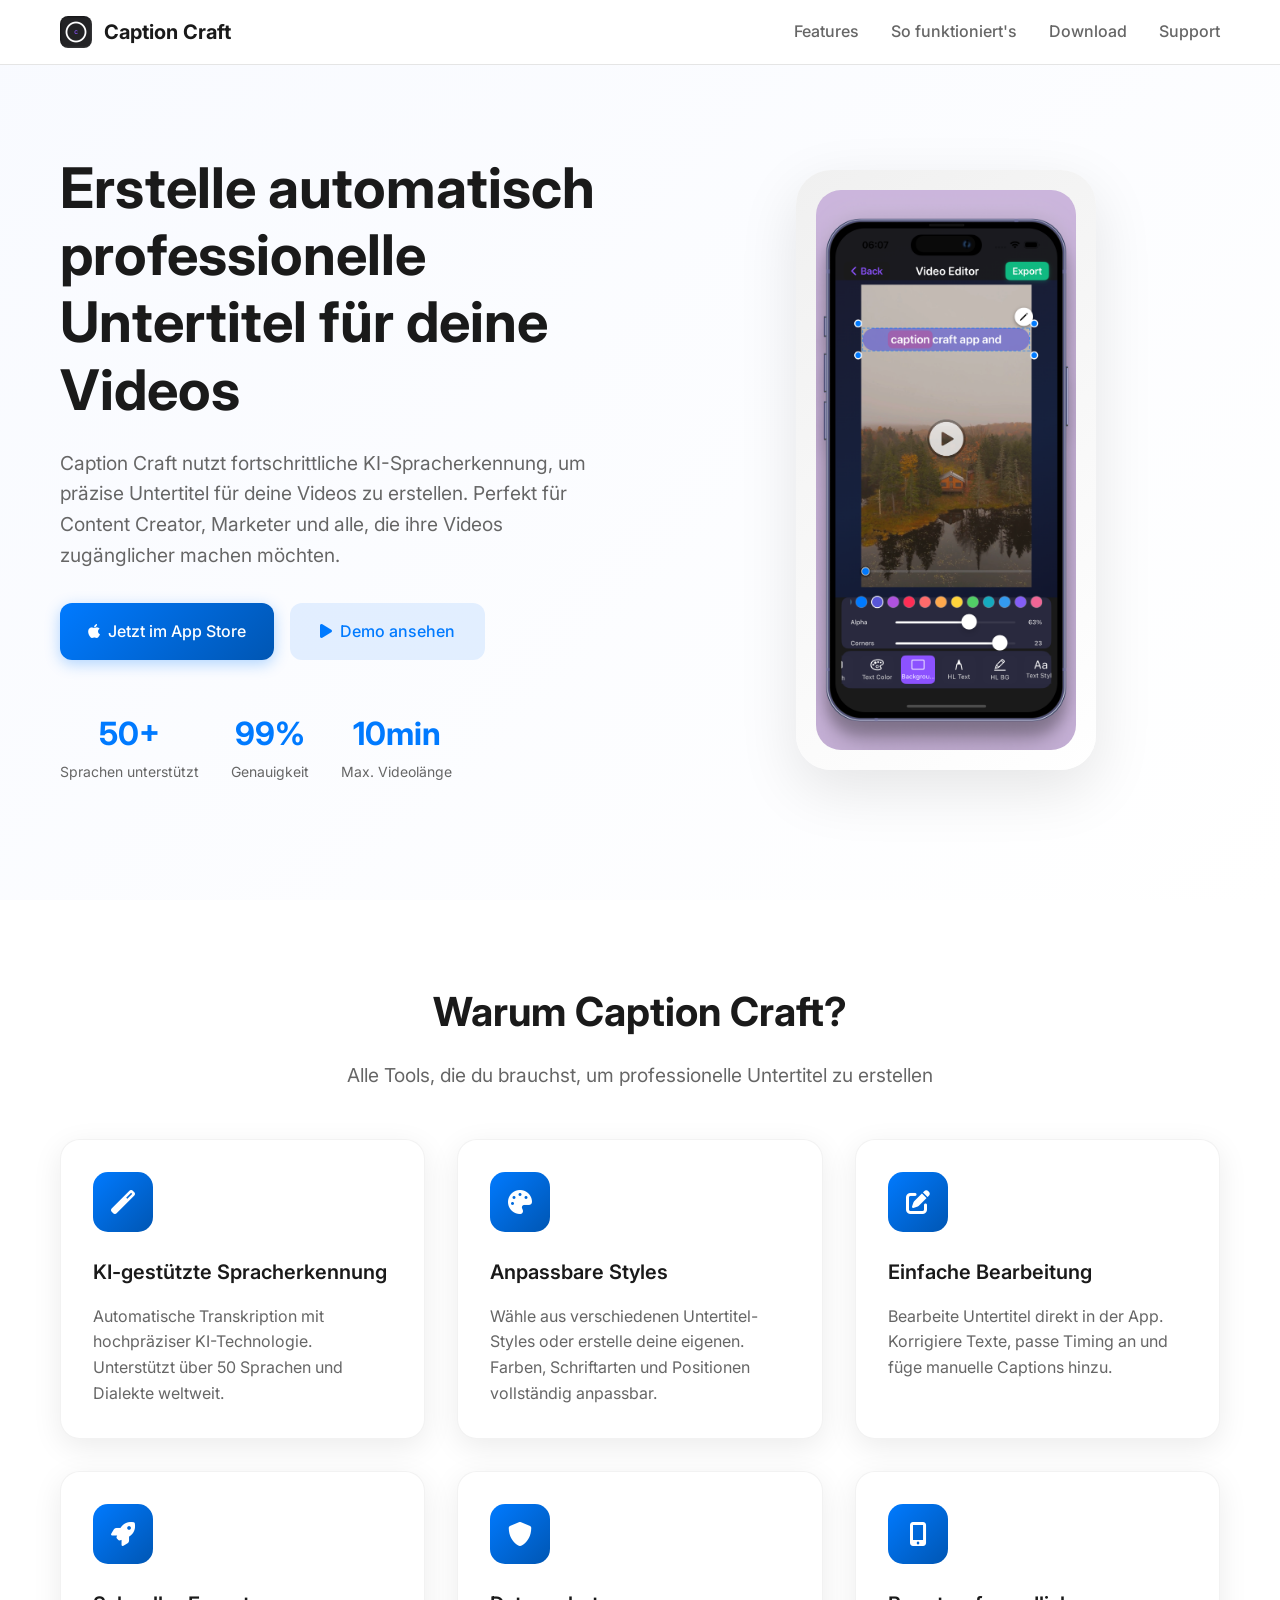
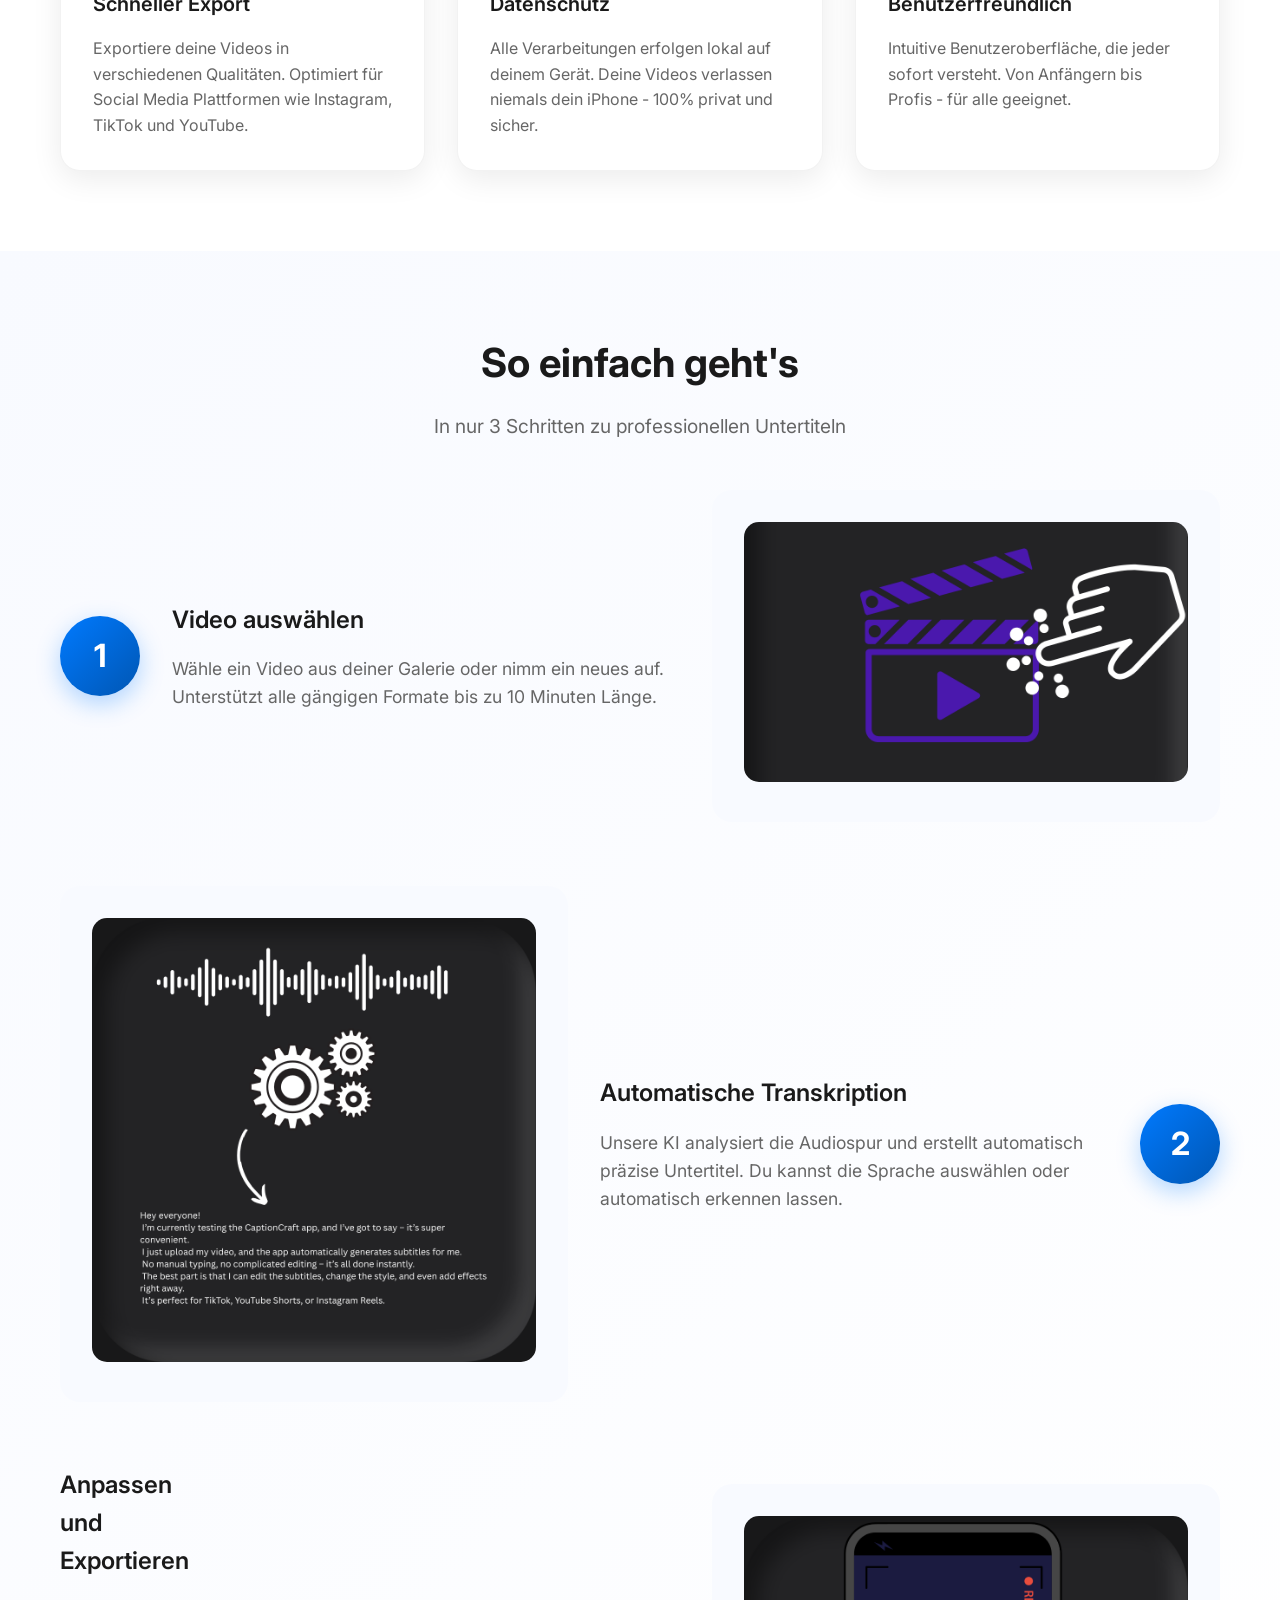
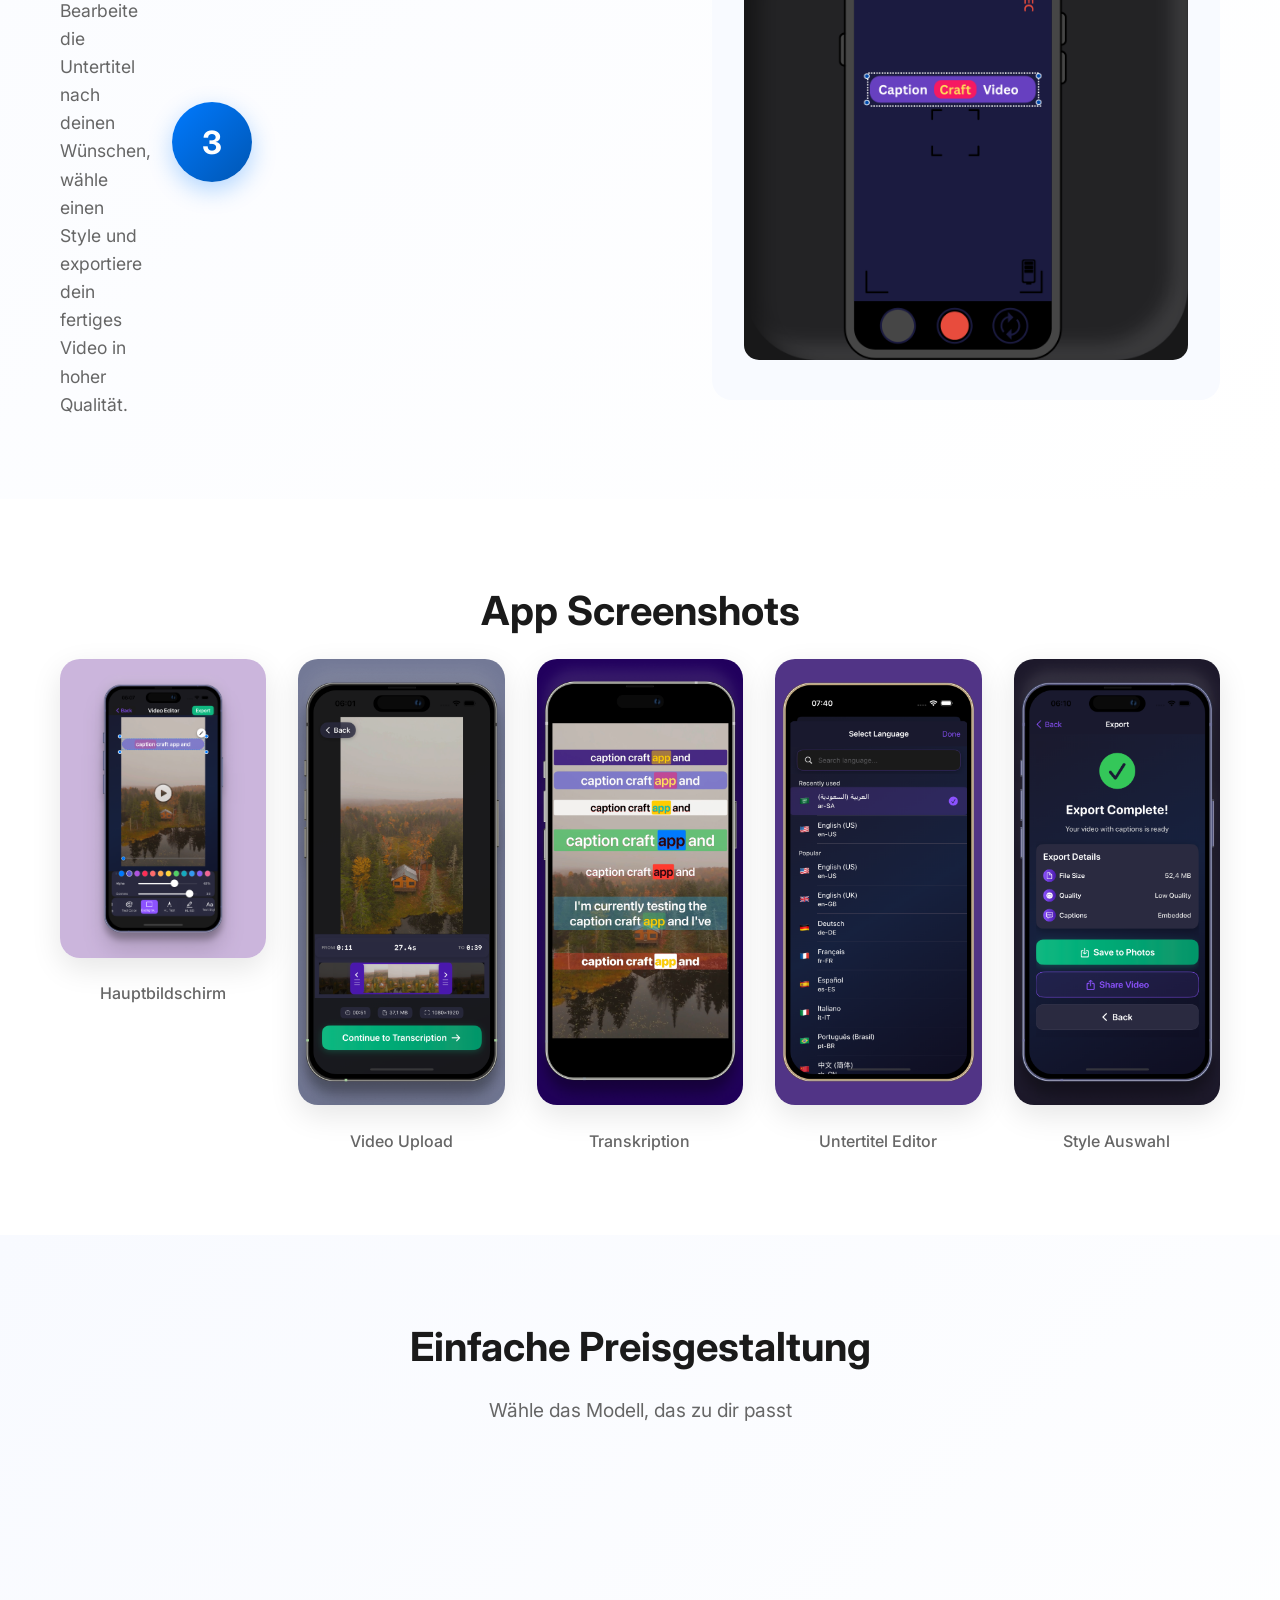
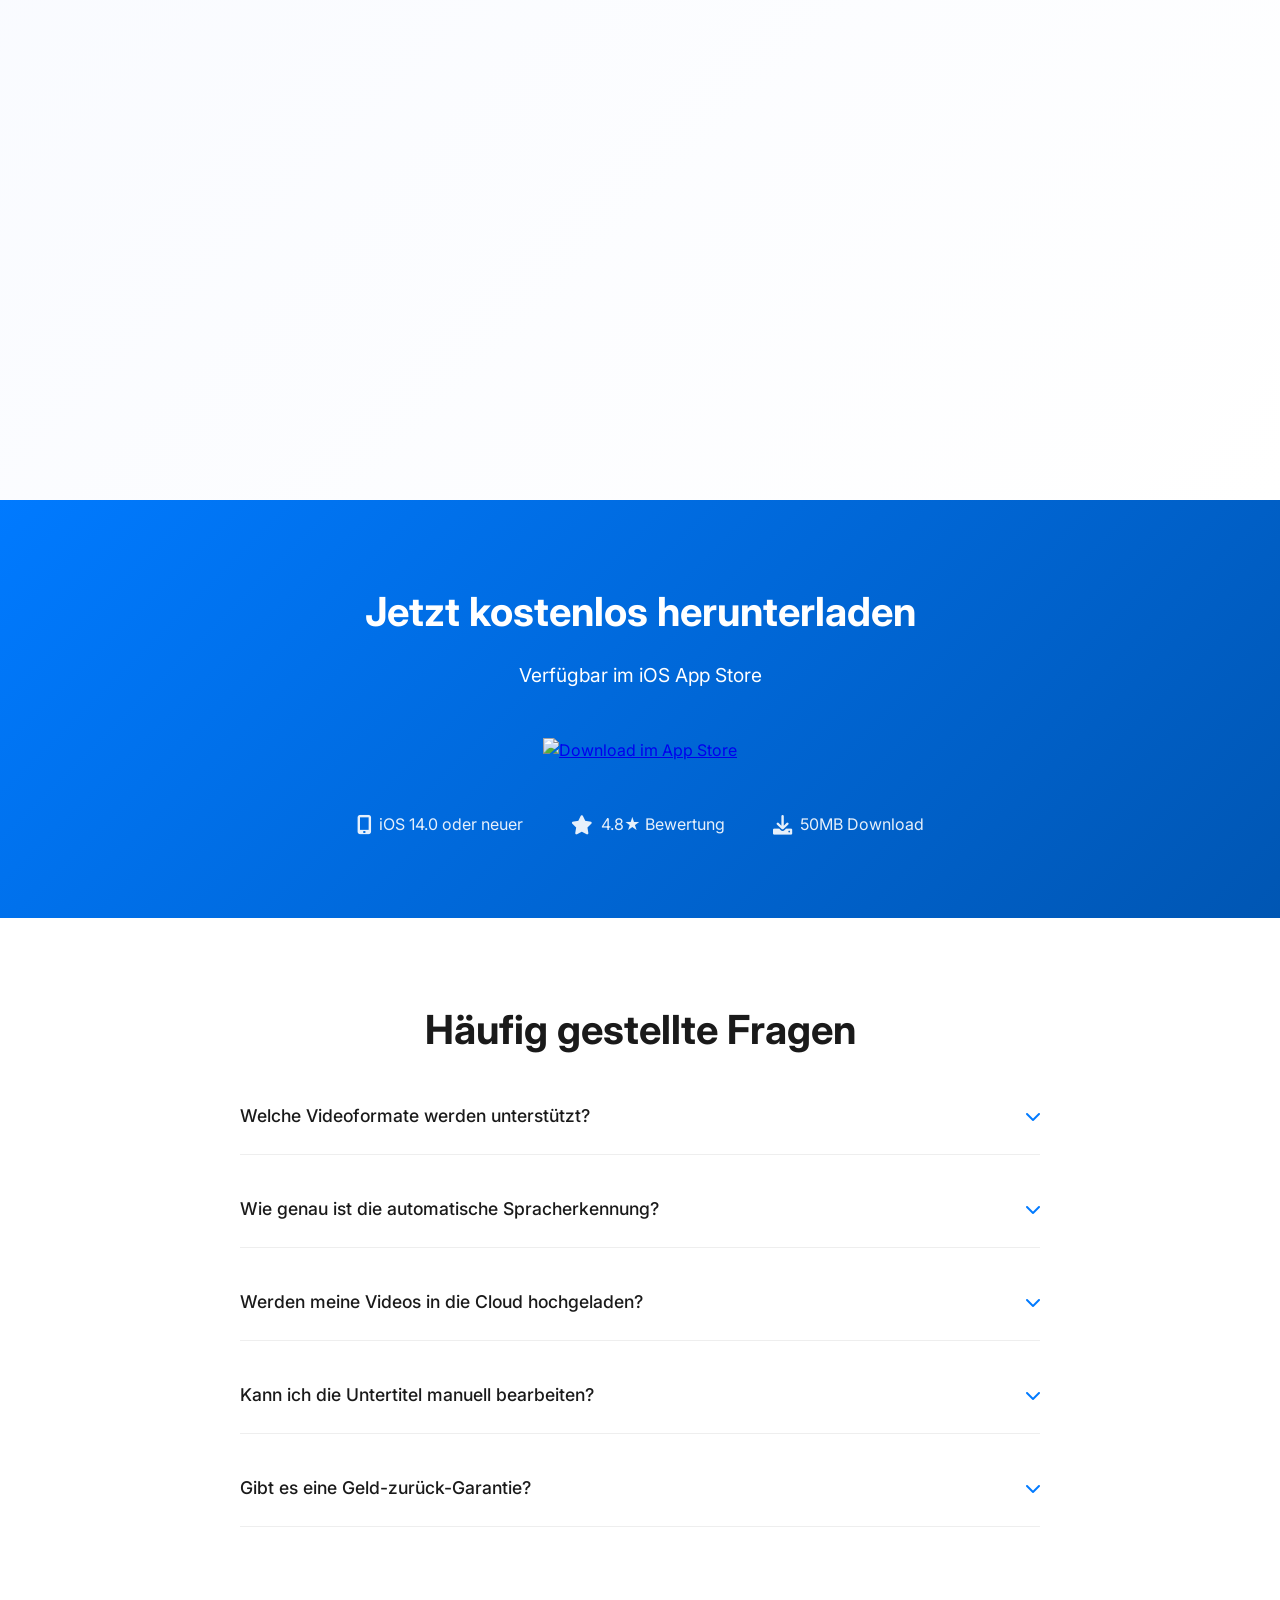
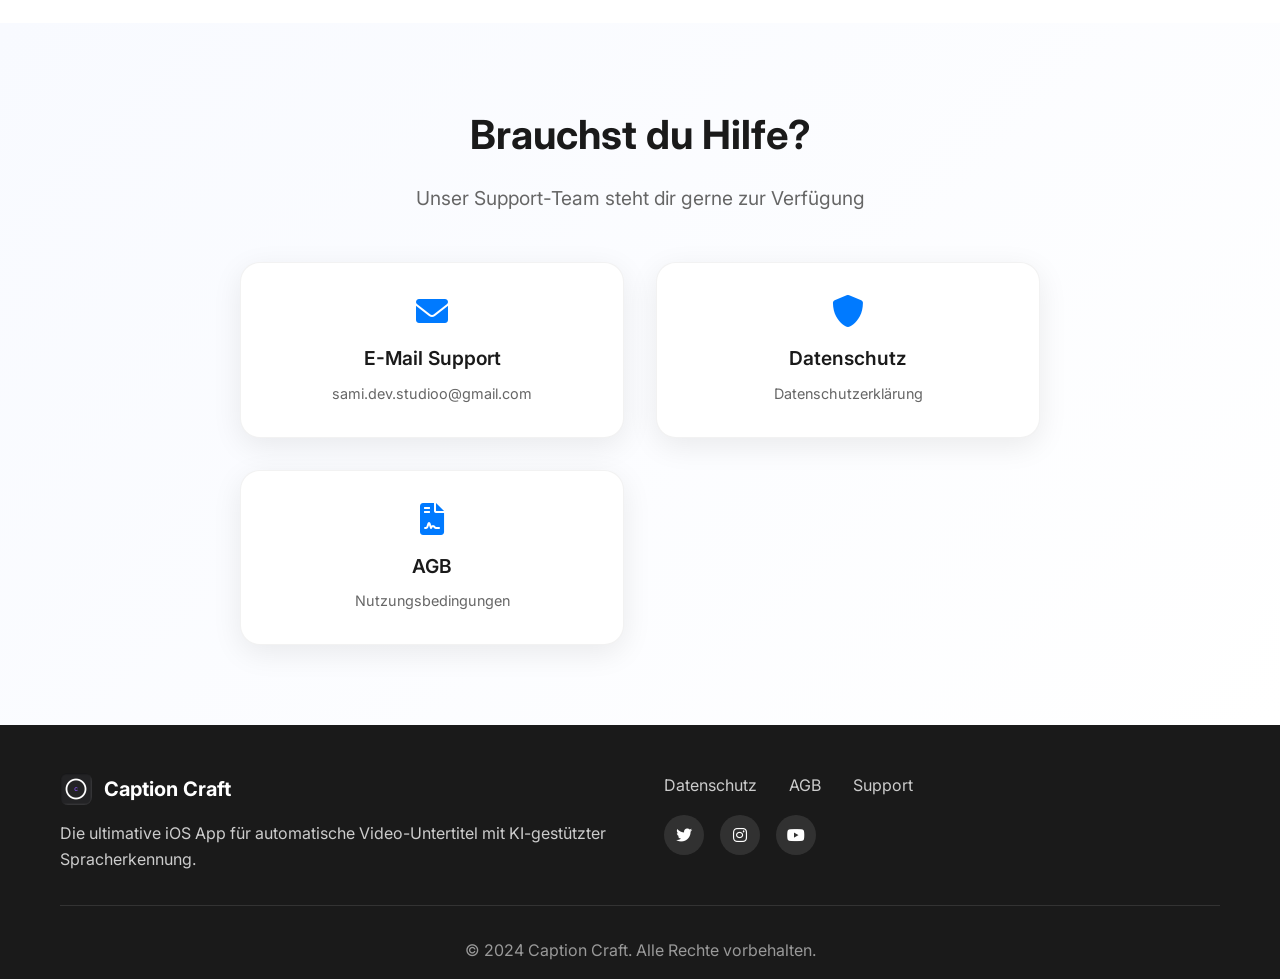
==== commit 7535f70e: "Update email addresses to sami.dev.studioo@gmail.com" ====
--- a/index.html
+++ b/index.html
@@ -9,17 +9,17 @@
 
     <!-- Open Graph / Facebook -->
     <meta property="og:type" content="website">
-    <meta property="og:url" content="https://yourusername.github.io/caption-craft/">
+    <meta property="og:url" content="https://samiomar.github.io/Caption-Craft/">
     <meta property="og:title" content="Caption Craft - Automatische Video-Untertitel für iOS">
     <meta property="og:description" content="Erstelle professionelle Untertitel für deine Videos automatisch mit KI-gestützter Spracherkennung.">
-    <meta property="og:image" content="https://yourusername.github.io/caption-craft/images/og-image.jpg">
+    <meta property="og:image" content="https://samiomar.github.io/Caption-Craft/images/og-image.jpg">
 
     <!-- Twitter -->
     <meta property="twitter:card" content="summary_large_image">
-    <meta property="twitter:url" content="https://yourusername.github.io/caption-craft/">
+    <meta property="twitter:url" content="https://samiomar.github.io/Caption-Craft/">
     <meta property="twitter:title" content="Caption Craft - Automatische Video-Untertitel für iOS">
     <meta property="twitter:description" content="Erstelle professionelle Untertitel für deine Videos automatisch mit KI-gestützter Spracherkennung.">
-    <meta property="twitter:image" content="https://yourusername.github.io/caption-craft/images/og-image.jpg">
+    <meta property="twitter:image" content="https://samiomar.github.io/Caption-Craft/images/og-image.jpg">
 
     <title>Caption Craft - Automatische Video-Untertitel für iOS</title>
     <link rel="stylesheet" href="styles.css">
@@ -370,10 +370,10 @@
                 <p class="section-subtitle">Unser Support-Team steht dir gerne zur Verfügung</p>
 
                 <div class="support-options">
-                    <a href="mailto:support@captioncraft.app" class="support-option">
+                    <a href="mailto:sami.dev.studioo@gmail.com" class="support-option">
                         <i class="fas fa-envelope"></i>
                         <h3>E-Mail Support</h3>
-                        <p>support@captioncraft.app</p>
+                        <p>sami.dev.studioo@gmail.com</p>
                     </a>
 
                     <a href="privacy.html" class="support-option">
@@ -408,7 +408,7 @@
                     <div class="footer-links">
                         <a href="privacy.html">Datenschutz</a>
                         <a href="terms.html">AGB</a>
-                        <a href="mailto:support@captioncraft.app">Support</a>
+                        <a href="mailto:sami.dev.studioo@gmail.com">Support</a>
                     </div>
 
                     <div class="footer-social">
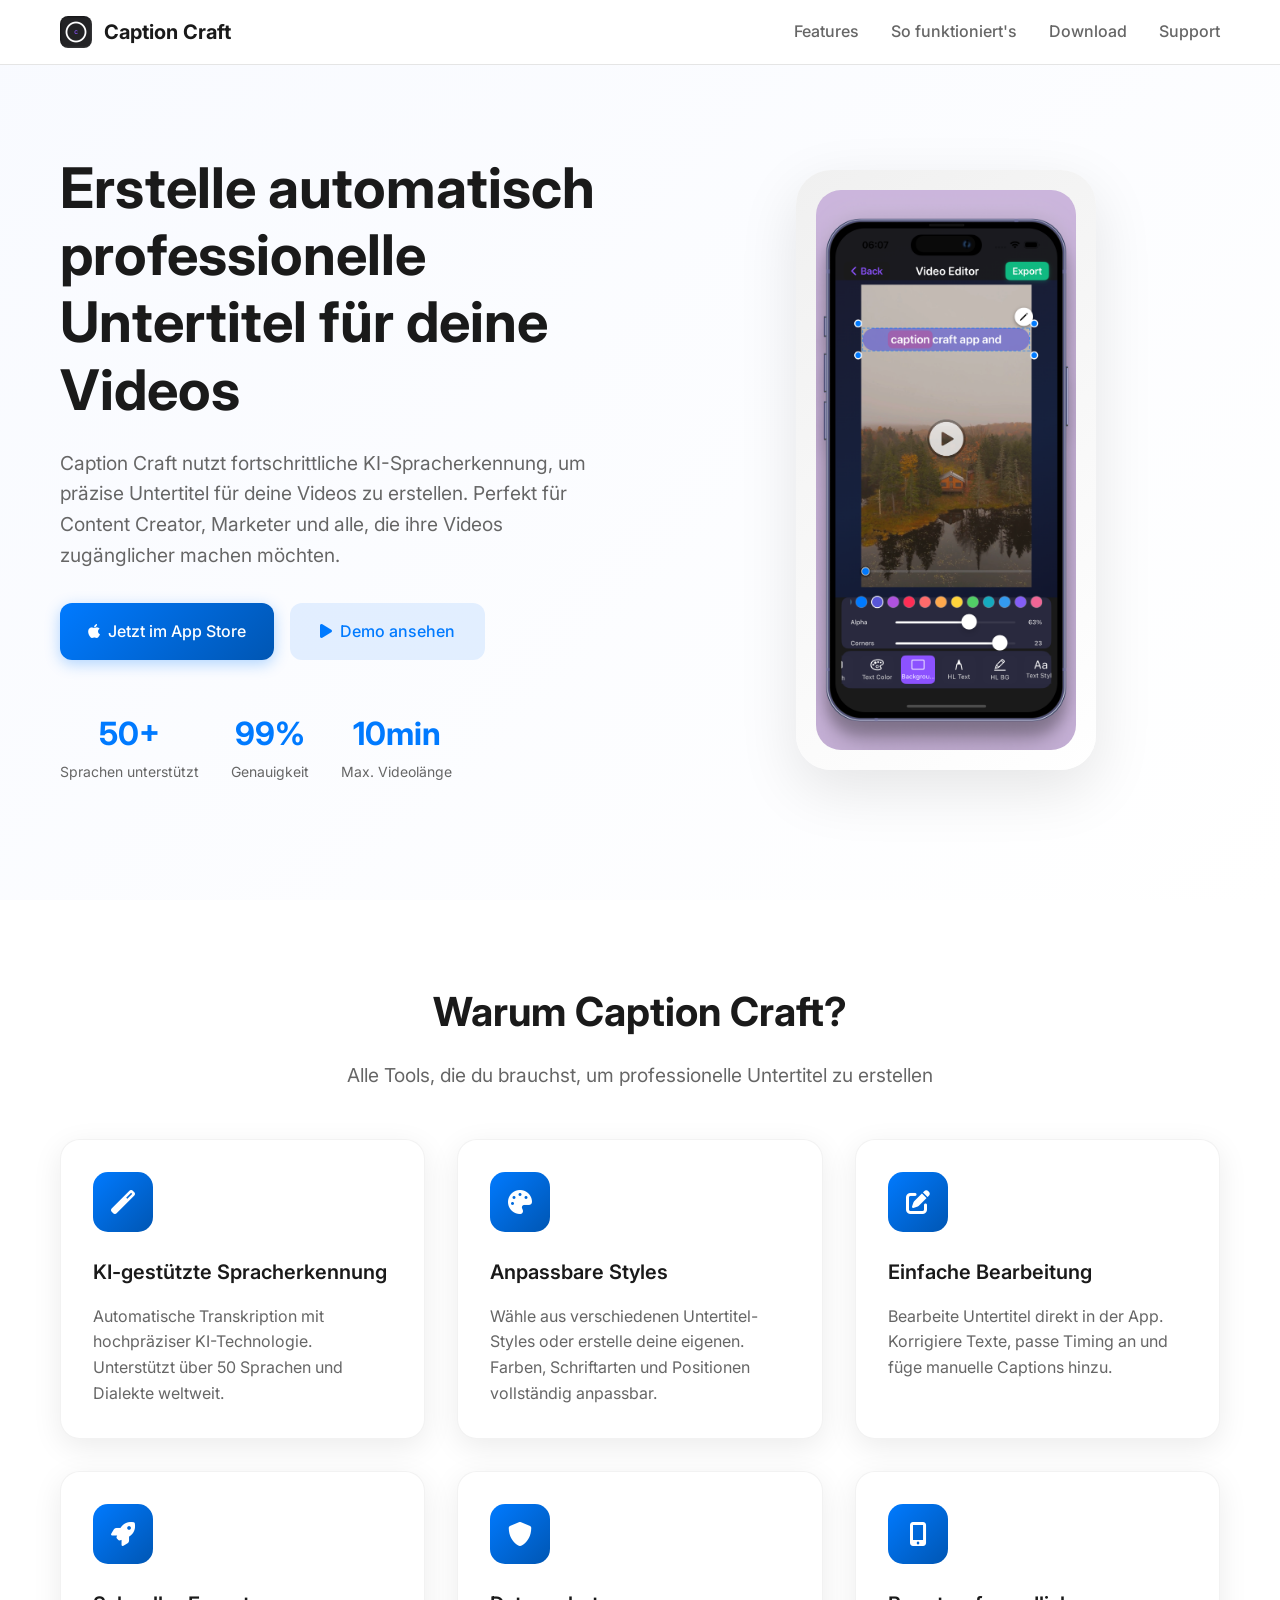
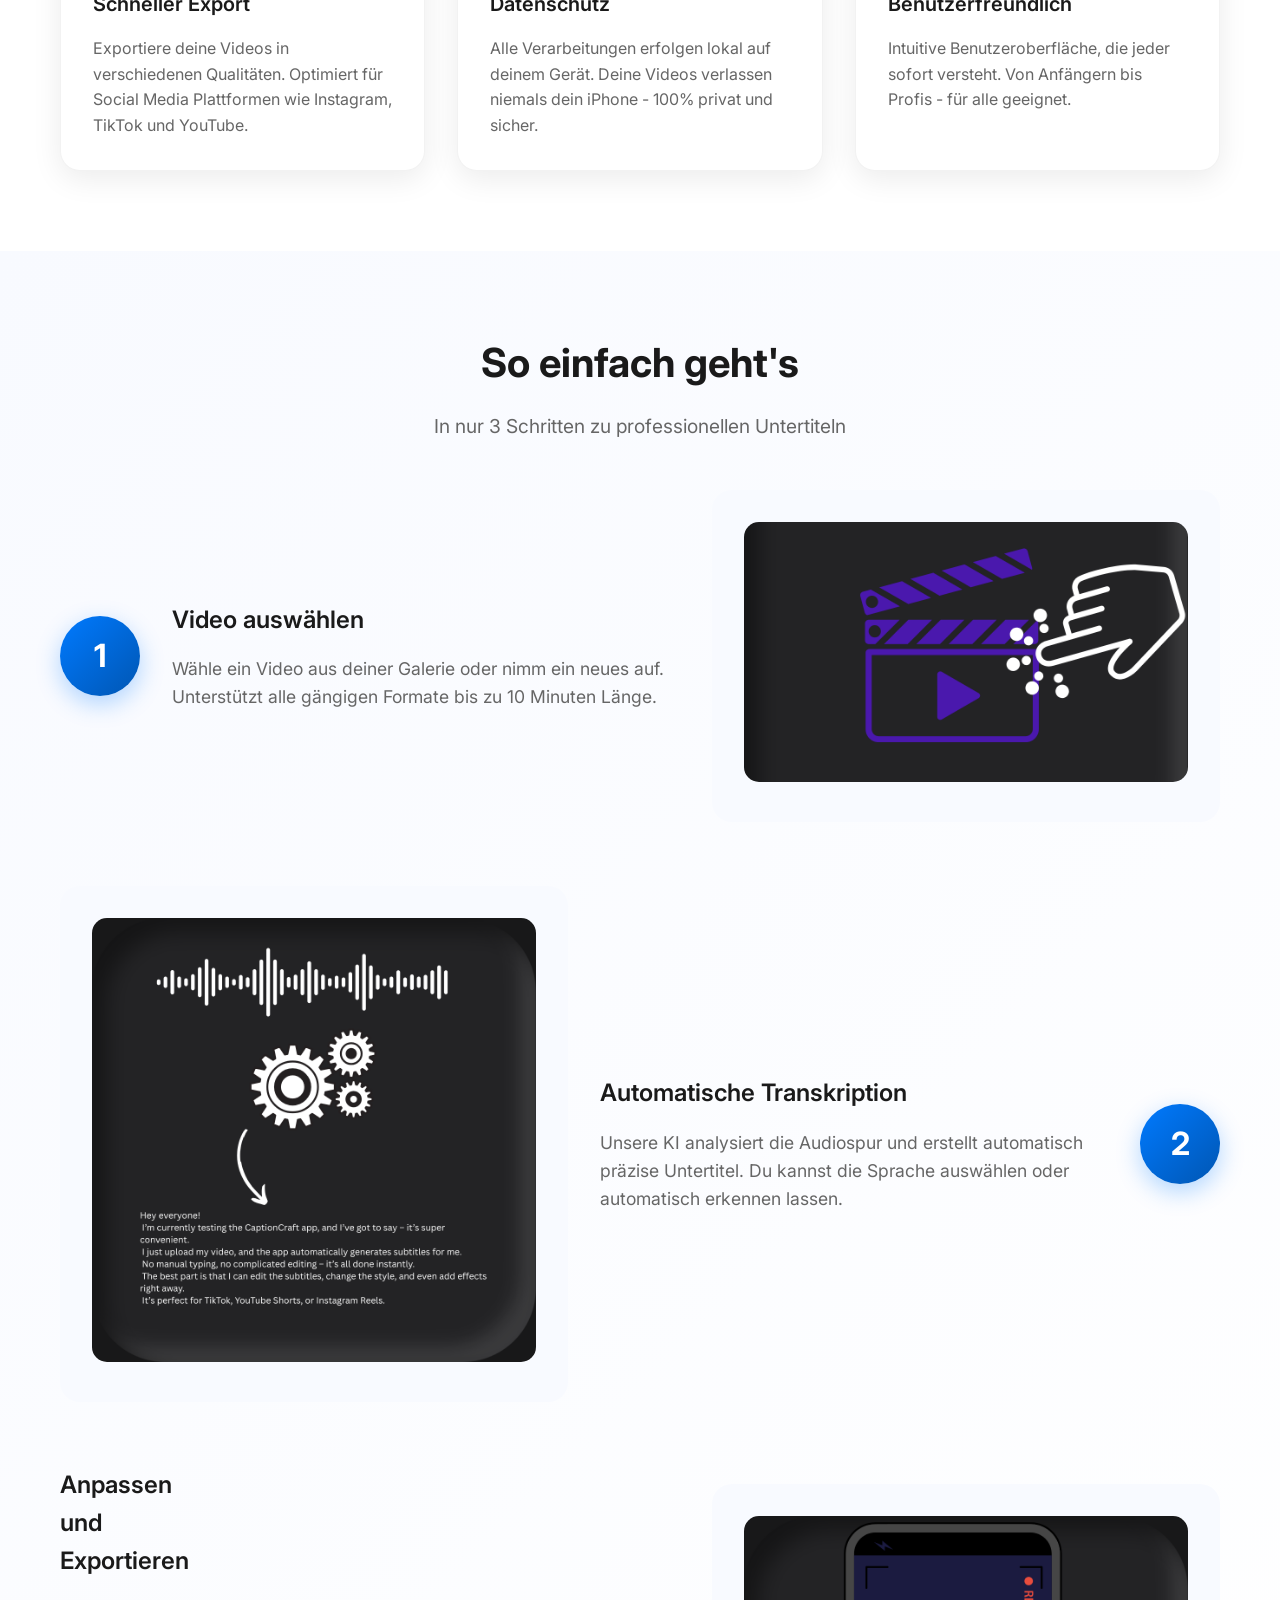
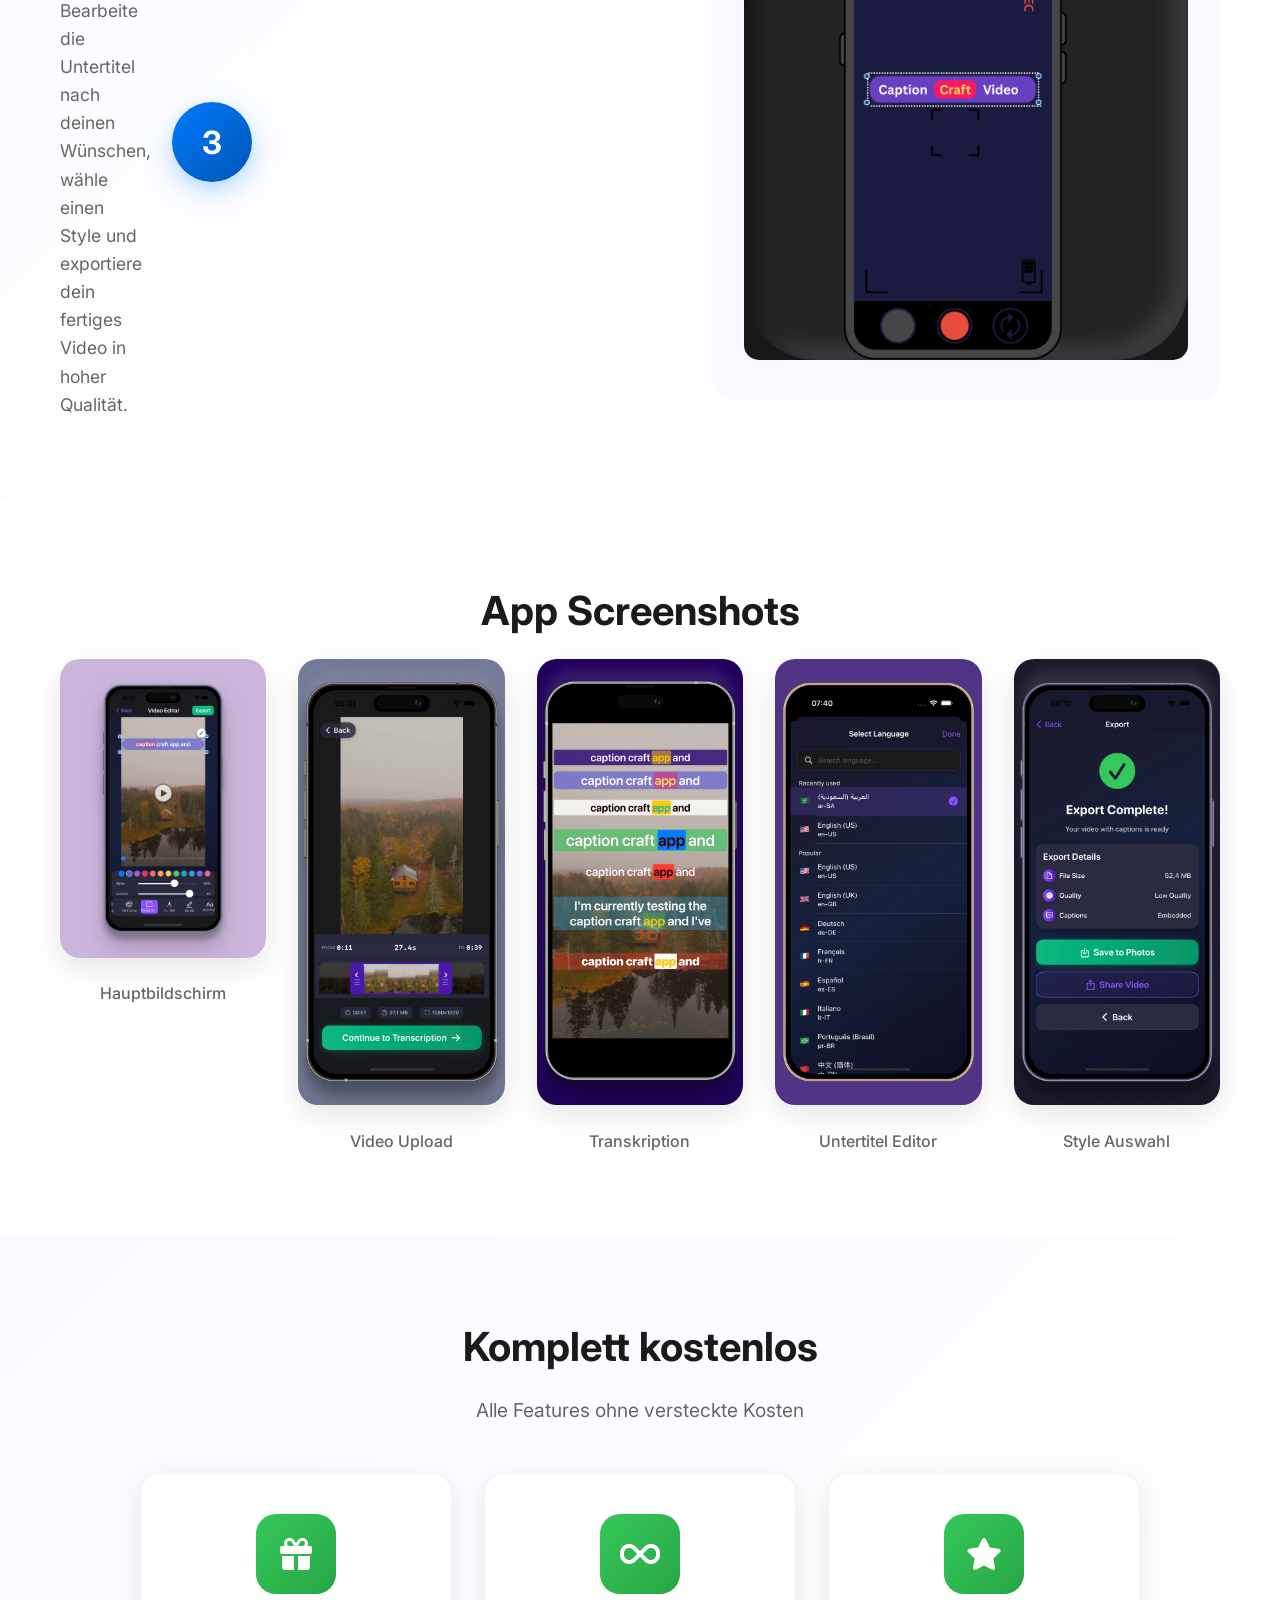
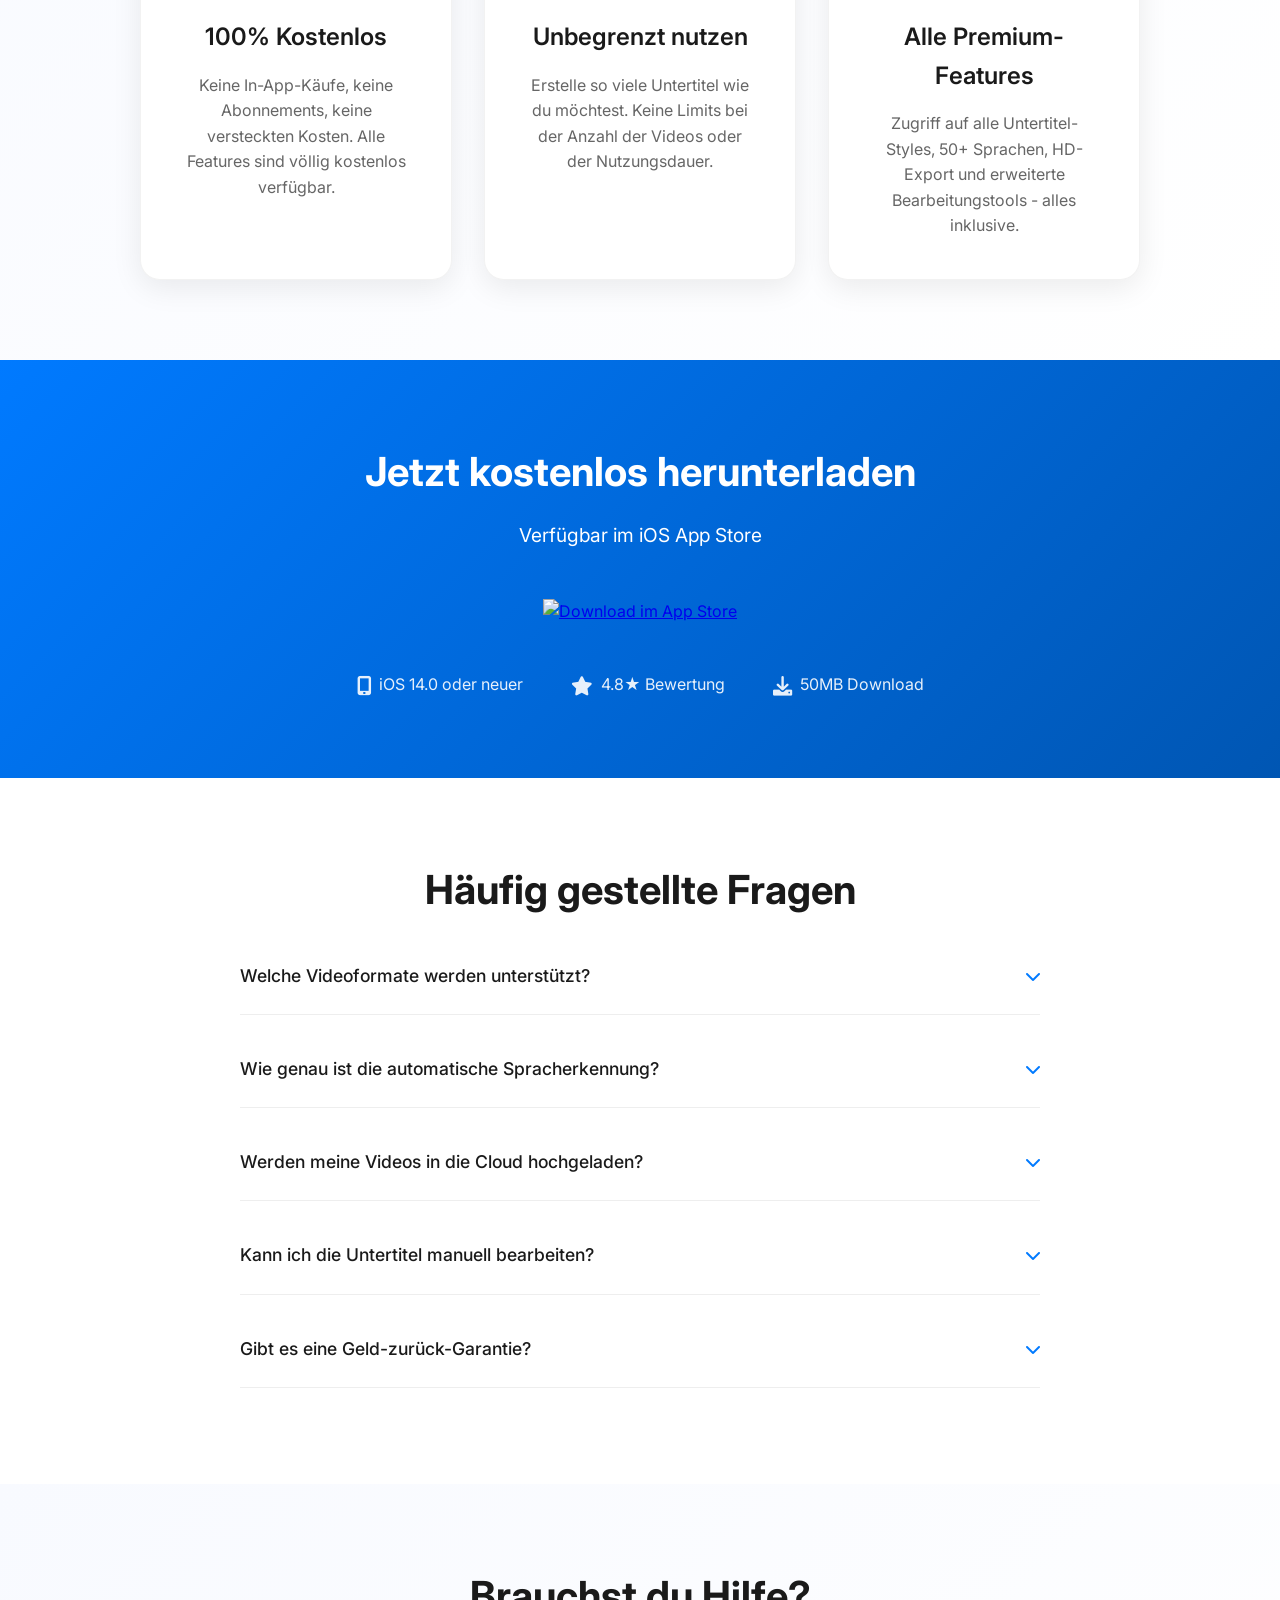
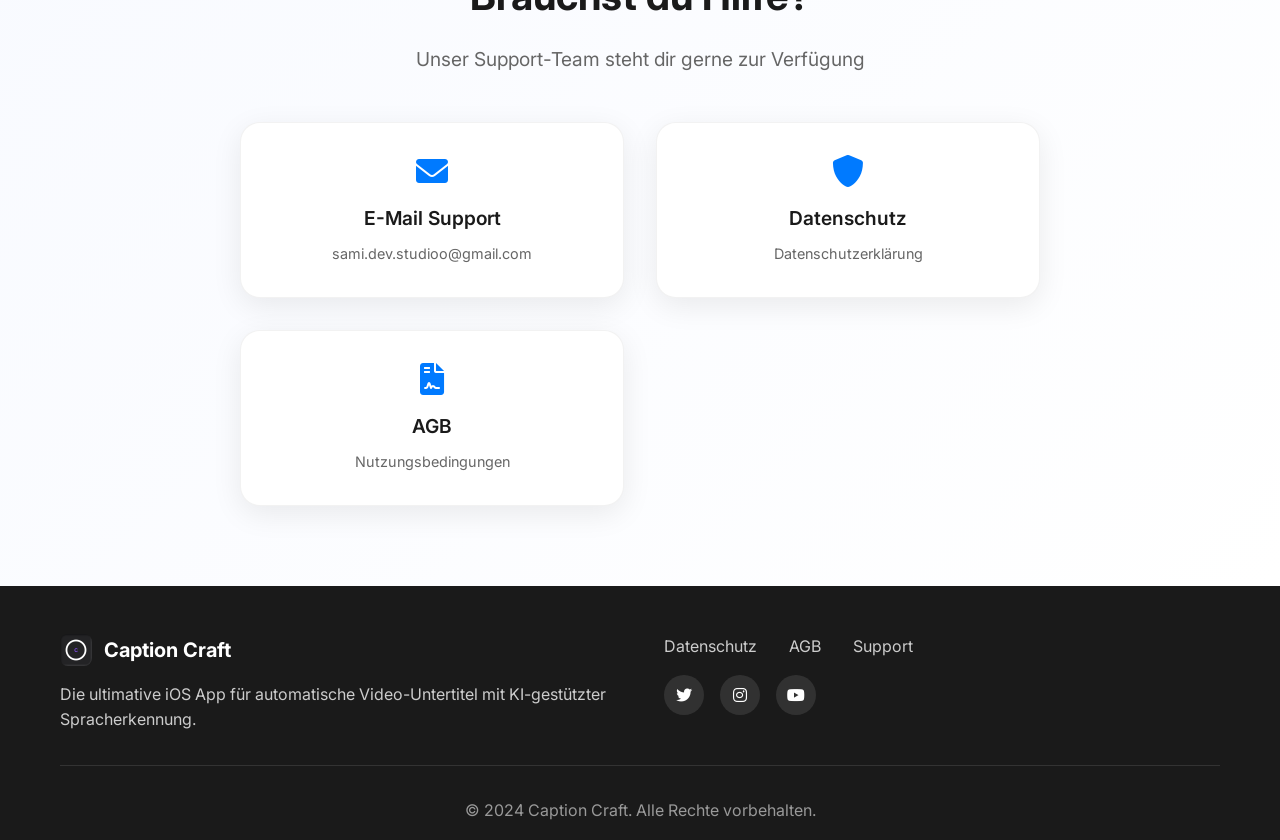
==== commit 3258857c: "Remove pricing section - app is completely free" ====
--- a/index.html
+++ b/index.html
@@ -227,46 +227,35 @@
         </div>
     </section>
 
-    <!-- Pricing Section -->
-    <section class="pricing">
-        <div class="container">
-            <h2 class="section-title">Einfache Preisgestaltung</h2>
-            <p class="section-subtitle">Wähle das Modell, das zu dir passt</p>
-
-            <div class="pricing-cards">
-                <div class="pricing-card">
-                    <h3>Kostenlos</h3>
-                    <div class="price">
-                        <span class="currency">€</span>
-                        <span class="amount">0</span>
-                        <span class="period">/für immer</span>
-                    </div>
-                    <ul class="features-list">
-                        <li><i class="fas fa-check"></i> Bis zu 1 Minute Videos</li>
-                        <li><i class="fas fa-check"></i> Standard Untertitel-Styles</li>
-                        <li><i class="fas fa-check"></i> Grundlegende Bearbeitung</li>
-                        <li><i class="fas fa-check"></i> 5 Sprachen</li>
-                    </ul>
-                    <a href="#download" class="btn btn-outline">Kostenlos starten</a>
-                </div>
-
-                <div class="pricing-card featured">
-                    <div class="popular-badge">Beliebt</div>
-                    <h3>Premium</h3>
-                    <div class="price">
-                        <span class="currency">€</span>
-                        <span class="amount">2.99</span>
-                        <span class="period">/Video</span>
-                    </div>
-                    <ul class="features-list">
-                        <li><i class="fas fa-check"></i> Bis zu 10 Minuten Videos</li>
-                        <li><i class="fas fa-check"></i> Alle Untertitel-Styles</li>
-                        <li><i class="fas fa-check"></i> Erweiterte Bearbeitung</li>
-                        <li><i class="fas fa-check"></i> 50+ Sprachen</li>
-                        <li><i class="fas fa-check"></i> HD Export</li>
-                        <li><i class="fas fa-check"></i> Keine Wasserzeichen</li>
-                    </ul>
-                    <a href="#download" class="btn btn-primary">Werbung ansehen</a>
+    <!-- Free App Section -->
+    <section class="free-app">
+        <div class="container">
+            <h2 class="section-title">Komplett kostenlos</h2>
+            <p class="section-subtitle">Alle Features ohne versteckte Kosten</p>
+
+            <div class="free-features">
+                <div class="free-feature">
+                    <div class="feature-icon">
+                        <i class="fas fa-gift"></i>
+                    </div>
+                    <h3>100% Kostenlos</h3>
+                    <p>Keine In-App-Käufe, keine Abonnements, keine versteckten Kosten. Alle Features sind völlig kostenlos verfügbar.</p>
+                </div>
+
+                <div class="free-feature">
+                    <div class="feature-icon">
+                        <i class="fas fa-infinity"></i>
+                    </div>
+                    <h3>Unbegrenzt nutzen</h3>
+                    <p>Erstelle so viele Untertitel wie du möchtest. Keine Limits bei der Anzahl der Videos oder der Nutzungsdauer.</p>
+                </div>
+
+                <div class="free-feature">
+                    <div class="feature-icon">
+                        <i class="fas fa-star"></i>
+                    </div>
+                    <h3>Alle Premium-Features</h3>
+                    <p>Zugriff auf alle Untertitel-Styles, 50+ Sprachen, HD-Export und erweiterte Bearbeitungstools - alles inklusive.</p>
                 </div>
             </div>
         </div>
--- a/styles.css
+++ b/styles.css
@@ -411,21 +411,21 @@
     color: #666;
 }
 
-/* Pricing Section */
-.pricing {
+/* Free App Section */
+.free-app {
     padding: 80px 0;
     background: linear-gradient(135deg, #f8faff 0%, #ffffff 100%);
 }
 
-.pricing-cards {
+.free-features {
     display: grid;
     grid-template-columns: repeat(auto-fit, minmax(300px, 1fr));
     gap: 2rem;
-    max-width: 800px;
+    max-width: 1000px;
     margin: 0 auto;
 }
 
-.pricing-card {
+.free-feature {
     background: #ffffff;
     border-radius: 20px;
     padding: 2.5rem;
@@ -436,73 +436,37 @@
     position: relative;
 }
 
-.pricing-card:hover {
+.free-feature:hover {
     transform: translateY(-5px);
     box-shadow: 0 15px 40px rgba(0, 0, 0, 0.12);
 }
 
-.pricing-card.featured {
-    border: 2px solid #007AFF;
-    transform: scale(1.05);
-}
-
-.popular-badge {
-    position: absolute;
-    top: -15px;
-    left: 50%;
-    transform: translateX(-50%);
-    background: linear-gradient(135deg, #007AFF 0%, #0056b3 100%);
+.free-feature .feature-icon {
+    width: 80px;
+    height: 80px;
+    background: linear-gradient(135deg, #34C759 0%, #28a745 100%);
+    border-radius: 20px;
+    display: flex;
+    align-items: center;
+    justify-content: center;
+    margin: 0 auto 1.5rem auto;
+}
+
+.free-feature .feature-icon i {
+    font-size: 2rem;
     color: white;
-    padding: 8px 20px;
-    border-radius: 20px;
-    font-size: 0.875rem;
-    font-weight: 600;
-}
-
-.pricing-card h3 {
+}
+
+.free-feature h3 {
     font-size: 1.5rem;
     font-weight: 600;
     margin-bottom: 1rem;
     color: #1a1a1a;
 }
 
-.price {
-    margin-bottom: 2rem;
-}
-
-.currency {
-    font-size: 1.5rem;
-    font-weight: 600;
-    color: #007AFF;
-}
-
-.amount {
-    font-size: 3rem;
-    font-weight: 700;
-    color: #007AFF;
-}
-
-.period {
-    font-size: 1rem;
-    color: #666;
-}
-
-.features-list {
-    list-style: none;
-    margin-bottom: 2rem;
-    text-align: left;
-}
-
-.features-list li {
-    display: flex;
-    align-items: center;
-    gap: 12px;
-    margin-bottom: 12px;
-    color: #666;
-}
-
-.features-list i {
-    color: #007AFF;
+.free-feature p {
+    color: #666;
+    line-height: 1.6;
     font-size: 1rem;
 }
 
@@ -814,9 +778,6 @@
         gap: 1.5rem;
     }
 
-    .pricing-card.featured {
-        transform: none;
-    }
 }
 
 @media (max-width: 480px) {
@@ -839,7 +800,7 @@
     .features,
     .how-it-works,
     .screenshots,
-    .pricing,
+    .free-app,
     .download,
     .faq,
     .support {
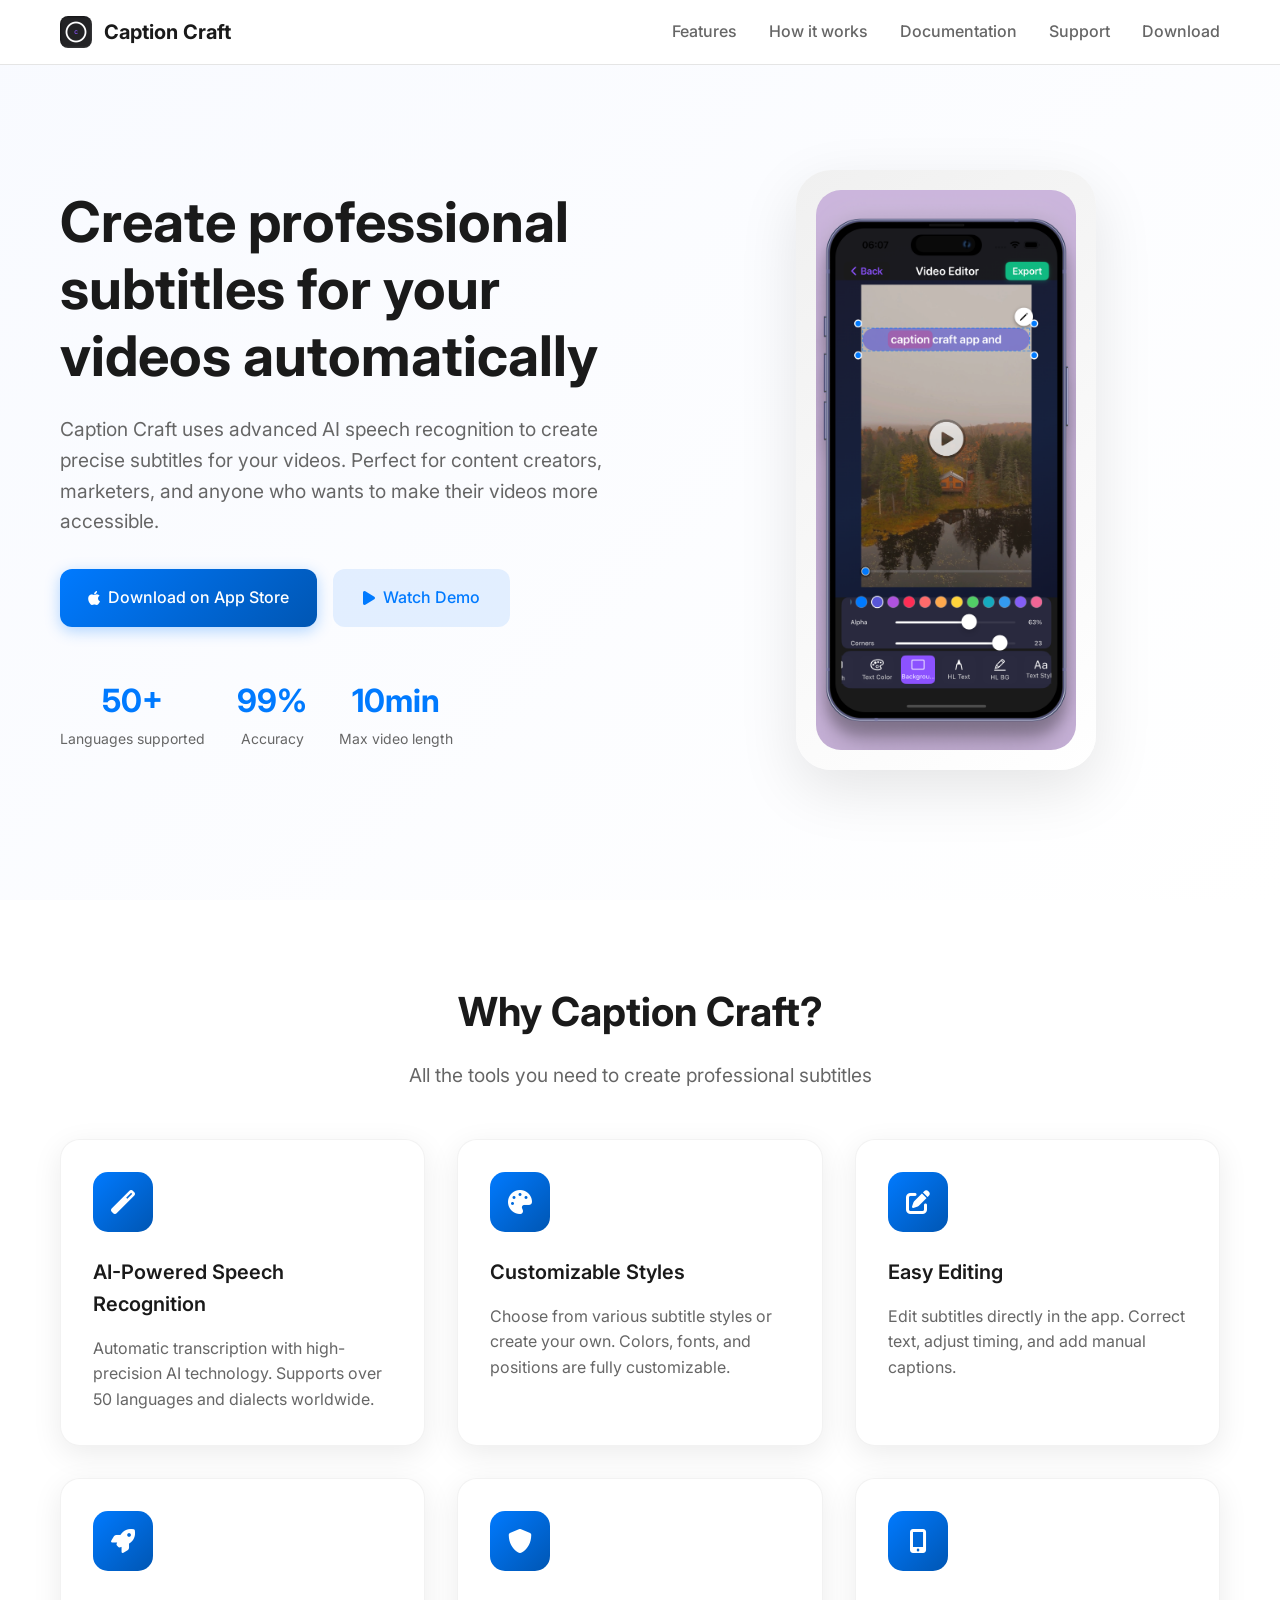
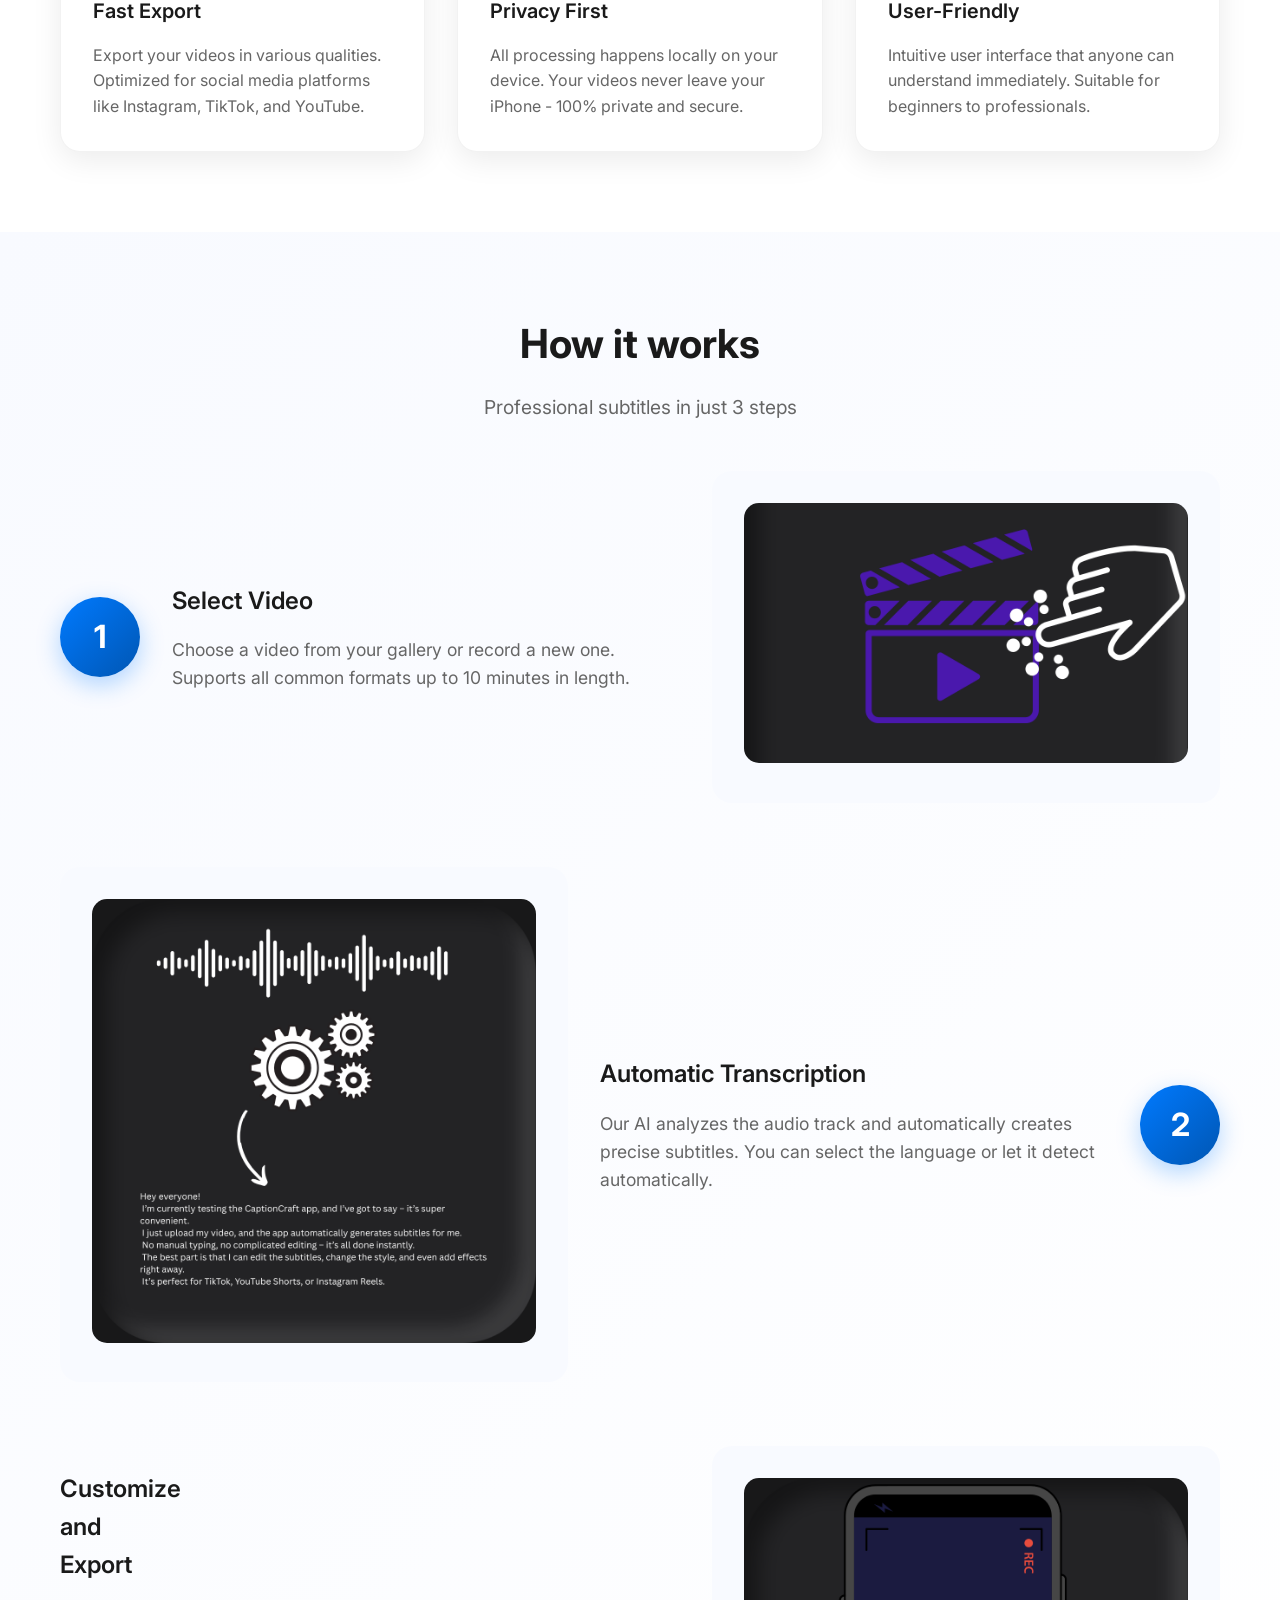
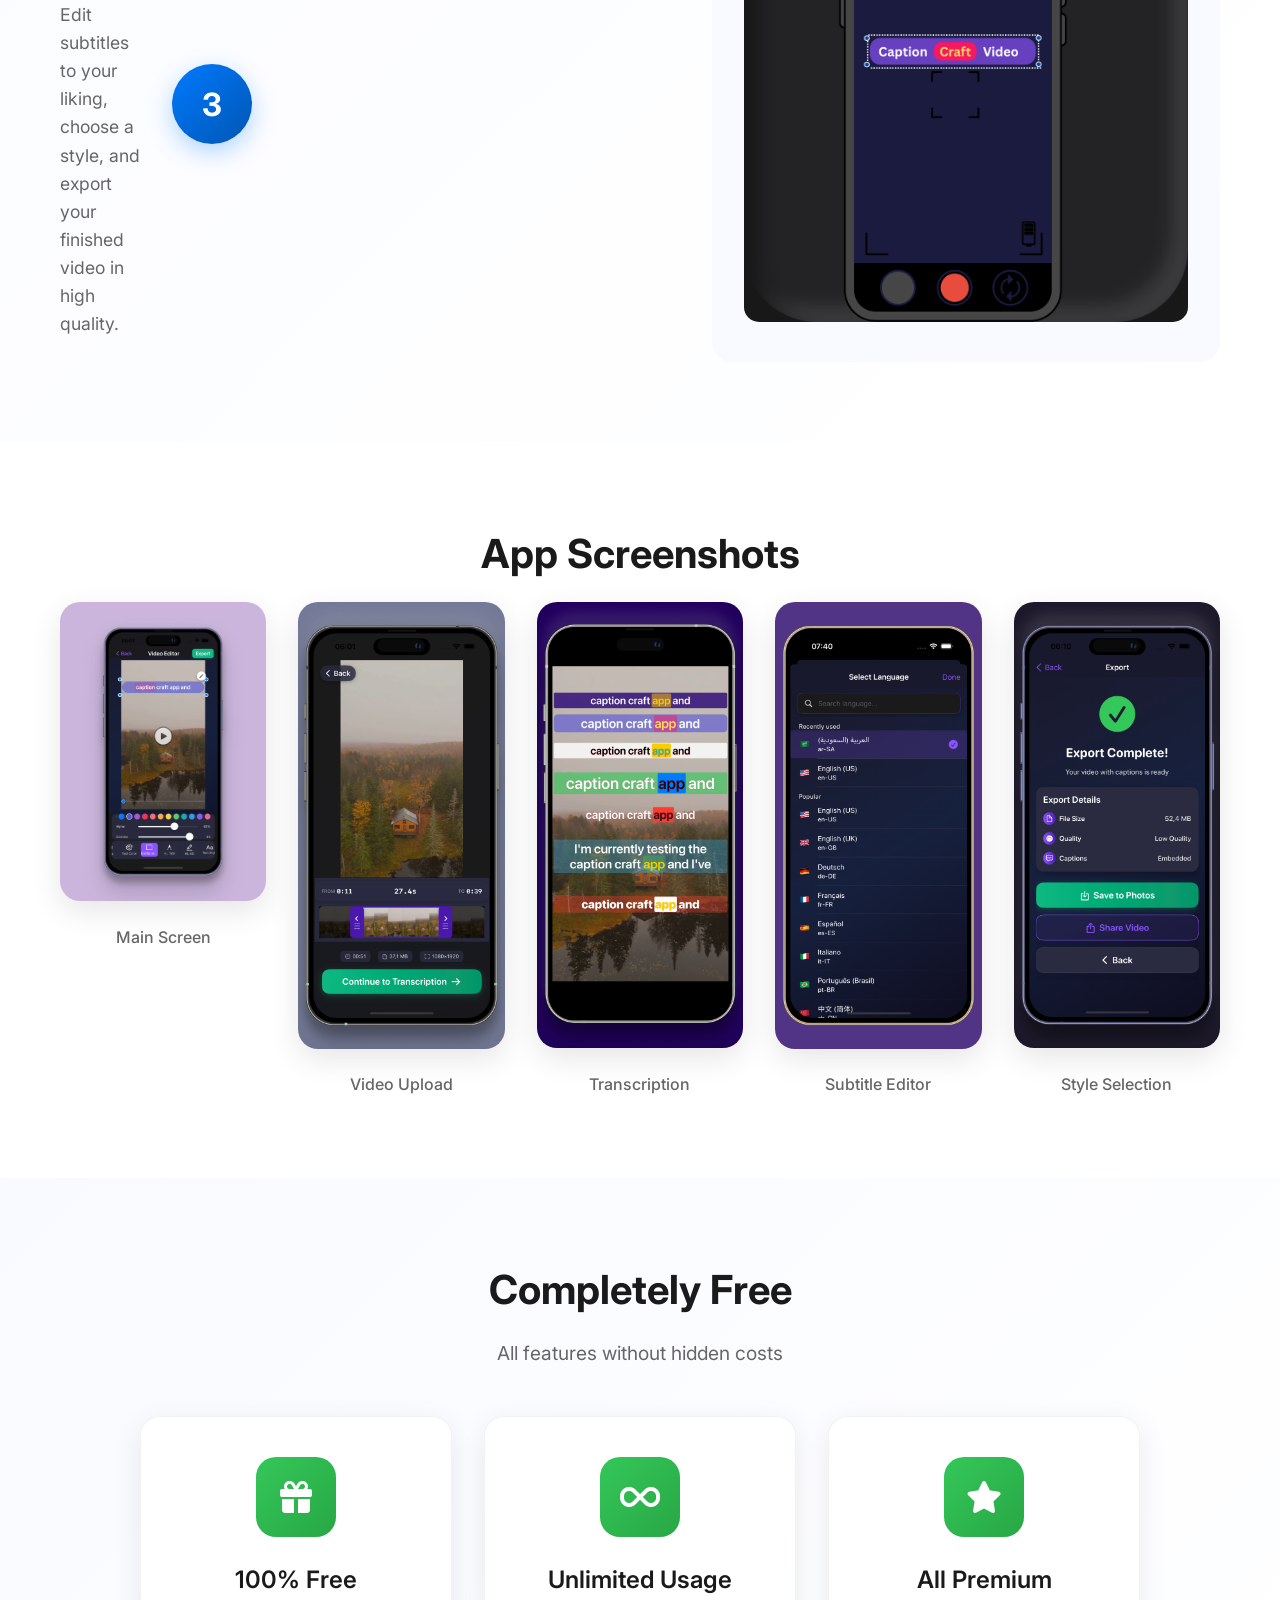
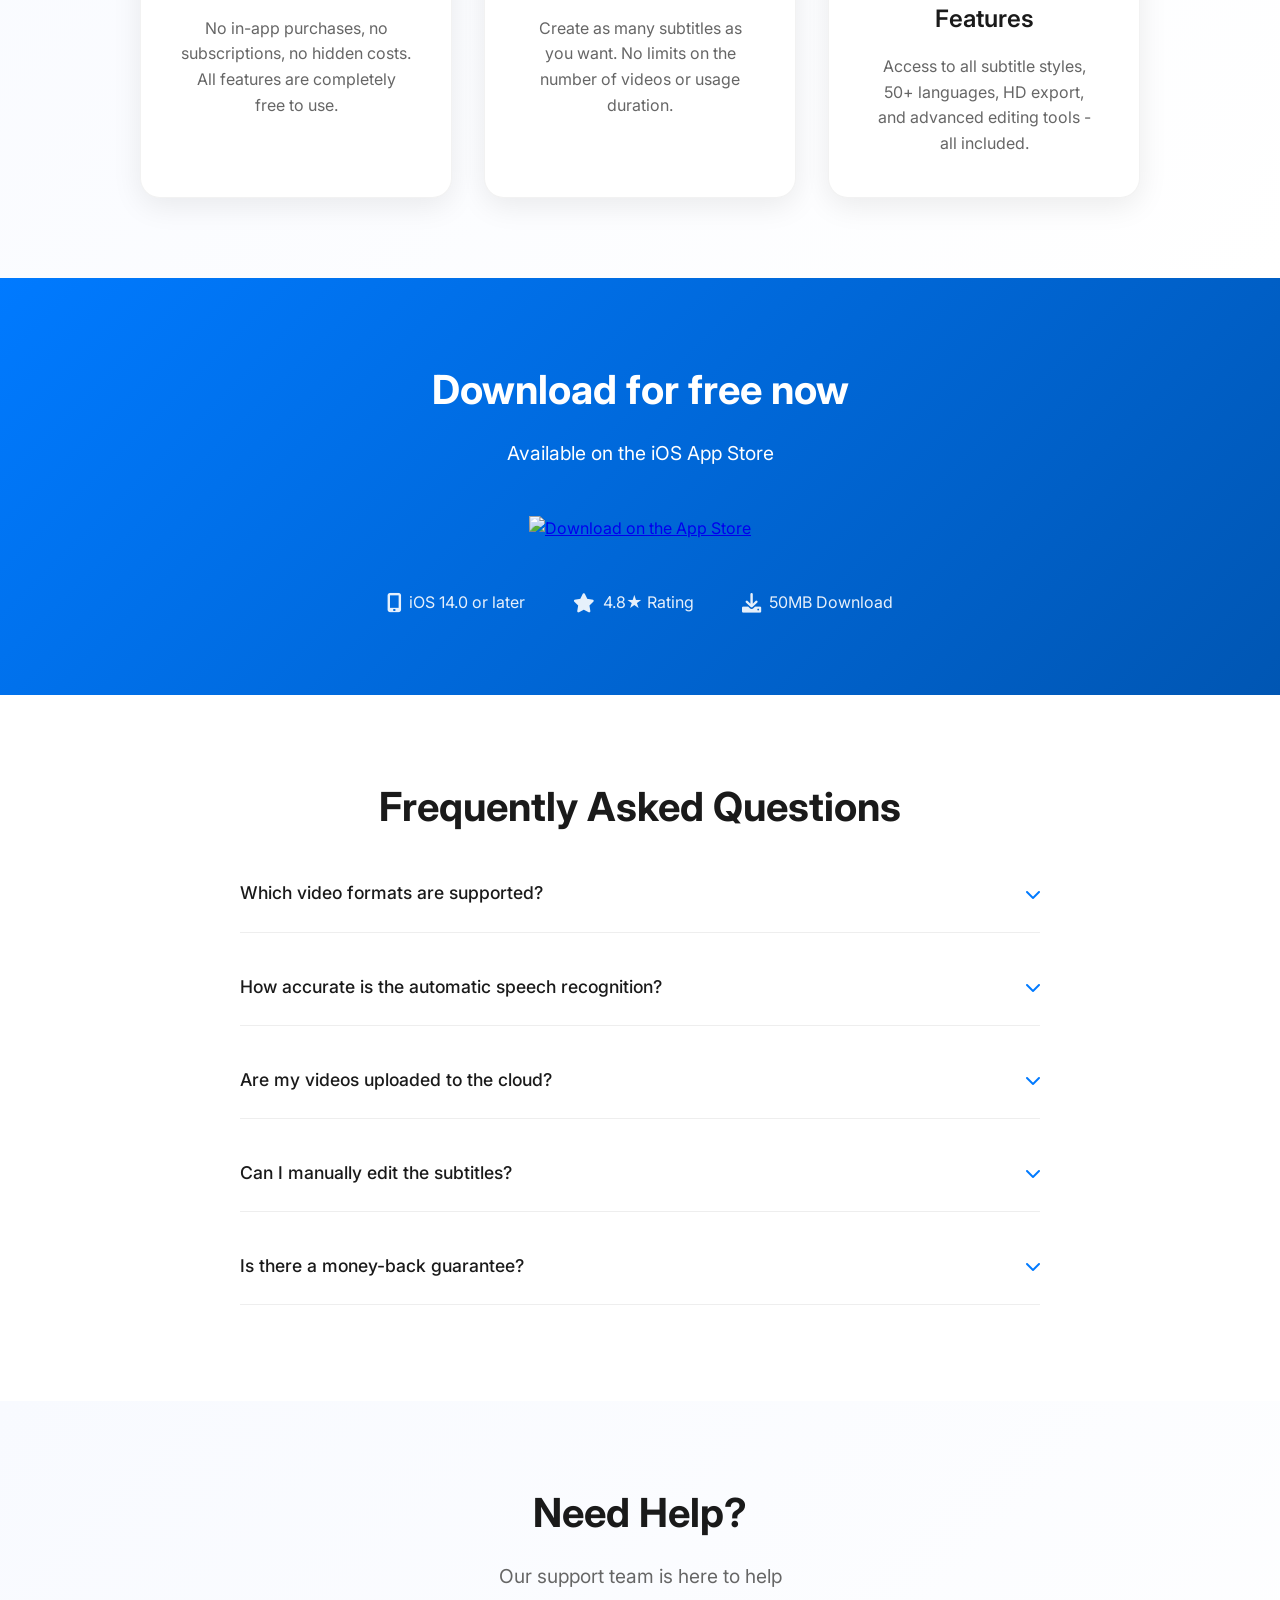
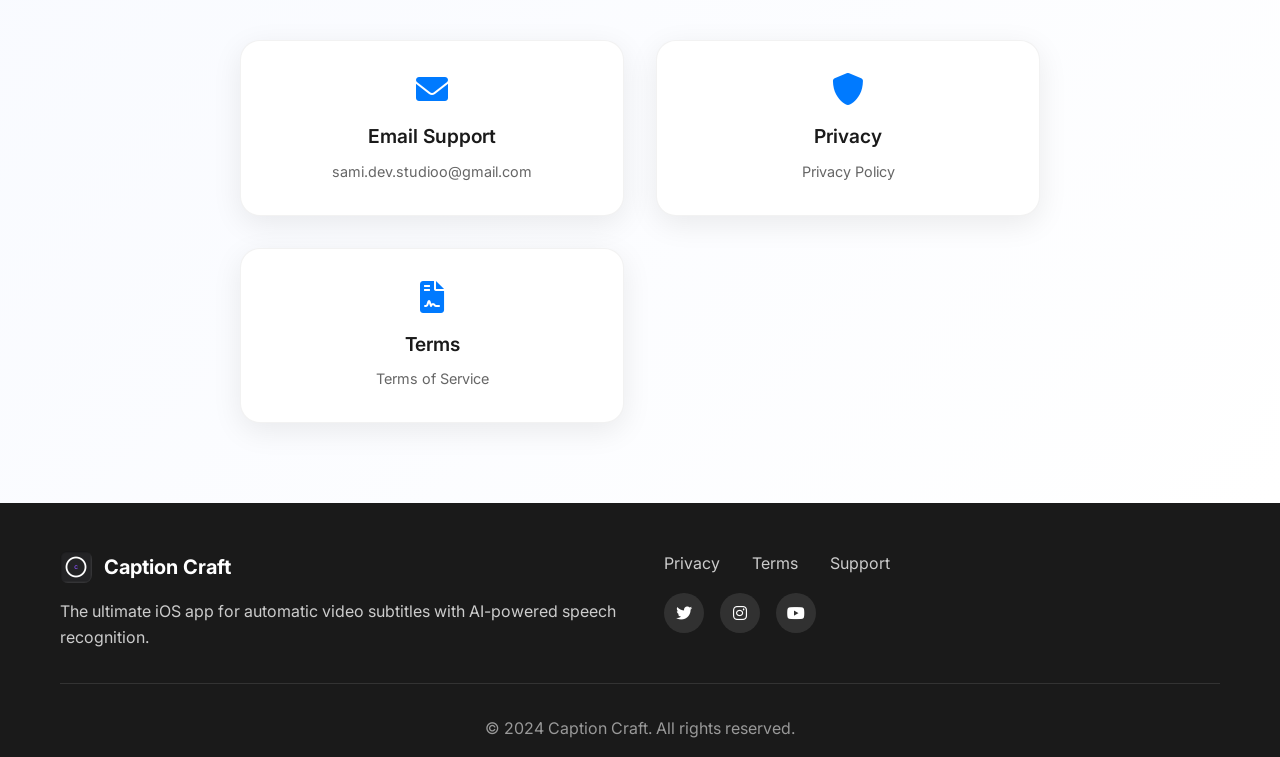
==== commit c89724d0: "Add professional documentation website and support pages - docs.html: Interactive documentation with" ====
--- a/index.html
+++ b/index.html
@@ -1,27 +1,27 @@
 <!DOCTYPE html>
-<html lang="de">
+<html lang="en">
 <head>
     <meta charset="UTF-8">
     <meta name="viewport" content="width=device-width, initial-scale=1.0">
-    <meta name="description" content="Caption Craft - Die ultimative iOS App für automatische Video-Untertitel. Erstelle professionelle Captions für deine Videos mit KI-gestützter Spracherkennung.">
-    <meta name="keywords" content="Video Untertitel, iOS App, Captions, Spracherkennung, Video Editor, Mobile App">
+    <meta name="description" content="Caption Craft - The ultimate iOS app for automatic video subtitles. Create professional captions for your videos with AI-powered speech recognition.">
+    <meta name="keywords" content="Video Subtitles, iOS App, Captions, Speech Recognition, Video Editor, Mobile App">
     <meta name="author" content="Caption Craft">
 
     <!-- Open Graph / Facebook -->
     <meta property="og:type" content="website">
     <meta property="og:url" content="https://samiomar.github.io/Caption-Craft/">
-    <meta property="og:title" content="Caption Craft - Automatische Video-Untertitel für iOS">
-    <meta property="og:description" content="Erstelle professionelle Untertitel für deine Videos automatisch mit KI-gestützter Spracherkennung.">
+    <meta property="og:title" content="Caption Craft - Automatic Video Subtitles for iOS">
+    <meta property="og:description" content="Create professional subtitles for your videos automatically with AI-powered speech recognition.">
     <meta property="og:image" content="https://samiomar.github.io/Caption-Craft/images/og-image.jpg">
 
     <!-- Twitter -->
     <meta property="twitter:card" content="summary_large_image">
     <meta property="twitter:url" content="https://samiomar.github.io/Caption-Craft/">
-    <meta property="twitter:title" content="Caption Craft - Automatische Video-Untertitel für iOS">
-    <meta property="twitter:description" content="Erstelle professionelle Untertitel für deine Videos automatisch mit KI-gestützter Spracherkennung.">
+    <meta property="twitter:title" content="Caption Craft - Automatic Video Subtitles for iOS">
+    <meta property="twitter:description" content="Create professional subtitles for your videos automatically with AI-powered speech recognition.">
     <meta property="twitter:image" content="https://samiomar.github.io/Caption-Craft/images/og-image.jpg">
 
-    <title>Caption Craft - Automatische Video-Untertitel für iOS</title>
+    <title>Caption Craft - Automatic Video Subtitles for iOS</title>
     <link rel="stylesheet" href="styles.css">
     <link rel="icon" type="image/x-icon" href="favicon.ico">
 
@@ -44,9 +44,10 @@
             </div>
             <div class="nav-menu">
                 <a href="#features" class="nav-link">Features</a>
-                <a href="#how-it-works" class="nav-link">So funktioniert's</a>
+                <a href="#how-it-works" class="nav-link">How it works</a>
+                <a href="docs.html" class="nav-link">Documentation</a>
+                <a href="support.html" class="nav-link">Support</a>
                 <a href="#download" class="nav-link">Download</a>
-                <a href="#support" class="nav-link">Support</a>
             </div>
             <div class="nav-toggle">
                 <span class="bar"></span>
@@ -61,30 +62,30 @@
         <div class="container">
             <div class="hero-content">
                 <div class="hero-text">
-                    <h1 class="hero-title">Erstelle automatisch professionelle Untertitel für deine Videos</h1>
-                    <p class="hero-description">Caption Craft nutzt fortschrittliche KI-Spracherkennung, um präzise Untertitel für deine Videos zu erstellen. Perfekt für Content Creator, Marketer und alle, die ihre Videos zugänglicher machen möchten.</p>
+                    <h1 class="hero-title">Create professional subtitles for your videos automatically</h1>
+                    <p class="hero-description">Caption Craft uses advanced AI speech recognition to create precise subtitles for your videos. Perfect for content creators, marketers, and anyone who wants to make their videos more accessible.</p>
                     <div class="hero-buttons">
                         <a href="#download" class="btn btn-primary">
                             <i class="fab fa-apple"></i>
-                            Jetzt im App Store
+                            Download on App Store
                         </a>
                         <a href="#how-it-works" class="btn btn-secondary">
                             <i class="fas fa-play"></i>
-                            Demo ansehen
+                            Watch Demo
                         </a>
                     </div>
                     <div class="hero-stats">
                         <div class="stat">
                             <span class="stat-number">50+</span>
-                            <span class="stat-label">Sprachen unterstützt</span>
+                            <span class="stat-label">Languages supported</span>
                         </div>
                         <div class="stat">
                             <span class="stat-number">99%</span>
-                            <span class="stat-label">Genauigkeit</span>
+                            <span class="stat-label">Accuracy</span>
                         </div>
                         <div class="stat">
                             <span class="stat-number">10min</span>
-                            <span class="stat-label">Max. Videolänge</span>
+                            <span class="stat-label">Max video length</span>
                         </div>
                     </div>
                 </div>
@@ -100,56 +101,56 @@
     <!-- Features Section -->
     <section id="features" class="features">
         <div class="container">
-            <h2 class="section-title">Warum Caption Craft?</h2>
-            <p class="section-subtitle">Alle Tools, die du brauchst, um professionelle Untertitel zu erstellen</p>
+            <h2 class="section-title">Why Caption Craft?</h2>
+            <p class="section-subtitle">All the tools you need to create professional subtitles</p>
 
             <div class="features-grid">
                 <div class="feature-card">
                     <div class="feature-icon">
                         <i class="fas fa-magic"></i>
                     </div>
-                    <h3 class="feature-title">KI-gestützte Spracherkennung</h3>
-                    <p class="feature-description">Automatische Transkription mit hochpräziser KI-Technologie. Unterstützt über 50 Sprachen und Dialekte weltweit.</p>
+                    <h3 class="feature-title">AI-Powered Speech Recognition</h3>
+                    <p class="feature-description">Automatic transcription with high-precision AI technology. Supports over 50 languages and dialects worldwide.</p>
                 </div>
 
                 <div class="feature-card">
                     <div class="feature-icon">
                         <i class="fas fa-palette"></i>
                     </div>
-                    <h3 class="feature-title">Anpassbare Styles</h3>
-                    <p class="feature-description">Wähle aus verschiedenen Untertitel-Styles oder erstelle deine eigenen. Farben, Schriftarten und Positionen vollständig anpassbar.</p>
+                    <h3 class="feature-title">Customizable Styles</h3>
+                    <p class="feature-description">Choose from various subtitle styles or create your own. Colors, fonts, and positions are fully customizable.</p>
                 </div>
 
                 <div class="feature-card">
                     <div class="feature-icon">
                         <i class="fas fa-edit"></i>
                     </div>
-                    <h3 class="feature-title">Einfache Bearbeitung</h3>
-                    <p class="feature-description">Bearbeite Untertitel direkt in der App. Korrigiere Texte, passe Timing an und füge manuelle Captions hinzu.</p>
+                    <h3 class="feature-title">Easy Editing</h3>
+                    <p class="feature-description">Edit subtitles directly in the app. Correct text, adjust timing, and add manual captions.</p>
                 </div>
 
                 <div class="feature-card">
                     <div class="feature-icon">
                         <i class="fas fa-rocket"></i>
                     </div>
-                    <h3 class="feature-title">Schneller Export</h3>
-                    <p class="feature-description">Exportiere deine Videos in verschiedenen Qualitäten. Optimiert für Social Media Plattformen wie Instagram, TikTok und YouTube.</p>
+                    <h3 class="feature-title">Fast Export</h3>
+                    <p class="feature-description">Export your videos in various qualities. Optimized for social media platforms like Instagram, TikTok, and YouTube.</p>
                 </div>
 
                 <div class="feature-card">
                     <div class="feature-icon">
                         <i class="fas fa-shield-alt"></i>
                     </div>
-                    <h3 class="feature-title">Datenschutz</h3>
-                    <p class="feature-description">Alle Verarbeitungen erfolgen lokal auf deinem Gerät. Deine Videos verlassen niemals dein iPhone - 100% privat und sicher.</p>
+                    <h3 class="feature-title">Privacy First</h3>
+                    <p class="feature-description">All processing happens locally on your device. Your videos never leave your iPhone - 100% private and secure.</p>
                 </div>
 
                 <div class="feature-card">
                     <div class="feature-icon">
                         <i class="fas fa-mobile-alt"></i>
                     </div>
-                    <h3 class="feature-title">Benutzerfreundlich</h3>
-                    <p class="feature-description">Intuitive Benutzeroberfläche, die jeder sofort versteht. Von Anfängern bis Profis - für alle geeignet.</p>
+                    <h3 class="feature-title">User-Friendly</h3>
+                    <p class="feature-description">Intuitive user interface that anyone can understand immediately. Suitable for beginners to professionals.</p>
                 </div>
             </div>
         </div>
@@ -158,36 +159,36 @@
     <!-- How It Works Section -->
     <section id="how-it-works" class="how-it-works">
         <div class="container">
-            <h2 class="section-title">So einfach geht's</h2>
-            <p class="section-subtitle">In nur 3 Schritten zu professionellen Untertiteln</p>
+            <h2 class="section-title">How it works</h2>
+            <p class="section-subtitle">Professional subtitles in just 3 steps</p>
 
             <div class="steps">
                 <div class="step">
                     <div class="step-number">1</div>
                     <div class="step-content">
-                        <h3>Video auswählen</h3>
-                        <p>Wähle ein Video aus deiner Galerie oder nimm ein neues auf. Unterstützt alle gängigen Formate bis zu 10 Minuten Länge.</p>
+                        <h3>Select Video</h3>
+                        <p>Choose a video from your gallery or record a new one. Supports all common formats up to 10 minutes in length.</p>
                     </div>
                     <div class="step-image">
-                        <img src="images/step-1.png" alt="Video auswählen">
+                        <img src="images/step-1.png" alt="Select video">
                     </div>
                 </div>
 
                 <div class="step">
                     <div class="step-number">2</div>
                     <div class="step-content">
-                        <h3>Automatische Transkription</h3>
-                        <p>Unsere KI analysiert die Audiospur und erstellt automatisch präzise Untertitel. Du kannst die Sprache auswählen oder automatisch erkennen lassen.</p>
+                        <h3>Automatic Transcription</h3>
+                        <p>Our AI analyzes the audio track and automatically creates precise subtitles. You can select the language or let it detect automatically.</p>
                     </div>
                     <div class="step-image">
-                        <img src="images/step-2.png" alt="Transkription">
+                        <img src="images/step-2.png" alt="Transcription">
                     </div>
                 </div>
 
                 <div class="step">
                     <div class="step-content">
-                        <h3>Anpassen und Exportieren</h3>
-                        <p>Bearbeite die Untertitel nach deinen Wünschen, wähle einen Style und exportiere dein fertiges Video in hoher Qualität.</p>
+                        <h3>Customize and Export</h3>
+                        <p>Edit subtitles to your liking, choose a style, and export your finished video in high quality.</p>
                     </div>
                     <div class="step-number">3</div>
                     <div class="step-image">
@@ -204,24 +205,24 @@
             <h2 class="section-title">App Screenshots</h2>
             <div class="screenshots-grid">
                 <div class="screenshot">
-                    <img src="images/screenshot-1.png" alt="Hauptbildschirm">
-                    <p>Hauptbildschirm</p>
+                    <img src="images/screenshot-1.png" alt="Main screen">
+                    <p>Main Screen</p>
                 </div>
                 <div class="screenshot">
                     <img src="images/screenshot-2.png" alt="Video Upload">
                     <p>Video Upload</p>
                 </div>
                 <div class="screenshot">
-                    <img src="images/screenshot-3.png" alt="Transkription">
-                    <p>Transkription</p>
+                    <img src="images/screenshot-3.png" alt="Transcription">
+                    <p>Transcription</p>
                 </div>
                 <div class="screenshot">
                     <img src="images/screenshot-4.png" alt="Editor">
-                    <p>Untertitel Editor</p>
+                    <p>Subtitle Editor</p>
                 </div>
                 <div class="screenshot">
                     <img src="images/screenshot-5.png" alt="Styles">
-                    <p>Style Auswahl</p>
+                    <p>Style Selection</p>
                 </div>
             </div>
         </div>
@@ -230,32 +231,32 @@
     <!-- Free App Section -->
     <section class="free-app">
         <div class="container">
-            <h2 class="section-title">Komplett kostenlos</h2>
-            <p class="section-subtitle">Alle Features ohne versteckte Kosten</p>
+            <h2 class="section-title">Completely Free</h2>
+            <p class="section-subtitle">All features without hidden costs</p>
 
             <div class="free-features">
                 <div class="free-feature">
                     <div class="feature-icon">
                         <i class="fas fa-gift"></i>
                     </div>
-                    <h3>100% Kostenlos</h3>
-                    <p>Keine In-App-Käufe, keine Abonnements, keine versteckten Kosten. Alle Features sind völlig kostenlos verfügbar.</p>
+                    <h3>100% Free</h3>
+                    <p>No in-app purchases, no subscriptions, no hidden costs. All features are completely free to use.</p>
                 </div>
 
                 <div class="free-feature">
                     <div class="feature-icon">
                         <i class="fas fa-infinity"></i>
                     </div>
-                    <h3>Unbegrenzt nutzen</h3>
-                    <p>Erstelle so viele Untertitel wie du möchtest. Keine Limits bei der Anzahl der Videos oder der Nutzungsdauer.</p>
+                    <h3>Unlimited Usage</h3>
+                    <p>Create as many subtitles as you want. No limits on the number of videos or usage duration.</p>
                 </div>
 
                 <div class="free-feature">
                     <div class="feature-icon">
                         <i class="fas fa-star"></i>
                     </div>
-                    <h3>Alle Premium-Features</h3>
-                    <p>Zugriff auf alle Untertitel-Styles, 50+ Sprachen, HD-Export und erweiterte Bearbeitungstools - alles inklusive.</p>
+                    <h3>All Premium Features</h3>
+                    <p>Access to all subtitle styles, 50+ languages, HD export, and advanced editing tools - all included.</p>
                 </div>
             </div>
         </div>
@@ -265,23 +266,23 @@
     <section id="download" class="download">
         <div class="container">
             <div class="download-content">
-                <h2 class="section-title">Jetzt kostenlos herunterladen</h2>
-                <p class="section-subtitle">Verfügbar im iOS App Store</p>
+                <h2 class="section-title">Download for free now</h2>
+                <p class="section-subtitle">Available on the iOS App Store</p>
 
                 <div class="download-buttons">
                     <a href="https://apps.apple.com/app/caption-craft/idXXXXXXXXX" class="app-store-button" target="_blank">
-                        <img src="images/app-store-badge.svg" alt="Download im App Store">
+                        <img src="images/app-store-badge.svg" alt="Download on the App Store">
                     </a>
                 </div>
 
                 <div class="download-info">
                     <div class="info-item">
                         <i class="fas fa-mobile-alt"></i>
-                        <span>iOS 14.0 oder neuer</span>
+                        <span>iOS 14.0 or later</span>
                     </div>
                     <div class="info-item">
                         <i class="fas fa-star"></i>
-                        <span>4.8★ Bewertung</span>
+                        <span>4.8★ Rating</span>
                     </div>
                     <div class="info-item">
                         <i class="fas fa-download"></i>
@@ -295,56 +296,56 @@
     <!-- FAQ Section -->
     <section class="faq">
         <div class="container">
-            <h2 class="section-title">Häufig gestellte Fragen</h2>
+            <h2 class="section-title">Frequently Asked Questions</h2>
 
             <div class="faq-list">
                 <div class="faq-item">
                     <div class="faq-question">
-                        <h3>Welche Videoformate werden unterstützt?</h3>
+                        <h3>Which video formats are supported?</h3>
                         <i class="fas fa-chevron-down"></i>
                     </div>
                     <div class="faq-answer">
-                        <p>Caption Craft unterstützt alle gängigen Videoformate wie MP4, MOV, AVI, MKV und M4V. Videos können bis zu 10 Minuten lang sein und bis zu 500MB groß.</p>
+                        <p>Caption Craft supports all common video formats like MP4, MOV, AVI, MKV, and M4V. Videos can be up to 10 minutes long and up to 500MB in size.</p>
                     </div>
                 </div>
 
                 <div class="faq-item">
                     <div class="faq-question">
-                        <h3>Wie genau ist die automatische Spracherkennung?</h3>
+                        <h3>How accurate is the automatic speech recognition?</h3>
                         <i class="fas fa-chevron-down"></i>
                     </div>
                     <div class="faq-answer">
-                        <p>Unsere KI-gestützte Spracherkennung erreicht eine Genauigkeit von über 95% bei klarer Audioqualität. Die Genauigkeit kann je nach Hintergrundgeräuschen, Akzent und Sprechgeschwindigkeit variieren.</p>
+                        <p>Our AI-powered speech recognition achieves over 95% accuracy with clear audio quality. Accuracy may vary depending on background noise, accent, and speaking speed.</p>
                     </div>
                 </div>
 
                 <div class="faq-item">
                     <div class="faq-question">
-                        <h3>Werden meine Videos in die Cloud hochgeladen?</h3>
+                        <h3>Are my videos uploaded to the cloud?</h3>
                         <i class="fas fa-chevron-down"></i>
                     </div>
                     <div class="faq-answer">
-                        <p>Nein, alle Verarbeitungen erfolgen lokal auf deinem iPhone. Deine Videos verlassen niemals dein Gerät, was maximale Privatsphäre und Sicherheit gewährleistet.</p>
+                        <p>No, all processing happens locally on your iPhone. Your videos never leave your device, ensuring maximum privacy and security.</p>
                     </div>
                 </div>
 
                 <div class="faq-item">
                     <div class="faq-question">
-                        <h3>Kann ich die Untertitel manuell bearbeiten?</h3>
+                        <h3>Can I manually edit the subtitles?</h3>
                         <i class="fas fa-chevron-down"></i>
                     </div>
                     <div class="faq-answer">
-                        <p>Ja, du kannst alle automatisch erstellten Untertitel bearbeiten, korrigieren oder neue hinzufügen. Timing, Text und Styling sind vollständig anpassbar.</p>
+                        <p>Yes, you can edit all automatically created subtitles, correct them, or add new ones. Timing, text, and styling are fully customizable.</p>
                     </div>
                 </div>
 
                 <div class="faq-item">
                     <div class="faq-question">
-                        <h3>Gibt es eine Geld-zurück-Garantie?</h3>
+                        <h3>Is there a money-back guarantee?</h3>
                         <i class="fas fa-chevron-down"></i>
                     </div>
                     <div class="faq-answer">
-                        <p>Caption Craft bietet Premium-Features durch das Ansehen von Werbung an. Es fallen keine direkten Kosten an. Falls du Probleme hast, kontaktiere unseren Support.</p>
+                        <p>Caption Craft is completely free to use with all features included. If you have any issues, please contact our support team.</p>
                     </div>
                 </div>
             </div>
@@ -355,26 +356,26 @@
     <section id="support" class="support">
         <div class="container">
             <div class="support-content">
-                <h2 class="section-title">Brauchst du Hilfe?</h2>
-                <p class="section-subtitle">Unser Support-Team steht dir gerne zur Verfügung</p>
+                <h2 class="section-title">Need Help?</h2>
+                <p class="section-subtitle">Our support team is here to help</p>
 
                 <div class="support-options">
                     <a href="mailto:sami.dev.studioo@gmail.com" class="support-option">
                         <i class="fas fa-envelope"></i>
-                        <h3>E-Mail Support</h3>
+                        <h3>Email Support</h3>
                         <p>sami.dev.studioo@gmail.com</p>
                     </a>
 
                     <a href="privacy.html" class="support-option">
                         <i class="fas fa-shield-alt"></i>
-                        <h3>Datenschutz</h3>
-                        <p>Datenschutzerklärung</p>
+                        <h3>Privacy</h3>
+                        <p>Privacy Policy</p>
                     </a>
 
                     <a href="terms.html" class="support-option">
                         <i class="fas fa-file-contract"></i>
-                        <h3>AGB</h3>
-                        <p>Nutzungsbedingungen</p>
+                        <h3>Terms</h3>
+                        <p>Terms of Service</p>
                     </a>
                 </div>
             </div>
@@ -390,13 +391,13 @@
                         <img src="images/app-icon.png" alt="Caption Craft" class="logo-icon">
                         <span class="logo-text">Caption Craft</span>
                     </div>
-                    <p class="footer-description">Die ultimative iOS App für automatische Video-Untertitel mit KI-gestützter Spracherkennung.</p>
+                    <p class="footer-description">The ultimate iOS app for automatic video subtitles with AI-powered speech recognition.</p>
                 </div>
 
                 <div class="footer-right">
                     <div class="footer-links">
-                        <a href="privacy.html">Datenschutz</a>
-                        <a href="terms.html">AGB</a>
+                        <a href="privacy.html">Privacy</a>
+                        <a href="terms.html">Terms</a>
                         <a href="mailto:sami.dev.studioo@gmail.com">Support</a>
                     </div>
 
@@ -409,7 +410,7 @@
             </div>
 
             <div class="footer-bottom">
-                <p>&copy; 2024 Caption Craft. Alle Rechte vorbehalten.</p>
+                <p>&copy; 2024 Caption Craft. All rights reserved.</p>
             </div>
         </div>
     </footer>
